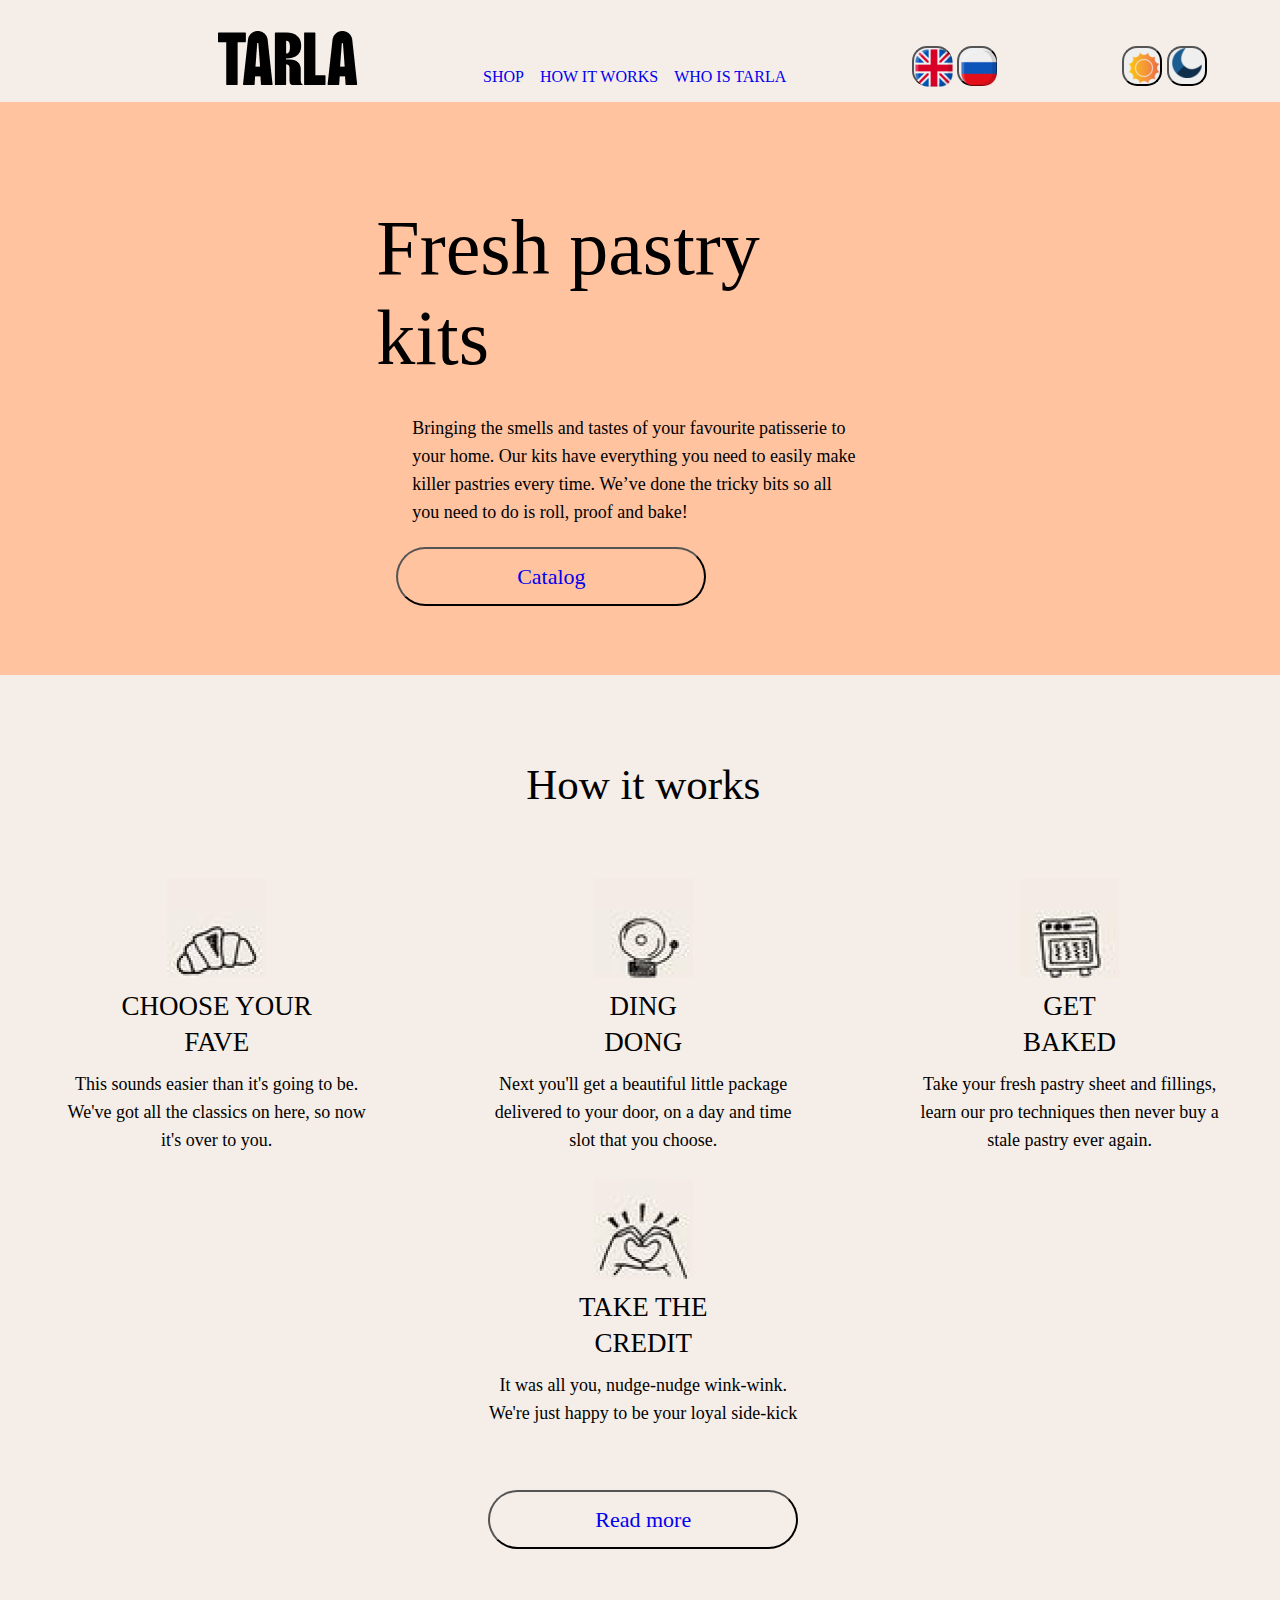
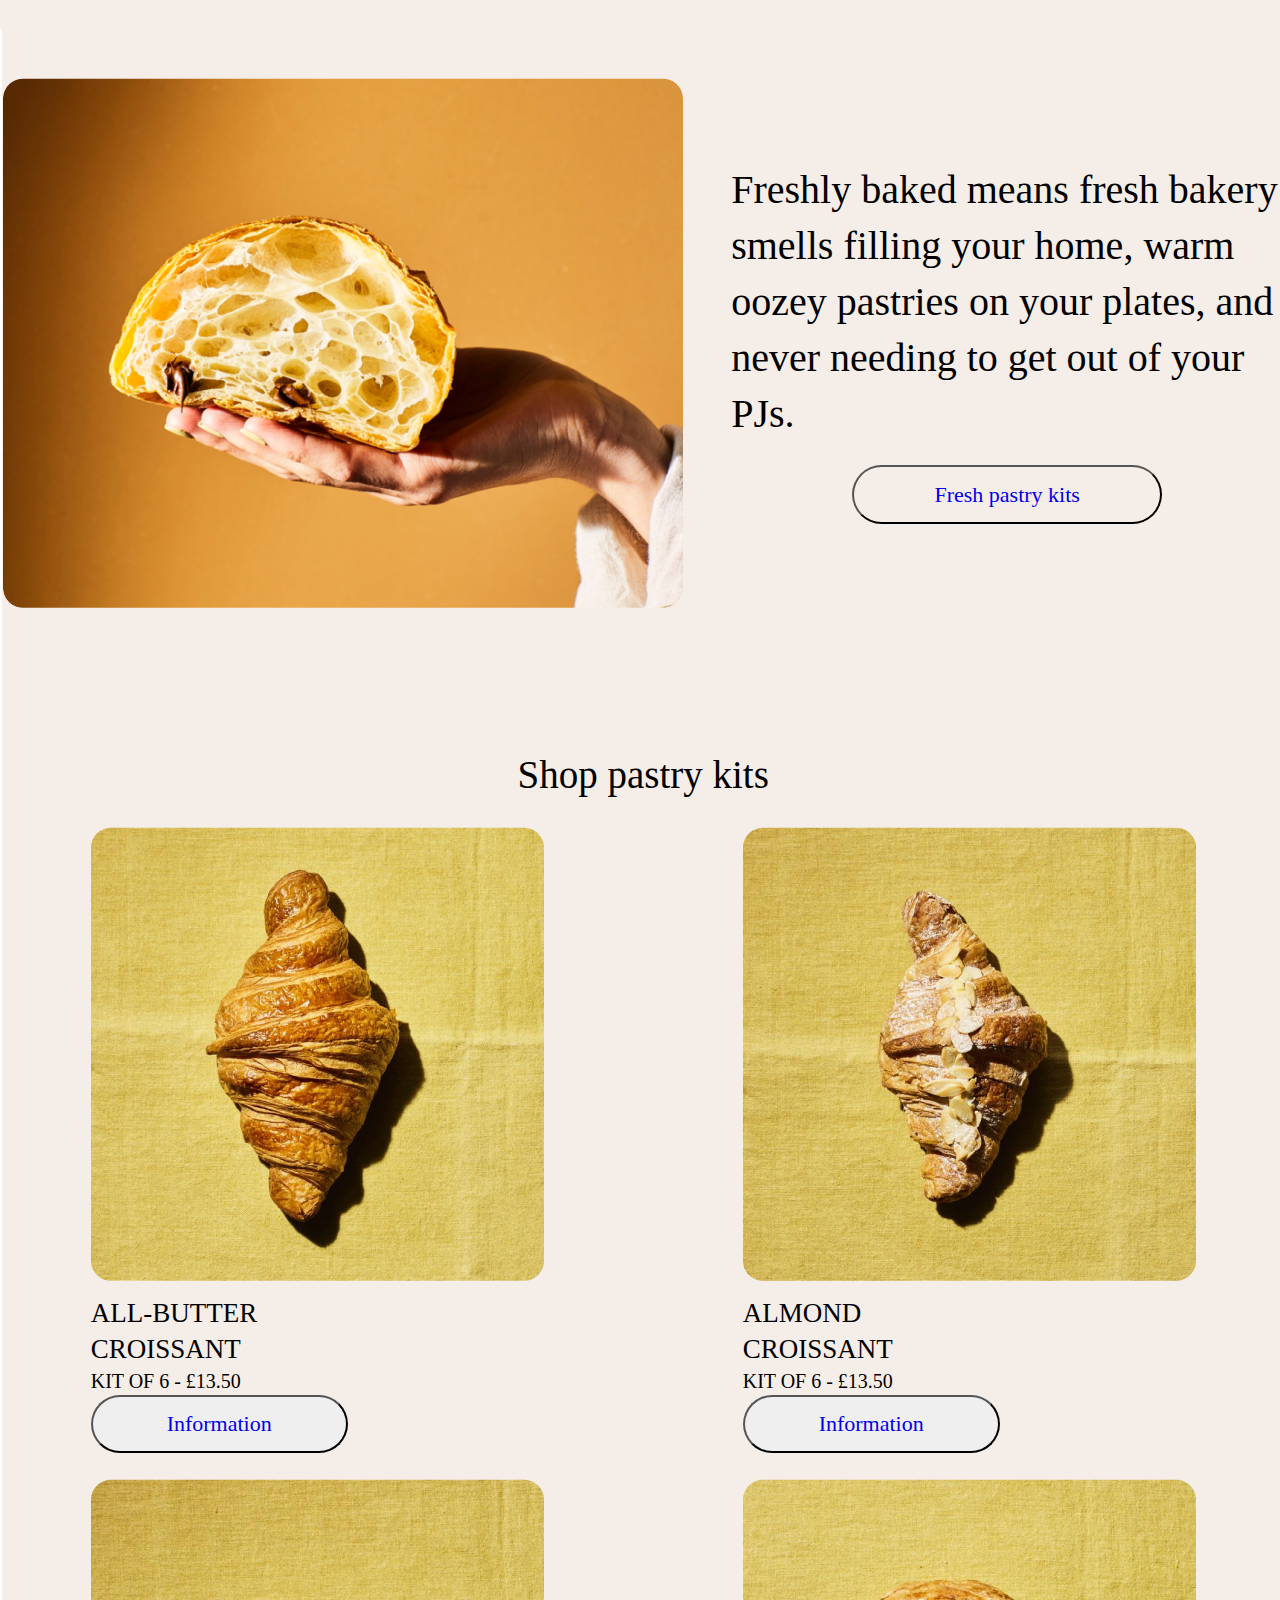
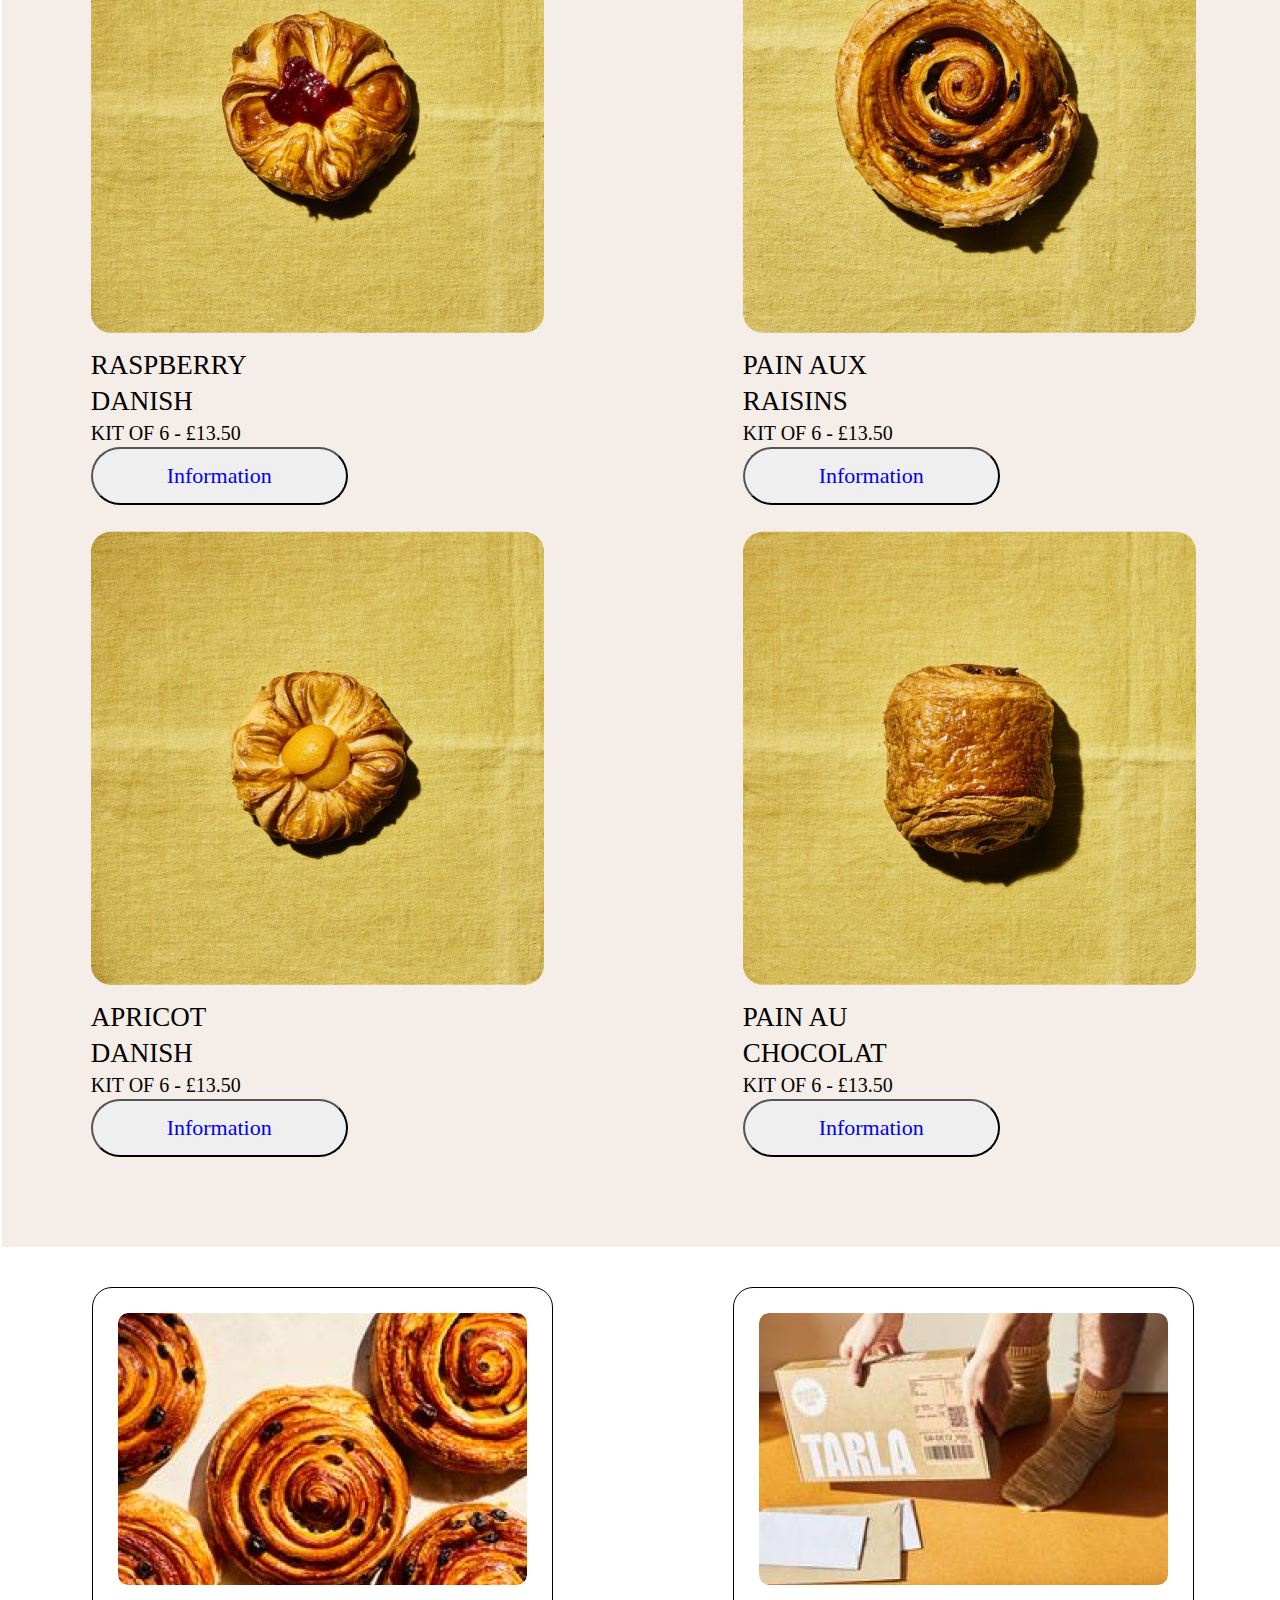
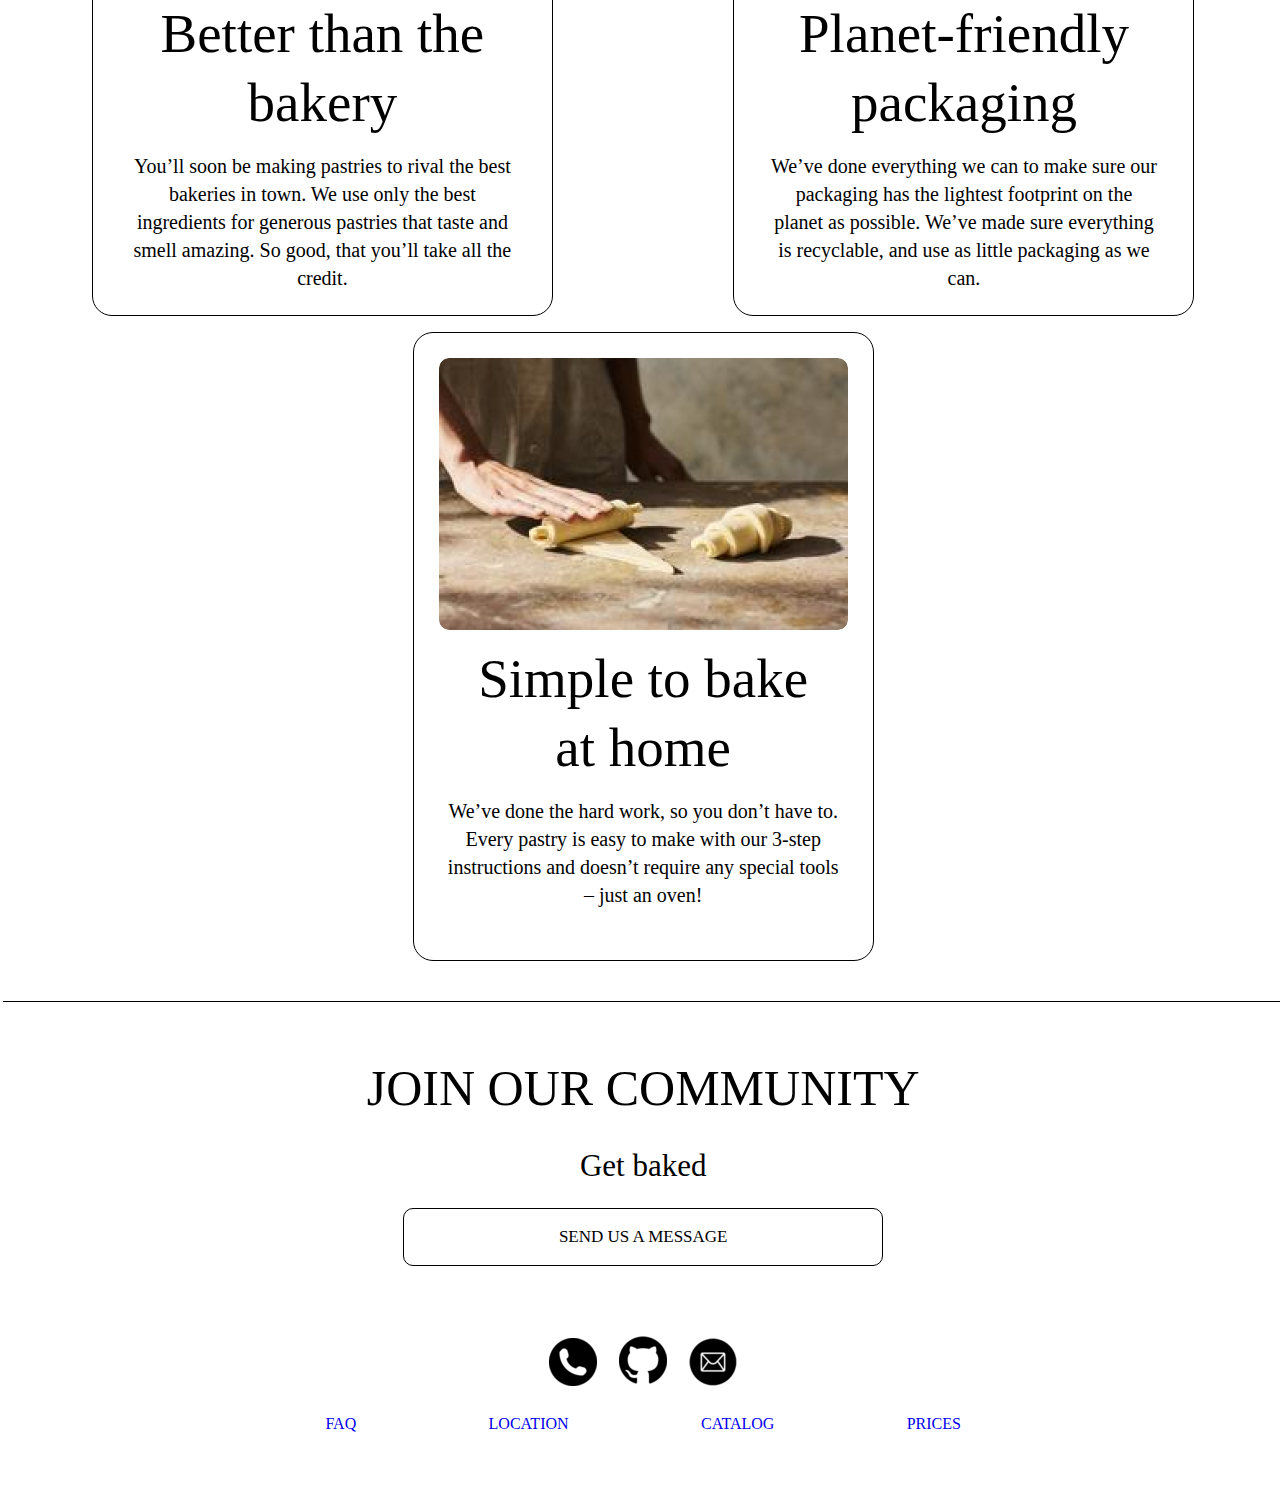
==== Tarla/index.html @ 2dc9fb92 "fix: fixed link for buttom and style for them" ====
<!DOCTYPE html>
<html lang="en">
  <head>
    <meta charset="UTF-8" />
    <meta name="viewport" content="width=device-width, initial-scale=1.0" />
    <title>Tarla</title>
    <link
      rel="stylesheet"
      href="https://cdn.jsdelivr.net/npm/swiper@8/swiper-bundle.min.css"
    />
    <script src="https://cdn.jsdelivr.net/npm/swiper@8/swiper-bundle.min.js"></script>
    <link rel="stylesheet" href="style.css" />
    <link rel="stylesheet" href="mediaStyle.css" />
    <link rel="stylesheet" href="swaper.css" />
    <link rel="stylesheet" href="..\changeColor.css" />
  </head>
  <header class="header theme-element">
    <div class="hamburger-menu theme-element">
      <input id="menu__toggle" type="checkbox" />
      <label class="menu__btn" for="menu__toggle">
        <span></span>
      </label>
      <ul class="menu__box theme-element">
        <li>
          <a data-i18="headerShop" class="menu__item theme-element" href="#shop">Shop</a>
        </li>
        <li>
          <a data-i18="headerHowItWork" class="menu__item theme-element" href="#howItWorks"
            >How it works?</a
          >
        </li>
        <li>
          <a data-i18="headerWhoIsTarla" class="menu__item theme-element" href="#whoIsTarla"
            >Who is Tarla?</a
          >
        </li>
      </ul>
    </div>
    <img class="logo" src="..\Images\Frame.png" alt="logo" />
    <ul class="navigation">
      <li class="li">
        <a data-i18="headerShop" class="link theme-element" href="#shop"> Shop</a>
      </li>
      <li class="li">
        <a data-i18="headerHowItWork" class="link theme-element" href="#howItWorks"
          >How it works?</a
        >
      </li>
      <li class="li">
        <a data-i18="headerWhoIsTarla" class="link theme-element" href="#whoIsTarla"
          >Who is Tarla?</a
        >
      </li>
    </ul>
    <div class="switchers">
      <button data-i18="en" class="switcher changeButton theme-blueButton">
        <img src="..\Images\UK.png" alt="light" />
      </button>
      <button data-i18="ru" class="switcher changeButton theme-blueButton">
        <img src="..\Images\russia.png" alt="light" />
      </button>
    </div>
    <div class="switchers">
      <button class="changeButton theme-blueButton" id="light-theme-btn">
        <img src="..\Images\sun.png" alt="light" />
      </button>
      <button class="changeButton theme-blueButton" id="dark-theme-btn">
        <img src="..\Images\night.png" alt="light" />
      </button>
    </div>
  </header>

  <body class="body theme-element">
    <section class="section1 theme-block">
      <div class="div1">
        <p data-i18="FreshPastryKits" class="H1 theme-block">Fresh pastry kits</p>
        <p data-i18="Smells" class="P1 theme-block">
          Bringing the smells and tastes of your favourite patisserie to your
          home. Our kits have everything you need to easily make killer pastries
          every time. We’ve done the tricky bits so all you need to do is roll,
          proof and bake!
        </p>
        <button  class="button1 theme-button">
          <a class="theme-specialElement" data-i18="Catalog" href="..\Tarla\catalog.html">Catalog</a>
        </button>
      </div>
      <div class="swiper mySwiper img1">
        <div class="swiper-wrapper">
          <div class="swiper-slide">
            <img src="..\ImagesSwapper\swapper1.png" />
          </div>
          <div class="swiper-slide">
            <img src="..\ImagesSwapper\swapper2.png" />
          </div>
          <div class="swiper-slide">
            <img src="..\ImagesSwapper\swapper5.jpg" />
          </div>
          <div class="swiper-slide">
            <img src="..\ImagesSwapper\swapper3.jpg" />
          </div>
          <div class="swiper-slide">
            <img src="..\ImagesSwapper\swapper4.jpg" />
          </div>
        </div>
        <div class="swiper-pagination"></div>

        <div class="swiper-button-prev"></div>
        <div class="swiper-button-next"></div>
      </div>
    </section>
    <section id="howItWorks" class="section2 theme-element">
      <p data-i18="headerHowItWork" class="p2">How it works</p>
      <div class="div2">
        <div class="img2">
          <img src="..\Images\1.png" alt="" />
          <p data-i18="ChoseYourFav" class="H2_2">Choose your fave</p>
          <p data-i18="ChoseYourFaveDef" class="p2_2">
            This sounds easier than it's going to be. We've got all the classics
            on here, so now it's over to you.
          </p>
        </div>
        <div class="img2">
          <img src="..\Images\2.png" alt="" />
          <p data-i18="DingDong" class="H2">Ding dong</p>
          <p data-i18="DingDongDif" class="p2_2">
            Next you'll get a beautiful little package delivered to your door,
            on a day and time slot that you choose.
          </p>
        </div>
        <div class="img2">
          <img src="..\Images\3.png" alt="" />
          <p data-i18="GetBaked" class="H2">Get baked</p>
          <p data-i18="GetBakedDif" class="p2_2">
            Take your fresh pastry sheet and fillings, learn our pro techniques
            then never buy a stale pastry ever again.
          </p>
        </div>
        <div class="img2">
          <img src="..\Images\4.png" alt="" />
          <p data-i18="takeTheCredit" class="H2_2">Take the credit</p>
          <p data-i18="takeTheCreditDif" class="p2_2">
            It was all you, nudge-nudge wink-wink. We're just happy to be your
            loyal side-kick.
          </p>
        </div>
      </div>
      <button  class="button2 theme-button">
        <a class="theme-element" data-i18="ReadMore" href="..\Tarla\catalog.html">Read more</a>
      </button>
    </section>
    <section class="section3 theme-element">
      <img class="img3" src="..\Images\img3.png" alt="" />
      <div class="div3">
        <p data-i18="FreshlyBaked" class="p3">
          Freshly baked means fresh bakery smells filling your home, warm oozey
          pastries on your plates, and never needing to get out of your PJs.
        </p>
        <img class="img3UnVisible" src="..\Images\img3.png" alt="" />
        <button  class="button2 theme-blueButton">
          <a data-i18="FreshPastryKits" href="..\Tarla\catalog.html">Shop pastry kits</a>
        </button>
      </div>
    </section>
    <section id="shop" class="section4 theme-element">
      <p data-i18="FreshPastry" class="H4">Shop pastry kits</p>
      <div class="div4">
        <div>
          <img class="img4" src="..\Images\3-1.png" alt="" />
          <p data-i18="AllButter" class="p4_2">All-Butter Croissant</p>
          <p data-i18="KitOf6" class="p4_3">Kit of 6 - £13.50</p>
          <button  class="button4 theme-blueButton">
            <a data-i18="Information" href="..\Tarla\catalog.html">Information</a>
          </button>
        </div>
        <div>
          <img class="img4" src="..\Images\3-2.png" alt="" />
          <p data-i18="Almond" class="p4_2">Almond Croissant</p>
          <p data-i18="KitOf6" class="p4_3">Kit of 6 - £13.50</p>
          <button  class="button4 theme-blueButton">
            <a data-i18="Information" href="..\Tarla\catalog.html">Information</a>
          </button>
        </div>
        <div>
          <img class="img4" src="..\Images\3-3.png" alt="" />
          <p data-i18="Raspberry" class="p4_2">Raspberry Danish</p>
          <p data-i18="KitOf6" class="p4_3">Kit of 6 - £13.50</p>
          <button  class="button4 theme-blueButton">
            <a data-i18="Information"href="..\Tarla\catalog.html">Information</a>
          </button>
        </div>
        <div class="visible">
          <img class="img4" src="..\Images\3-4.png" alt="" />
          <p data-i18="PainAuxPaisins" class="p4_2">Pain Aux Raisins</p>
          <p data-i18="KitOf6" class="p4_3">Kit of 6 - £13.50</p>
          <button  class="button4 theme-blueButton">
            <a data-i18="Information"href="..\Tarla\catalog.html">Information</a>
          </button>
        </div>
        <div class="visible">
          <img class="img4" src="..\Images\3-5.png" alt="" />
          <p data-i18="Apricot" class="p4_2">Apricot Danish</p>
          <p data-i18="KitOf6" class="p4_3">Kit of 6 - £13.50</p>
          <button  class="button4 theme-blueButton">
            <a data-i18="Information"href="..\Tarla\catalog.html">Information</a>
          </button>
        </div>
        <div class="visible">
          <img class="img4" src="..\Images\3-6.png" alt="" />
          <p data-i18="PainAuChocolate" class="p4_2">Pain Au Chocolat</p>
          <p data-i18="KitOf6" class="p4_3">Kit of 6 - £13.50</p>
          <button  class="button4 theme-blueButton">
            <a data-i18="Information" href="..\Tarla\catalog.html">Information</a>
          </button>
        </div>
      </div>
    </section>
    <section class="section5 theme-element">
      <img src="..\Images\section5.png" alt="" />
    </section>
    <section id="whoIsTarla" class="section6 theme-element">
      <div class="div6">
        <img class="img6" src="..\Images\6-1.png" alt="" />
        <p data-i18="BetterThanbakery" class="p6_1">Better than the bakery</p>
        <p data-i18="BetterThanbakeryDif" class="p6_2">
          You’ll soon be making pastries to rival the best bakeries in town. We
          use only the best ingredients for generous pastries that taste and
          smell amazing. So good, that you’ll take all the credit.
        </p>
      </div>
      <div class="div6">
        <img class="img6" src="..\Images\6-2.png" alt="" />
        <p data-i18="PlanetFriendly" class="p6_1">Planet-friendly packaging</p>
        <p data-i18="PlanetFriendlyDif" class="p6_2">
          We’ve done everything we can to make sure our packaging has the
          lightest footprint on the planet as possible. We’ve made sure
          everything is recyclable, and use as little packaging as we can.
        </p>
      </div>
      <div class="div6">
        <img class="img6" src="..\Images\6-3.png" alt="" />
        <p data-i18="SimpleBake" class="p6_1">Simple to bake at home</p>
        <p data-i18="SimpleBakeDif" class="p6_3">
          We’ve done the hard work, so you don’t have to. Every pastry is easy
          to make with our 3-step instructions and doesn’t require any special
          tools – just an oven!
        </p>
      </div>
    </section>

    <div class="line"></div>
    <section class="section8 theme-element">
      <p data-i18="JoinOurCommunity" class="H8">Join our community</p>
      <p data-i18="GetBaked" class="p8">and let's get baked</p>
      <button data-i18="SendUsMessage" class="button8 theme-button">
        <a href="">Send us a message</a>
      </button>
    </section>
    <script src="changeColor.js"></script>
  </body>
  <footer class="footer theme-element">
    <div class="icon">
      <img src="..\Images\phone.png" alt="Telephone" />
      <a href="https://github.com/MaltSun/TarlaProgect"
        ><img src="..\Images\github.png" alt="Github"
      /></a>
      <img src="..\Images\e-mail.png" alt="E-mail" />
    </div>
    <div class="divfooter">
      <a data-i18="FAQ" class="link theme-element" href="..\Tarla\aboutUs.html">FAQ</a>
      <a data-i18="Location" class="link theme-element" href="..\Tarla\aboutUs.html"
        >Location</a
      >
      <a data-i18="Catalog" class="link theme-element" href="..\Tarla\catalog.html"
        >Catalog</a
      >
      <a data-i18="Price" class="link theme-element" href="..\Tarla\catalog.html">Prices</a>
    </div>
    <script src="..\Tarla\swaper.js"></script>
    <script src="..\changeLanguage.js"></script>
    <script src="..\changeColor.js"></script>
  </footer>
</html>
---- Tarla/style.css ----
* {
  margin: 0 auto;
  padding: 0;
}
.link {
  text-decoration: none;
  list-style: none;
  cursor: none;
  font-family: "DM Sans";
  font-size: 16px;
  font-style: normal;
  font-weight: 400;
  line-height: 12.802px; /* 80.01% */
  text-transform: uppercase;
}
.li {
  list-style-type: none;
}
.body {
  max-width: 1440px;
  display: flex;
  align-items: flex-start;
  flex-direction: column;
  flex-wrap: wrap;
  justify-content: center;
}
button a{
  text-decoration: none;
  text-align: none;
  text-overflow: none;
}
.header {
  width: 96.7%;
  height: 70px;
  background: #f5ede7;
  display: flex;
  align-items: flex-end;
  padding: 16px 24px;
  flex-direction: row;
  justify-content: flex-start;
  gap: 16px;
  position: relative;
}

.navigation {
  width: auto;
  height: 14px;
  display: flex;
  align-items: flex-end;
  flex-direction: row;
  justify-content: flex-start;
  gap: 16px;
  visibility: visible;
}


.hamburger-menu {
  visibility: hidden;
}

/* скрываем чекбокс */
#menu__toggle {
  opacity: 0;
}
/* стилизуем кнопку */
.menu__btn {
  display: flex; /* используем flex для центрирования содержимого */
  align-items: center; /* центрируем содержимое кнопки */
  position: fixed;
  top: 20px;
  left: 20px;
  width: 26px;
  height: 26px;
  cursor: pointer;
  z-index: 1;
}
/* добавляем "гамбургер" */
.menu__btn > span,
.menu__btn > span::before,
.menu__btn > span::after {
  display: block;
  position: absolute;
  width: 100%;
  height: 2px;
  background-color: #000000;
}
.menu__btn > span::before {
  content: "";
  top: -8px;
}
.menu__btn > span::after {
  content: "";
  top: 8px;
}
/* контейнер меню */
.menu__box {
  display: block;
  position: fixed;
  visibility: hidden;
  top: 0;
  right: -100%;
  /*left: -100%;*/
  width: 250px;
  height: 12%;
  margin: 0;
  padding: 80px 0;
  list-style: none;
  text-align: center;
  background-color: #fcf2e9;
  box-shadow: 1px 0px 6px rgba(0, 0, 0, 0.2);
}
/* элементы меню */
.menu__item {
  display: block;
  padding: 12px 24px;
  color: #333;
  font-family: "Roboto", sans-serif;
  font-size: 20px;
  font-weight: 600;
  text-decoration: none;
}
.menu__item:hover {
  background-color: #cfd8dc;
}

#menu__toggle:checked ~ .menu__btn > span {
  transform: rotate(45deg);
}
#menu__toggle:checked ~ .menu__btn > span::before {
  top: 0;
  transform: rotate(0);
}
#menu__toggle:checked ~ .menu__btn > span::after {
  top: 0;
  transform: rotate(90deg);
}
#menu__toggle:checked ~ .menu__box {
  visibility: visible;
  left: 0;
}
.section1 {
  width: 96.4%;
  height: auto;
  background: #ffc3a0;
  display: flex;
  align-items: center;
  padding: 24px 26px;
  flex-direction: row;
  justify-content: center;
  gap: 48px;
}

.div1 {
  max-width: 568px;
  height: auto;
  display: flex;
  align-items: flex-start;
  padding: 77px 18px 45px 0px;
  flex-direction: column;
  justify-content: flex-end;
  gap: 21px;
}

.P1 {
  max-width: 444px;
  height: auto;
  margin-top: 10px;
  font-family: "Roboto";
  font-size: 18px;
  font-style: normal;
  font-weight: 400;
  line-height: 28.008px; /* 155.6% */
}


.H1 {
  width: 85%;
  font-family: Roboto;
  font-size: 78px;
  font-style: normal;
  margin-left: 0px;
  font-weight: 400;
  line-height: 90px; /* 115.385% */
}

.button1 {
  width: 310px;
  height: 59px;
  text-align: center;
  font-family: Roboto;
  font-size: 22px;
  font-style: normal;
  font-weight: 400;
  line-height: 34.002px; /* 154.553% */
  border-radius: 35px;
  background: none;
  margin-left: 20px;
}
.section2 {
  width: 98%;
  height: auto;
  background: #f5ede7;
  padding: 80px 16px;
  gap: 63px;
  display: flex;
  align-items: center;
  flex-direction: column;
  justify-content: center;
}
.p2 {
  width: 250px;
  text-align: center;
  font-family: Roboto;
  font-size: 43px;
  font-style: normal;
  font-weight: 400;
  line-height: 60.01px; /* 139.559% */
}
.div2 {
  width: 100%;
  height: auto;
  display: flex;
  align-items: flex-start;
  flex-direction: row;
  justify-content: center;
  flex-wrap: wrap;
  gap: 25px;
}
.img2 {
  max-width: 334px;
  height: auto;
  gap: 10px;
  display: flex;
  align-items: center;
  flex-direction: column;
  flex-wrap: wrap;
}
.H2 {
  width: 117px;
  text-align: center;
  font-family: Roboto;
  font-size: 27px;
  font-style: normal;
  font-weight: 400;
  line-height: 35.996px; /* 133.32% */
  text-transform: uppercase;
}
.H2_2 {
  width: 200px;
  text-align: center;
  font-family: Roboto;
  font-size: 27px;
  font-style: normal;
  font-weight: 400;
  line-height: 35.996px; /* 133.32% */
  text-transform: uppercase;
}
.p2_2 {
  width: 320px;
  text-align: center;
  font-family: "DM Sans";
  font-size: 18px;
  font-style: normal;
  font-weight: 400;
  line-height: 28.008px; /* 155.6% */
}
.button2 {
  width: 310px;
  height: 59px;
  text-align: center;
  font-family: Roboto;
  font-size: 22px;
  font-style: normal;
  font-weight: 400;
  line-height: 34.002px; /* 154.553% */
  border-radius: 35px;
 
  background: none;
}
.section3 {
  width: 100%;
  height: auto;
  background: #f5ede7;
  padding: 49px 1px;
  gap: 48px;
  display: flex;
  align-items: center;
  flex-direction: row;
  justify-content: center;
}
.img3 {
  display: vlex;
  width: 680px;
  height: auto;
  flex-shrink: 0;
  border-radius: 20px;
}
.img3UnVisible {
  display: none;
  width: 680px;
  height: auto;
  flex-shrink: 0;
  border-radius: 20px;
}
.div3 {
  display: flex;
  align-items: flex-start;
  flex-direction: column;
  justify-content: center;
  max-width: 649px;
  height: auto;
  gap: 23px;
}
.p3 {
  font-family: Roboto;
  font-size: 40px;
  font-style: normal;
  font-weight: 400;
  line-height: 56.023px; /* 140.057% */
}
.section4 {
  width: 100%;
  height: auto;
  background: #f5ede7;
  padding: 90px 1px;
  gap: 24px;
  display: flex;
  align-items: center;
  flex-direction: column;
  justify-content: center;
}
.div4 {
  width: 100%;
  height: auto;
  padding: 0px;
  gap: 26px 24px;
  display: flex;
  align-items: center;
  flex-direction: row;
  justify-content: center;
  flex-wrap: wrap;
}
.p4_2 {
  width: 200px;
  margin-top: 10px;
  font-family: Roboto;
  font-size: 27px;
  font-style: normal;
  font-weight: 400;
  line-height: 35.996px; /* 133.32% */
  text-transform: uppercase;
  margin-left: 0px;
}
.p4_3 {
  font-family: "DM Sans";
  font-size: 20px;
  font-style: normal;
  font-weight: 400;
  line-height: 27.997px; /* 139.986% */
  text-transform: uppercase;
}
.button4 {
  width: 257px;
  height: 58px;
  flex-shrink: 0;
  border-radius: 35px;
  text-align: center;
  font-family: Roboto;
  font-size: 22px;
  font-style: normal;
  font-weight: 400;
  line-height: 34.002px; /* 154.553% */
}
.button4unvisible {
  display: none;
  width: 310px;
  height: 59px;
  text-align: center;
  font-family: Roboto;
  font-size: 22px;
  font-style: normal;
  font-weight: 400;
  line-height: 34.002px; /* 154.553% */
  border-radius: 35px;
  border: 1px solid #000;
  background: none;
  margin-top: 40px;
}
.H4 {
  text-align: center;
  font-family: Roboto;
  font-size: 39px;
  font-style: normal;
  font-weight: 400;
  line-height: 56.023px; /* 143.649% */
}
.section5 {
  width: 1440px;
  height: auto;
  padding-top: 47px;
}
.section6 {
  width: 99%;
  height: auto;
  padding: 40px 7px;
  display: flex;
  flex-wrap: wrap;
  align-items: center;
  justify-content: center;
  flex-direction: row;
  gap: 16px;
}
.div6 {
  width: auto;
  height: 577px;
  padding: 25px;
  border-radius: 20px;
  border: 1px solid #000;
  display: flex;
  align-items: center;
  justify-content: flex-start;
  gap: 15px;
  flex-direction: column;
}
.img6 {
  width: 409px;
  height: 272px;
  border-radius: 10px;
}
.p6_1 {
  width: 360px;
  text-align: center;
  font-family: Roboto;
  font-size: 55px;
  font-style: normal;
  font-weight: 400;
  line-height: 68.553px; /* 124.641% */
}
.p6_2 {
  max-width: 390px;
  text-align: center;
  font-family: "DM Sans";
  font-size: 20px;
  font-style: normal;
  font-weight: 400;
  line-height: 28px;
}
.p6_3 {
  max-width: 400px;
  text-align: center;
  font-family: "DM Sans";
  font-size: 20px;
  font-style: normal;
  font-weight: 400;
  line-height: 28px;
}
.section7 {
  height: 500px;
  padding-top: 13px;
  width: 100%;
  display: flex;
  justify-content: center;
  align-items: center;
  flex-wrap: nowrap;
  flex-direction: column;
  gap: 32px;
}
.div7 {
  height: 336px;
  width: auto;
  display: flex;
  justify-content: center;
  align-items: center;
  flex-wrap: nowrap;
  flex-direction: row;
  gap: 24px;
}
.button7_1,
.button7_2 {
  width: 95px;
  height: 58px;
  text-align: center;
  font-family: Roboto;
  font-size: 22px;
  font-style: normal;
  font-weight: 400;
  line-height: 34.002px;
  border-radius: 35px;
  background: none;
}
.B {
  width: auto;
  display: flex;
  justify-content: center;
  align-items: center;
  flex-wrap: nowrap;
  flex-direction: row;
  gap: 70px;
}
.line {
  width:100%;
  height: 1px;
  flex-shrink: 0;
  background: #000;
}
.section8 {
  width: 100%;
  padding-top: 50px;
  height: auto;
  gap: 20px;
  display: flex;
  justify-content: center;
  align-items: center;
  flex-wrap: wrap;
  flex-direction: column;
}

.H8 {
  text-align: center;
  font-family: Roboto;
  font-size: 50px;
  font-style: normal;
  font-weight: 400;
  line-height: 72px; /* 144% */
  text-transform: uppercase;
}
.p8 {
  text-align: center;
  font-family: Roboto;
  font-size: 31px;
  font-style: normal;
  font-weight: 400;
  line-height: 43.992px; /* 141.91% */
}
.button8 {
  width: 480px;
  height: 58px;
  display: flex;
  align-items: center;
  justify-content: center;
  flex-shrink: 0;
  border-radius: 10px;
  border: 1px solid #000;
  background: rgba(255, 255, 255, 0.25);
  text-align: center;
  font-family: Roboto;
  font-size: 17px;
  font-style: normal;
  font-weight: 400;
  line-height: 72px; /* 423.529% */
  text-transform: uppercase;
}
.footer{
  width: 100%;
  height: auto;
  padding:70px 0px 60px 0px;
  display: flex;
  flex-direction: column;
  justify-content: center;
  gap: 30px;
    }
    .icon{
      display: flex;
      flex-direction: row;
      flex-wrap: wrap;
      width: 200px;
      justify-content: center;
      align-items:center;
     gap: 10px;
    }
    .divfooter {
      width: 60%;
      height: auto;
      display: flex;
      justify-content: space-around;
      align-items: center;
      flex-direction: row;
      flex-wrap: wrap;
    
    }
---- Tarla/mediaStyle.css ----
@media screen and (max-width: 900px) {
  .hamburger-menu {
    visibility: visible;
  }
  .navigation {
    display: none;
  }
}
@media screen and (max-width: 960px) {
  .section3 {
    justify-content: center;
    align-items: center;
  }
}
@media screen and (max-width: 1412px) {
  .img1 {
    display: none;
  }
}
@media screen and (max-width: 1435px) {
  .section5 {
    display: none;
  }
}
@media screen and (max-width: 930px) {
  .button4unvisible {
    display: block;
  }
  .section4 {
    width: 98%;
    flex-direction: column;
  }
  .visible {
    display: none;
  }

}
@media screen and (max-width: 1107px) {
  .section3 {
    flex-direction: column;
  }
  .img3 {
    display: none;
  }
  .img3UnVisible {
    display: block;
  }
}
@media screen and (max-width: 740px) {
  .img3 {
    display: none;
  }
  .div3 {
    width: 80%;
  }
  .img3UnVisible {
    display: none;
  }
  .H2_2 {
    width: 80%;
  }
  .p2_2 {
    width: 80%;
  }
  .button2 {
    width: 70%;
  }
  .section2 {
    width: 93%;
  }
  .p6_1 {
    width: 80%;
  }
}
@media screen and (max-width: 600px) {
  .navigation {
    display: none;
  }
  .section1 {
    width: 85%;
  }
  .button1 {
    width: 70%;
  }
  .header {
    width: 85%;
  }
  .button8 {
    width: 80%;
  }
}
@media screen and (max-width: 500px) {
  .logo {
    display: none;
  }
  .img4 {
    display: none;
  }
  .div6 {
    height: auto;
    padding: 5px;
  }
  .section6 {
    width: 95%;
  }
  .img6 {
    display: none;
  }
}
---- Tarla/swaper.css ----
.img1 {
  width: 898px;
  height: 564px;
  flex-shrink: 0;
  border-radius: 20px;
 /*position: relative;*/
}
.swiper-slide {
  text-align: center;
  font-size: 18px;
  background-color: rgb(203, 187, 144);
  display: flex;
  justify-content: center;
  align-items: center;
}
.swiper-slide img {
  width: 100%;
  object-fit: cover;
}
.swiper-button-prev, .swiper-rtl .swiper-button-next{
  left: 40px !important; 
  right: auto;
}
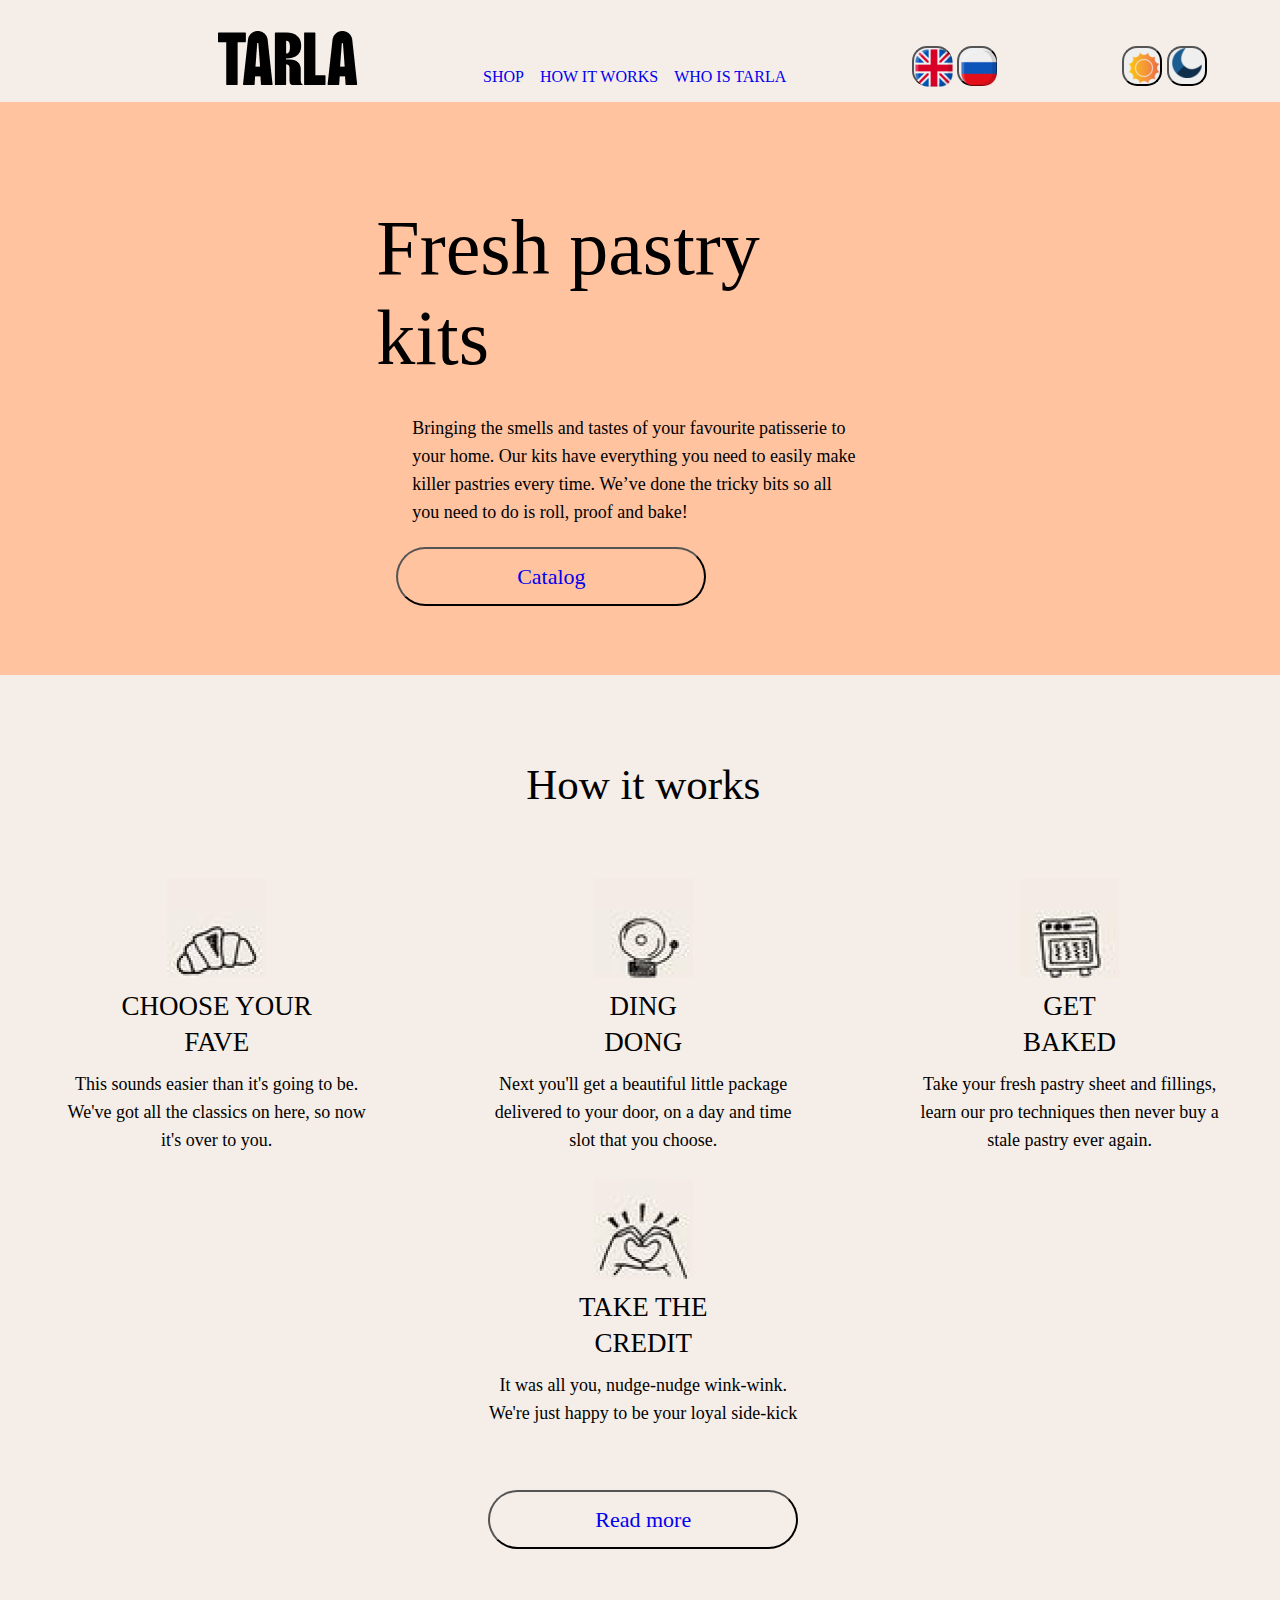
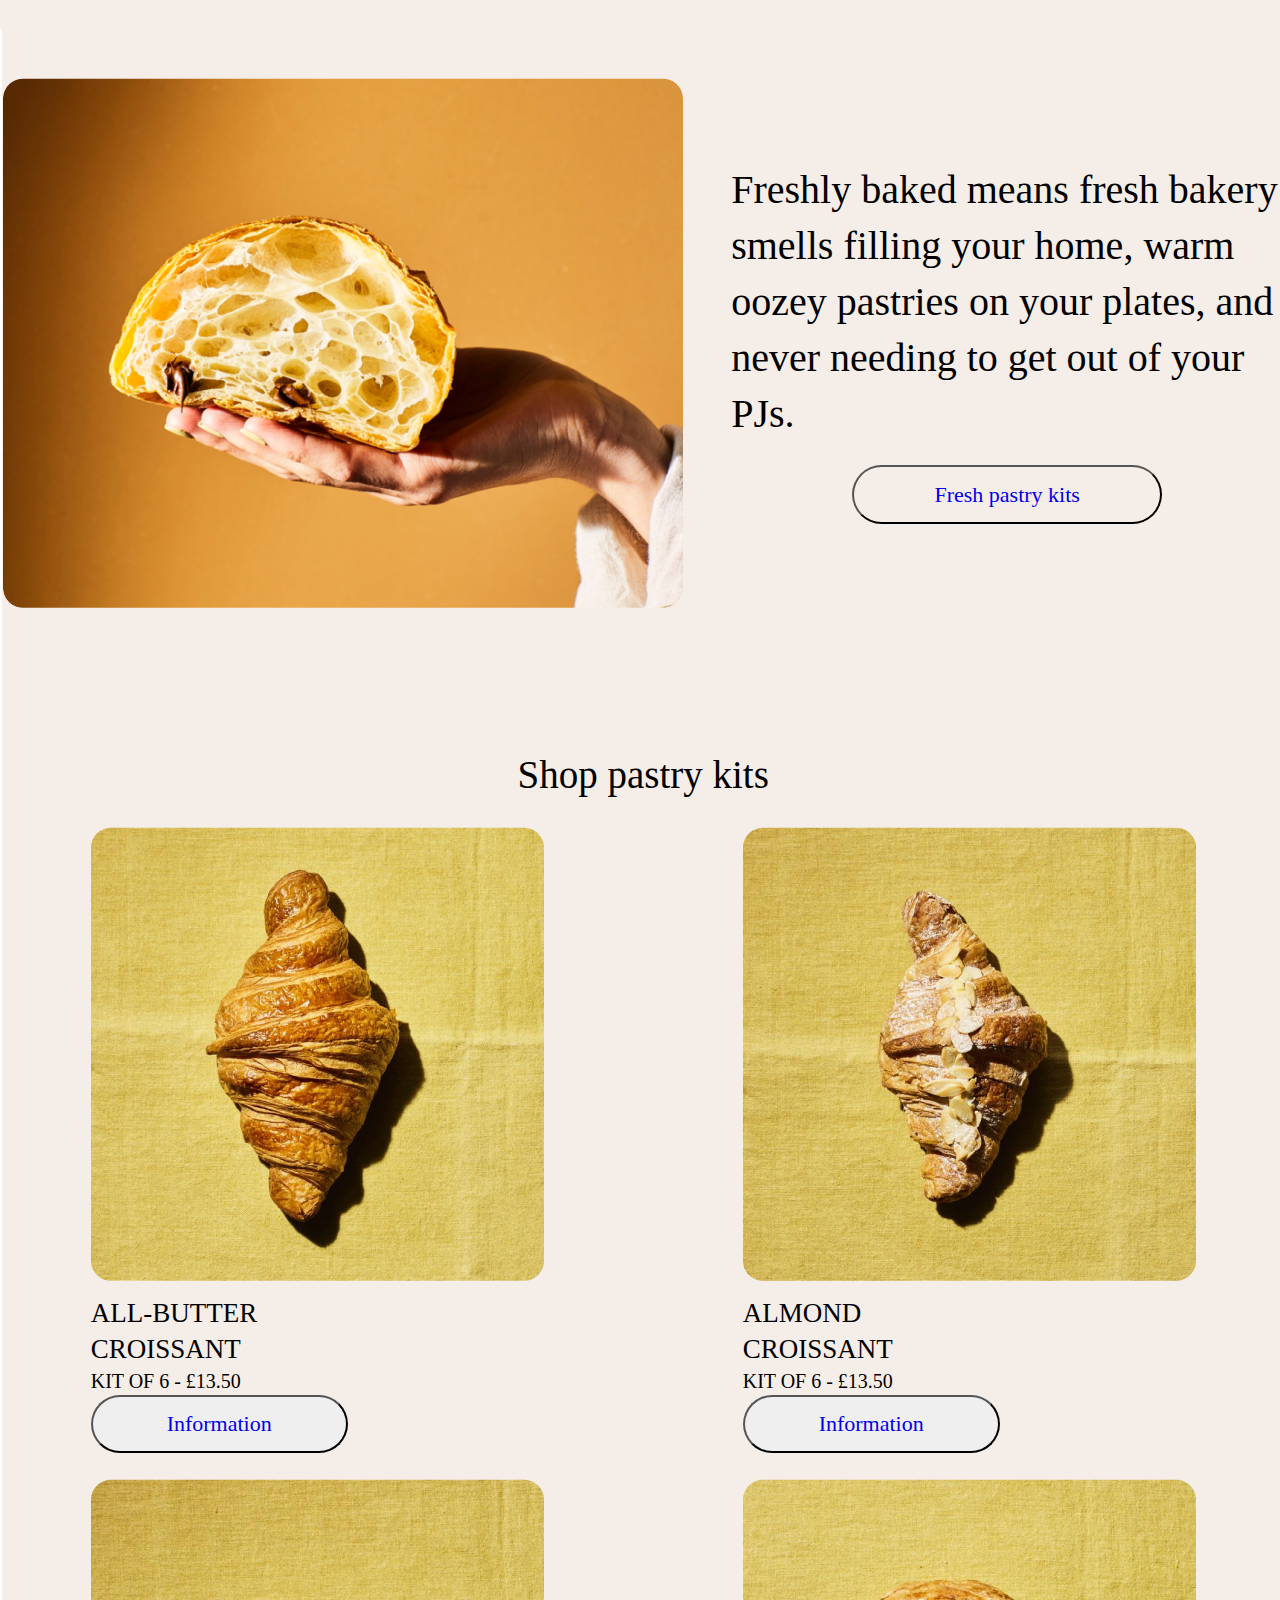
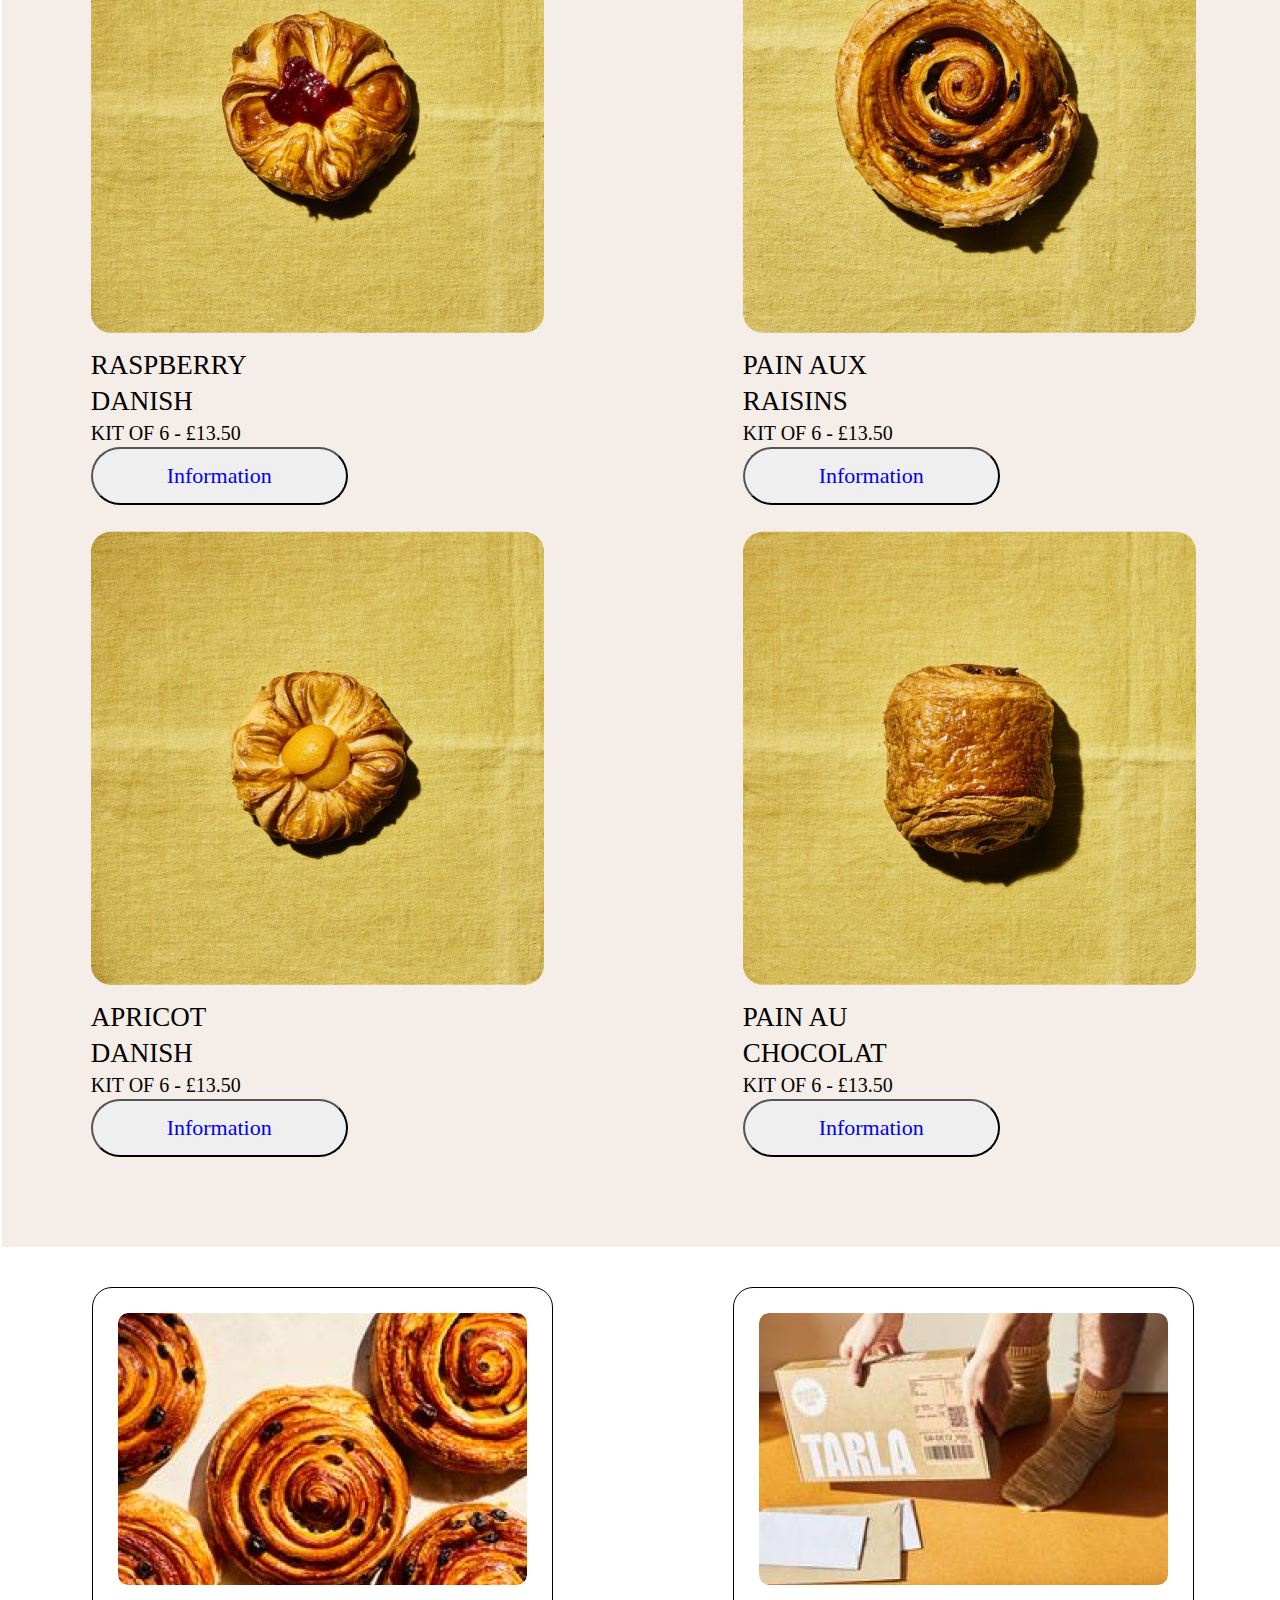
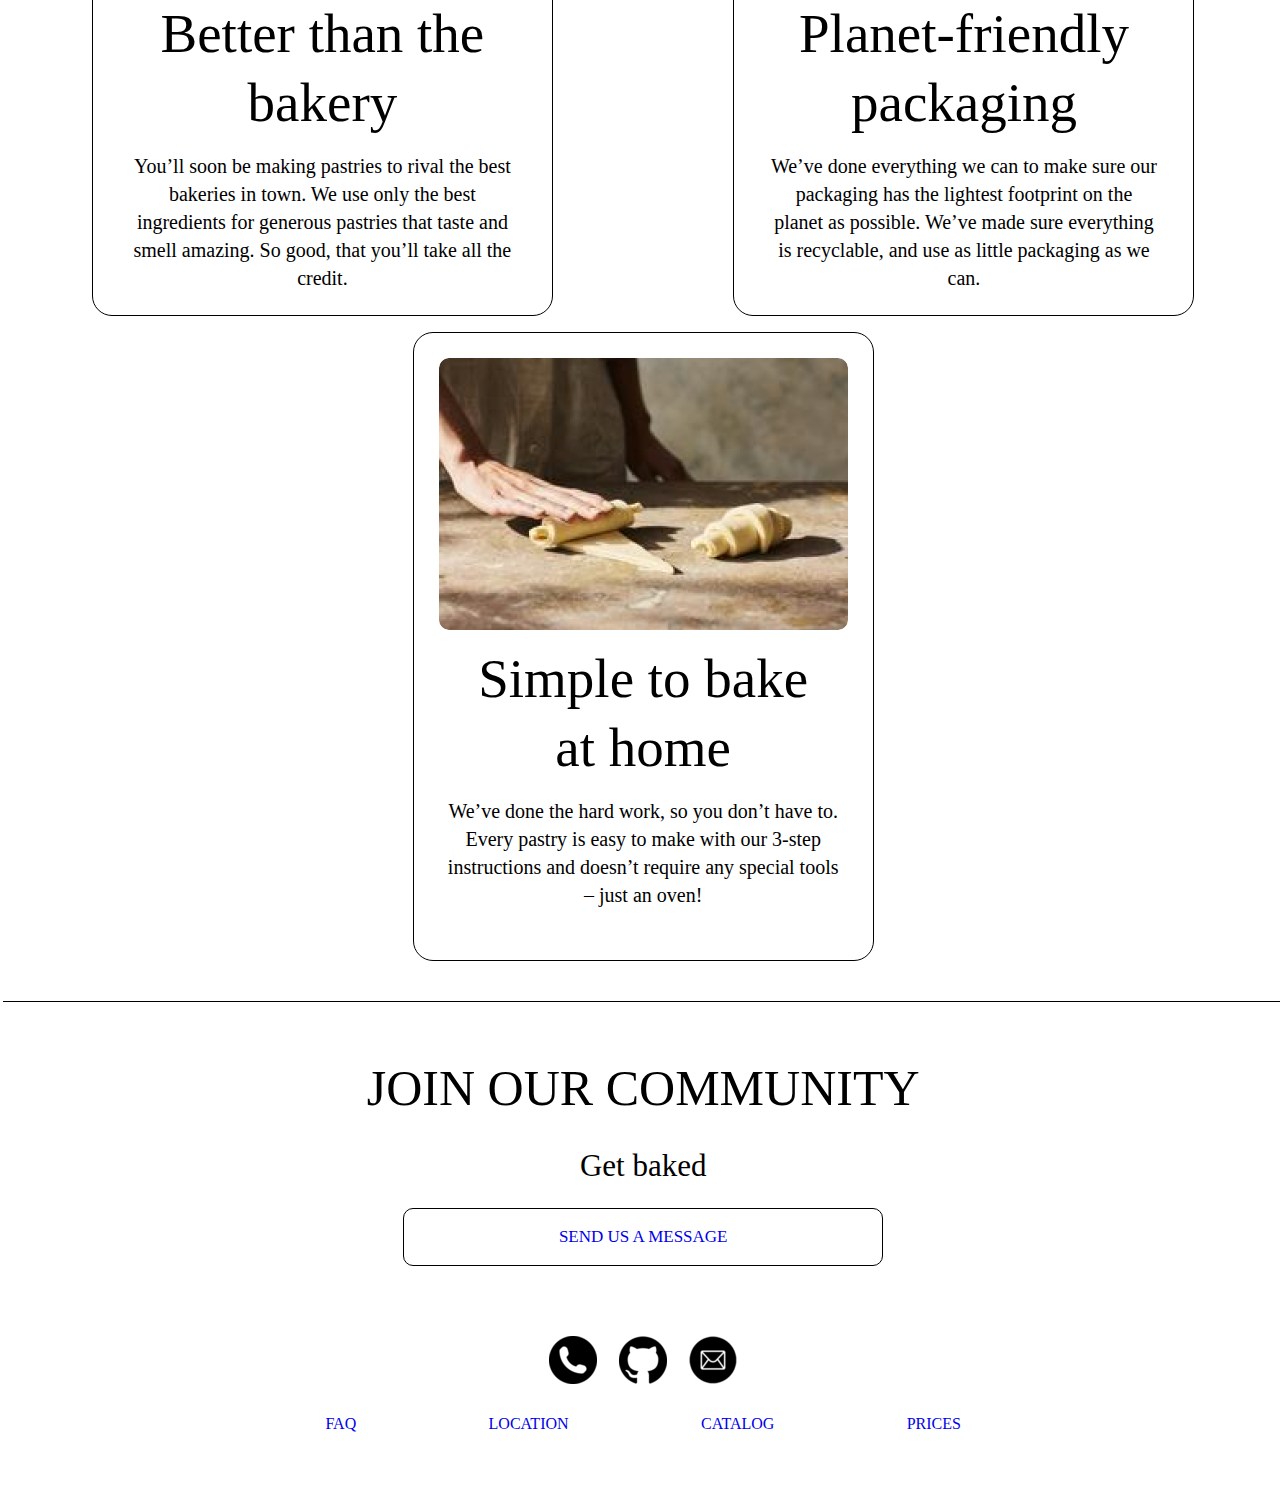
==== commit 17812824: "feat: added link for github, e-mail and phone" ====
--- a/Tarla/index.html
+++ b/Tarla/index.html
@@ -22,15 +22,23 @@
       </label>
       <ul class="menu__box theme-element">
         <li>
-          <a data-i18="headerShop" class="menu__item theme-element" href="#shop">Shop</a>
+          <a data-i18="headerShop" class="menu__item theme-element" href="#shop"
+            >Shop</a
+          >
         </li>
         <li>
-          <a data-i18="headerHowItWork" class="menu__item theme-element" href="#howItWorks"
+          <a
+            data-i18="headerHowItWork"
+            class="menu__item theme-element"
+            href="#howItWorks"
             >How it works?</a
           >
         </li>
         <li>
-          <a data-i18="headerWhoIsTarla" class="menu__item theme-element" href="#whoIsTarla"
+          <a
+            data-i18="headerWhoIsTarla"
+            class="menu__item theme-element"
+            href="#whoIsTarla"
             >Who is Tarla?</a
           >
         </li>
@@ -39,15 +47,23 @@
     <img class="logo" src="..\Images\Frame.png" alt="logo" />
     <ul class="navigation">
       <li class="li">
-        <a data-i18="headerShop" class="link theme-element" href="#shop"> Shop</a>
+        <a data-i18="headerShop" class="link theme-element" href="#shop">
+          Shop</a
+        >
       </li>
       <li class="li">
-        <a data-i18="headerHowItWork" class="link theme-element" href="#howItWorks"
+        <a
+          data-i18="headerHowItWork"
+          class="link theme-element"
+          href="#howItWorks"
           >How it works?</a
         >
       </li>
       <li class="li">
-        <a data-i18="headerWhoIsTarla" class="link theme-element" href="#whoIsTarla"
+        <a
+          data-i18="headerWhoIsTarla"
+          class="link theme-element"
+          href="#whoIsTarla"
           >Who is Tarla?</a
         >
       </li>
@@ -73,15 +89,22 @@
   <body class="body theme-element">
     <section class="section1 theme-block">
       <div class="div1">
-        <p data-i18="FreshPastryKits" class="H1 theme-block">Fresh pastry kits</p>
+        <p data-i18="FreshPastryKits" class="H1 theme-block">
+          Fresh pastry kits
+        </p>
         <p data-i18="Smells" class="P1 theme-block">
           Bringing the smells and tastes of your favourite patisserie to your
           home. Our kits have everything you need to easily make killer pastries
           every time. We’ve done the tricky bits so all you need to do is roll,
           proof and bake!
         </p>
-        <button  class="button1 theme-button">
-          <a class="theme-specialElement" data-i18="Catalog" href="..\Tarla\catalog.html">Catalog</a>
+        <button class="button1 theme-button">
+          <a
+            class="theme-specialElement"
+            data-i18="Catalog"
+            href="..\Tarla\catalog.html"
+            >Catalog</a
+          >
         </button>
       </div>
       <div class="swiper mySwiper img1">
@@ -144,8 +167,13 @@
           </p>
         </div>
       </div>
-      <button  class="button2 theme-button">
-        <a class="theme-element" data-i18="ReadMore" href="..\Tarla\catalog.html">Read more</a>
+      <button class="button2 theme-button">
+        <a
+          class="theme-element"
+          data-i18="ReadMore"
+          href="..\Tarla\catalog.html"
+          >Read more</a
+        >
       </button>
     </section>
     <section class="section3 theme-element">
@@ -156,8 +184,10 @@
           pastries on your plates, and never needing to get out of your PJs.
         </p>
         <img class="img3UnVisible" src="..\Images\img3.png" alt="" />
-        <button  class="button2 theme-blueButton">
-          <a data-i18="FreshPastryKits" href="..\Tarla\catalog.html">Shop pastry kits</a>
+        <button class="button2 theme-blueButton">
+          <a data-i18="FreshPastryKits" href="..\Tarla\catalog.html"
+            >Shop pastry kits</a
+          >
         </button>
       </div>
     </section>
@@ -168,48 +198,60 @@
           <img class="img4" src="..\Images\3-1.png" alt="" />
           <p data-i18="AllButter" class="p4_2">All-Butter Croissant</p>
           <p data-i18="KitOf6" class="p4_3">Kit of 6 - £13.50</p>
-          <button  class="button4 theme-blueButton">
-            <a data-i18="Information" href="..\Tarla\catalog.html">Information</a>
+          <button class="button4 theme-blueButton">
+            <a data-i18="Information" href="..\Tarla\catalog.html"
+              >Information</a
+            >
           </button>
         </div>
         <div>
           <img class="img4" src="..\Images\3-2.png" alt="" />
           <p data-i18="Almond" class="p4_2">Almond Croissant</p>
           <p data-i18="KitOf6" class="p4_3">Kit of 6 - £13.50</p>
-          <button  class="button4 theme-blueButton">
-            <a data-i18="Information" href="..\Tarla\catalog.html">Information</a>
+          <button class="button4 theme-blueButton">
+            <a data-i18="Information" href="..\Tarla\catalog.html"
+              >Information</a
+            >
           </button>
         </div>
         <div>
           <img class="img4" src="..\Images\3-3.png" alt="" />
           <p data-i18="Raspberry" class="p4_2">Raspberry Danish</p>
           <p data-i18="KitOf6" class="p4_3">Kit of 6 - £13.50</p>
-          <button  class="button4 theme-blueButton">
-            <a data-i18="Information"href="..\Tarla\catalog.html">Information</a>
+          <button class="button4 theme-blueButton">
+            <a data-i18="Information" href="..\Tarla\catalog.html"
+              >Information</a
+            >
           </button>
         </div>
         <div class="visible">
           <img class="img4" src="..\Images\3-4.png" alt="" />
           <p data-i18="PainAuxPaisins" class="p4_2">Pain Aux Raisins</p>
           <p data-i18="KitOf6" class="p4_3">Kit of 6 - £13.50</p>
-          <button  class="button4 theme-blueButton">
-            <a data-i18="Information"href="..\Tarla\catalog.html">Information</a>
+          <button class="button4 theme-blueButton">
+            <a data-i18="Information" href="..\Tarla\catalog.html"
+              >Information</a
+            >
           </button>
         </div>
         <div class="visible">
           <img class="img4" src="..\Images\3-5.png" alt="" />
           <p data-i18="Apricot" class="p4_2">Apricot Danish</p>
           <p data-i18="KitOf6" class="p4_3">Kit of 6 - £13.50</p>
-          <button  class="button4 theme-blueButton">
-            <a data-i18="Information"href="..\Tarla\catalog.html">Information</a>
+          <button class="button4 theme-blueButton">
+            <a data-i18="Information" href="..\Tarla\catalog.html"
+              >Information</a
+            >
           </button>
         </div>
         <div class="visible">
           <img class="img4" src="..\Images\3-6.png" alt="" />
           <p data-i18="PainAuChocolate" class="p4_2">Pain Au Chocolat</p>
           <p data-i18="KitOf6" class="p4_3">Kit of 6 - £13.50</p>
-          <button  class="button4 theme-blueButton">
-            <a data-i18="Information" href="..\Tarla\catalog.html">Information</a>
+          <button class="button4 theme-blueButton">
+            <a data-i18="Information" href="..\Tarla\catalog.html"
+              >Information</a
+            >
           </button>
         </div>
       </div>
@@ -251,29 +293,48 @@
     <section class="section8 theme-element">
       <p data-i18="JoinOurCommunity" class="H8">Join our community</p>
       <p data-i18="GetBaked" class="p8">and let's get baked</p>
-      <button data-i18="SendUsMessage" class="button8 theme-button">
-        <a href="">Send us a message</a>
+      <button class="button8 theme-button">
+        <a data-i18="SendUsMessage" href="mailto:polina.solodkova507@gmail.com"
+          >Send us a message</a
+        >
       </button>
     </section>
     <script src="changeColor.js"></script>
   </body>
   <footer class="footer theme-element">
     <div class="icon">
-      <img src="..\Images\phone.png" alt="Telephone" />
+      <a href="tel:+1234567890">
+        <img src="..\Images\phone.png" alt="Telephone" />
+      </a>
       <a href="https://github.com/MaltSun/TarlaProgect"
         ><img src="..\Images\github.png" alt="Github"
       /></a>
-      <img src="..\Images\e-mail.png" alt="E-mail" />
+      <a href="mailto:polina.solodkova507@gmail.com">
+        <img src="..\Images\e-mail.png" alt="E-mail" />
+      </a>
     </div>
     <div class="divfooter">
-      <a data-i18="FAQ" class="link theme-element" href="..\Tarla\aboutUs.html">FAQ</a>
-      <a data-i18="Location" class="link theme-element" href="..\Tarla\aboutUs.html"
+      <a data-i18="FAQ" class="link theme-element" href="..\Tarla\aboutUs.html"
+        >FAQ</a
+      >
+      <a
+        data-i18="Location"
+        class="link theme-element"
+        href="..\Tarla\aboutUs.html"
         >Location</a
       >
-      <a data-i18="Catalog" class="link theme-element" href="..\Tarla\catalog.html"
+      <a
+        data-i18="Catalog"
+        class="link theme-element"
+        href="..\Tarla\catalog.html"
         >Catalog</a
       >
-      <a data-i18="Price" class="link theme-element" href="..\Tarla\catalog.html">Prices</a>
+      <a
+        data-i18="Price"
+        class="link theme-element"
+        href="..\Tarla\catalog.html"
+        >Prices</a
+      >
     </div>
     <script src="..\Tarla\swaper.js"></script>
     <script src="..\changeLanguage.js"></script>
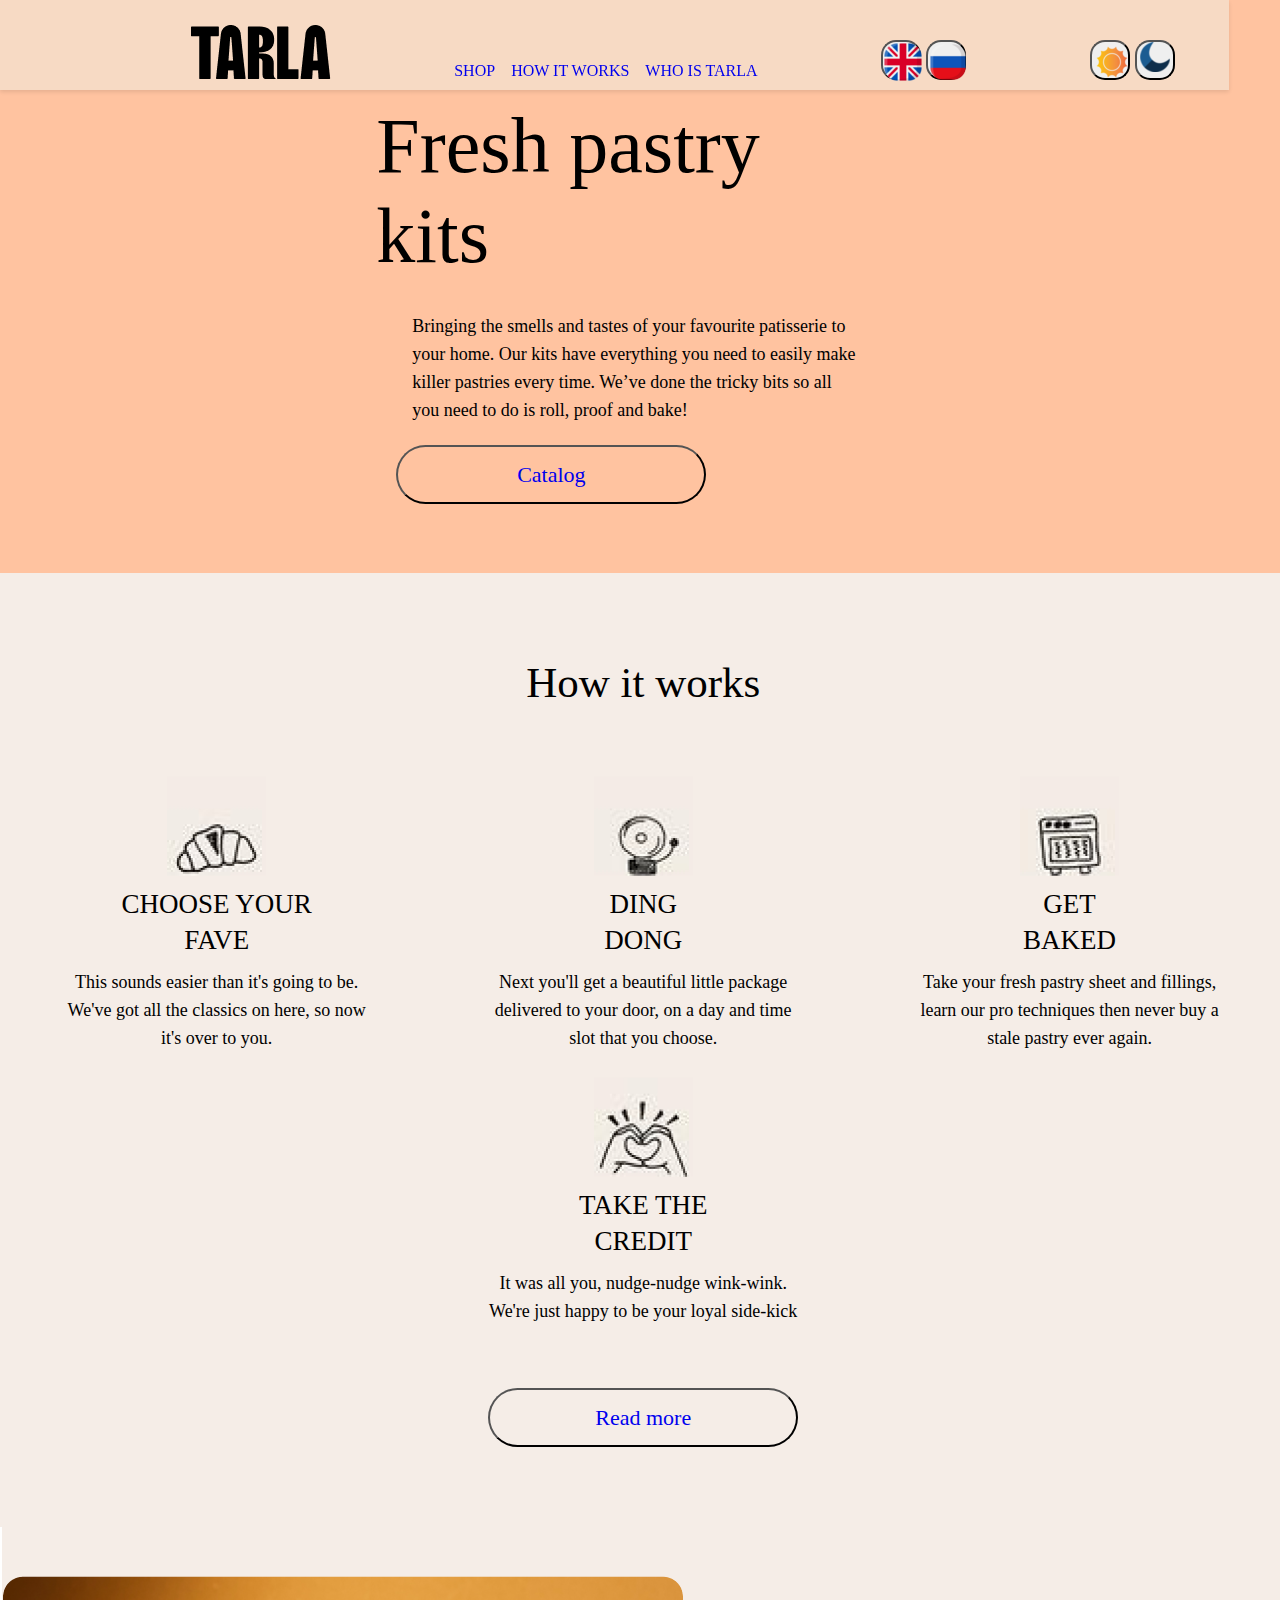
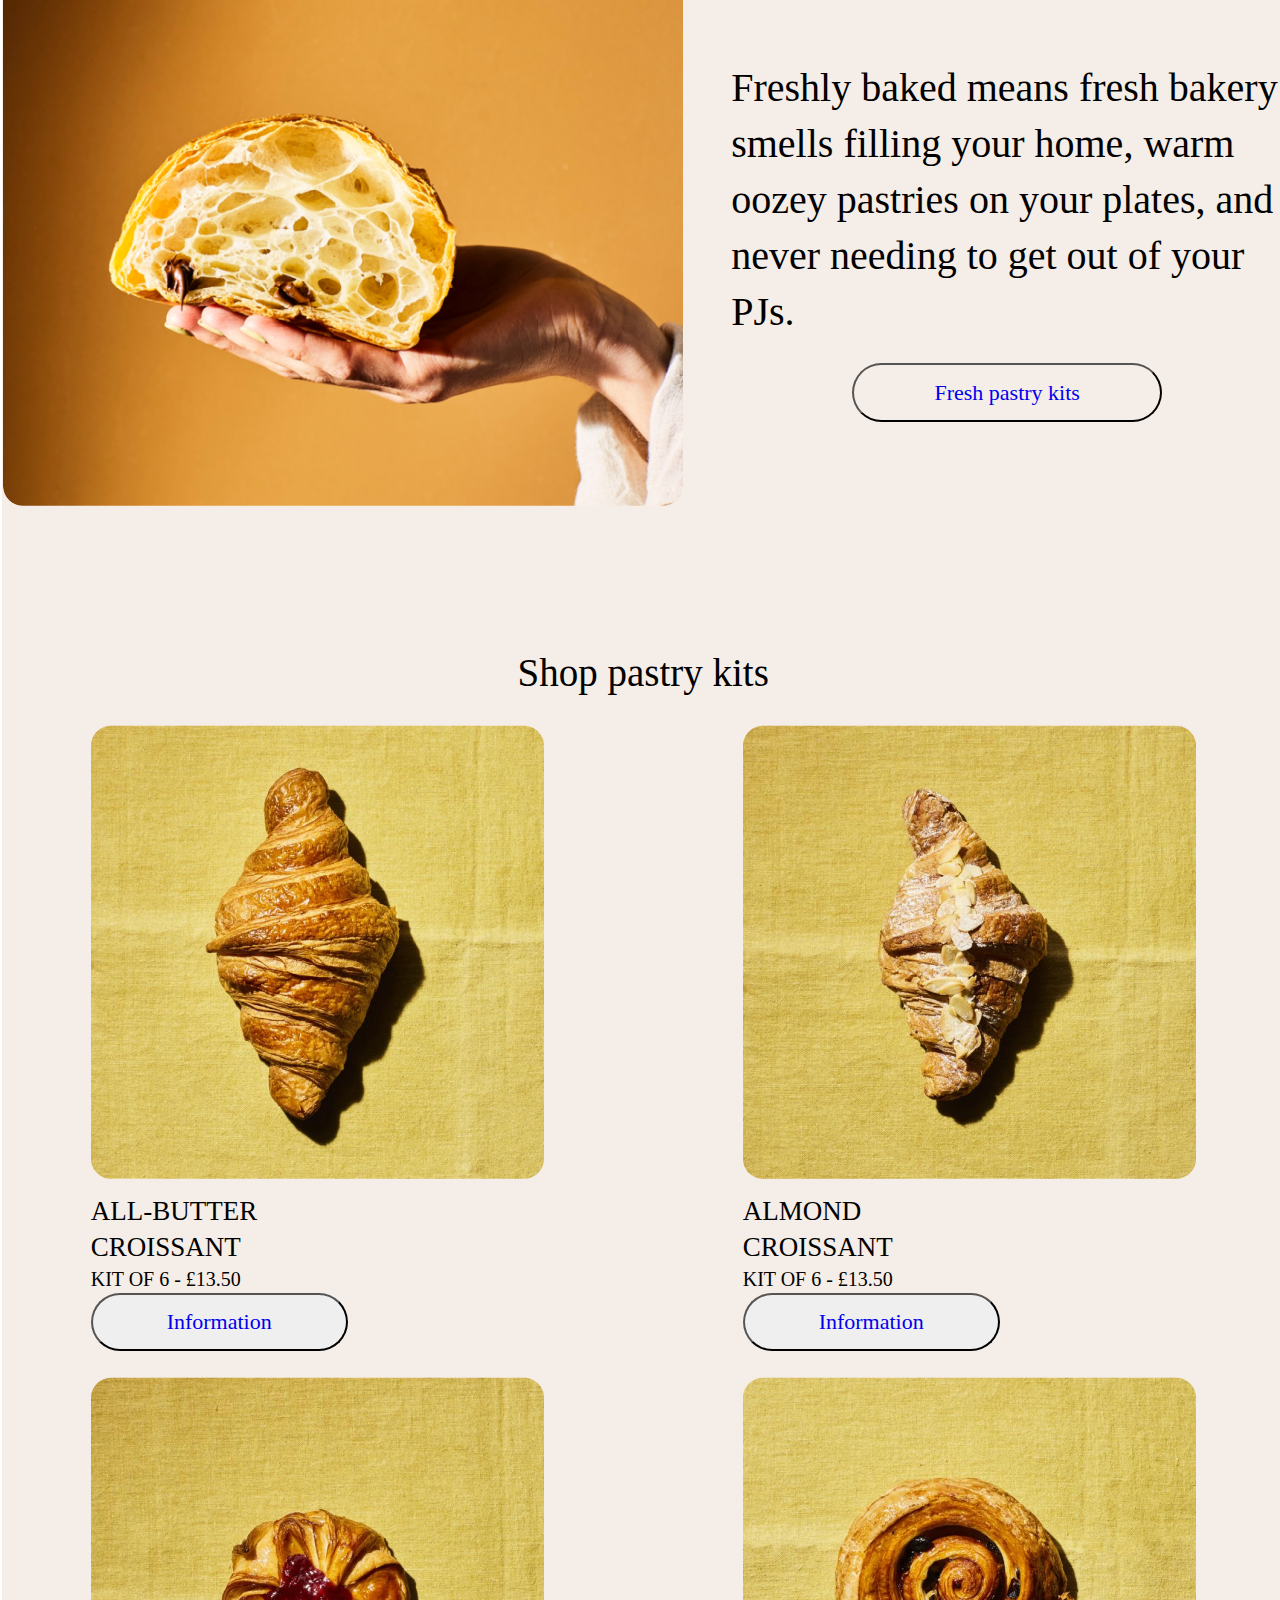
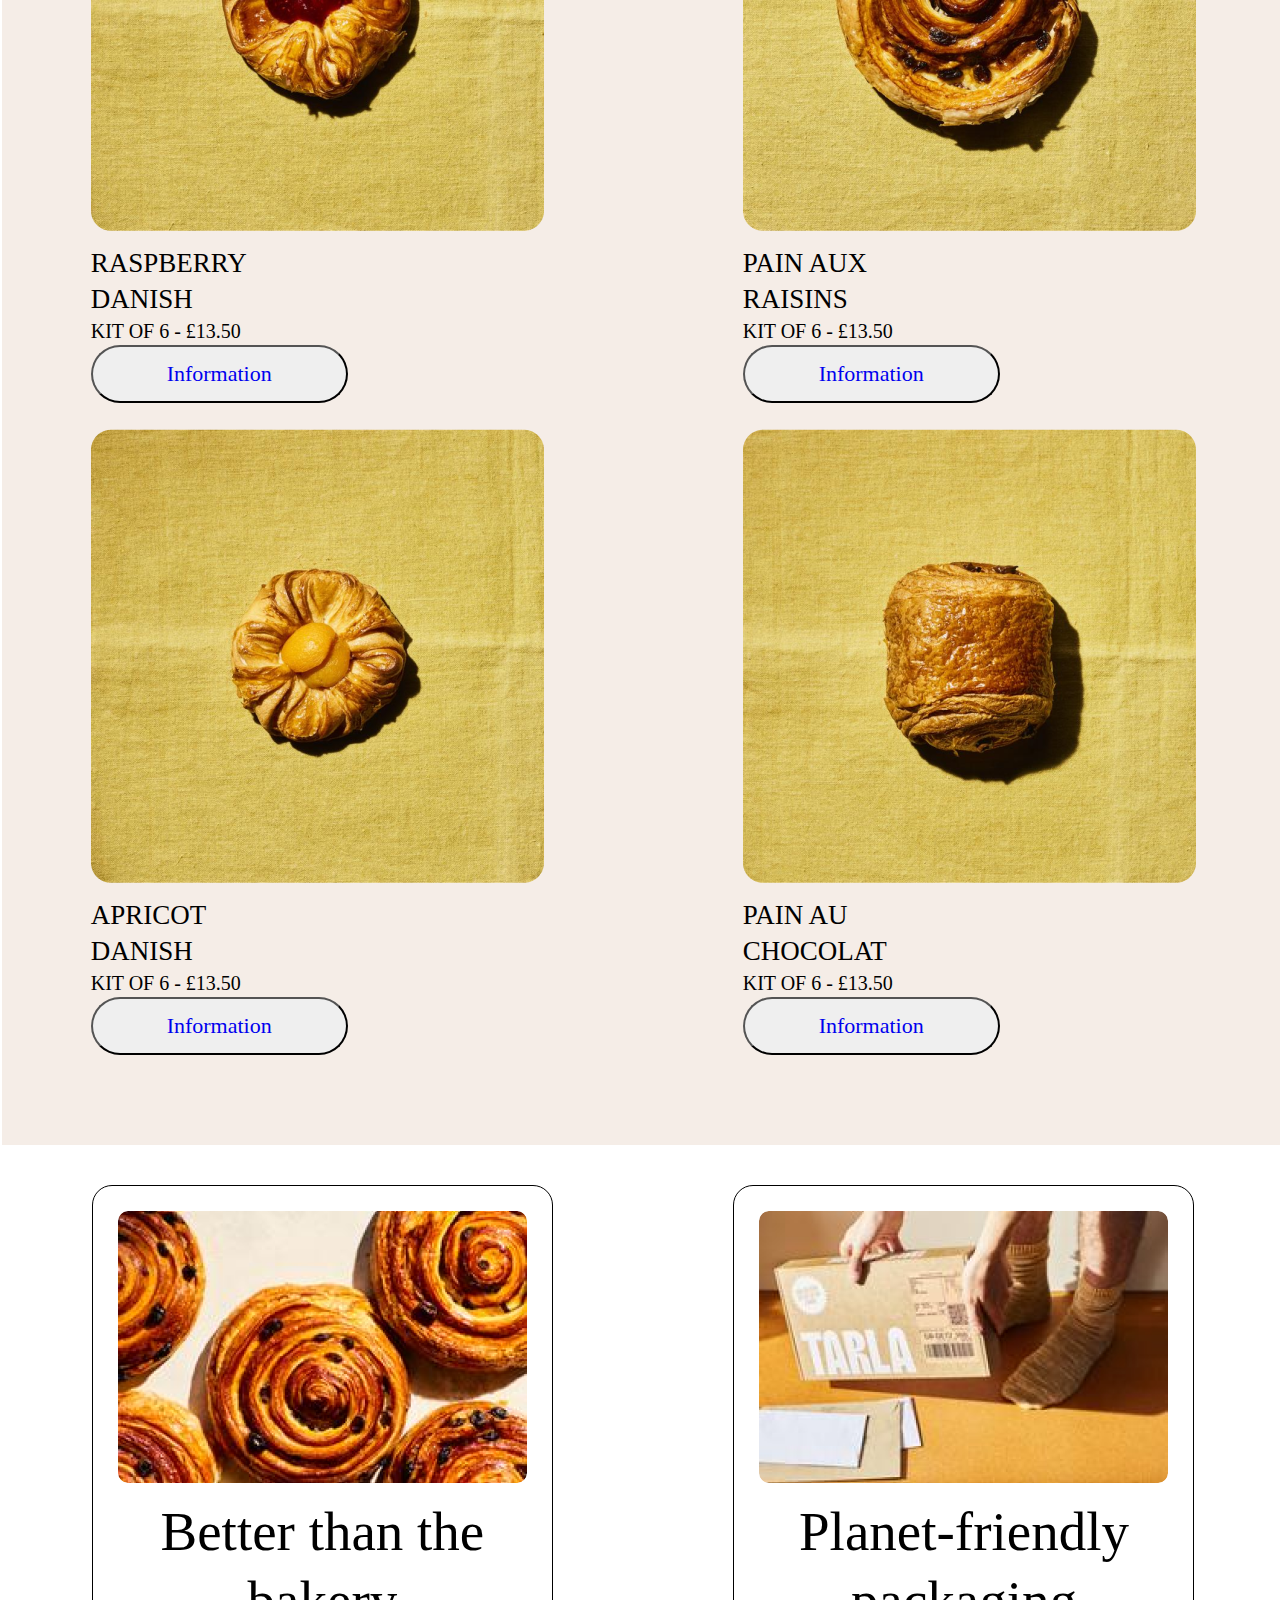
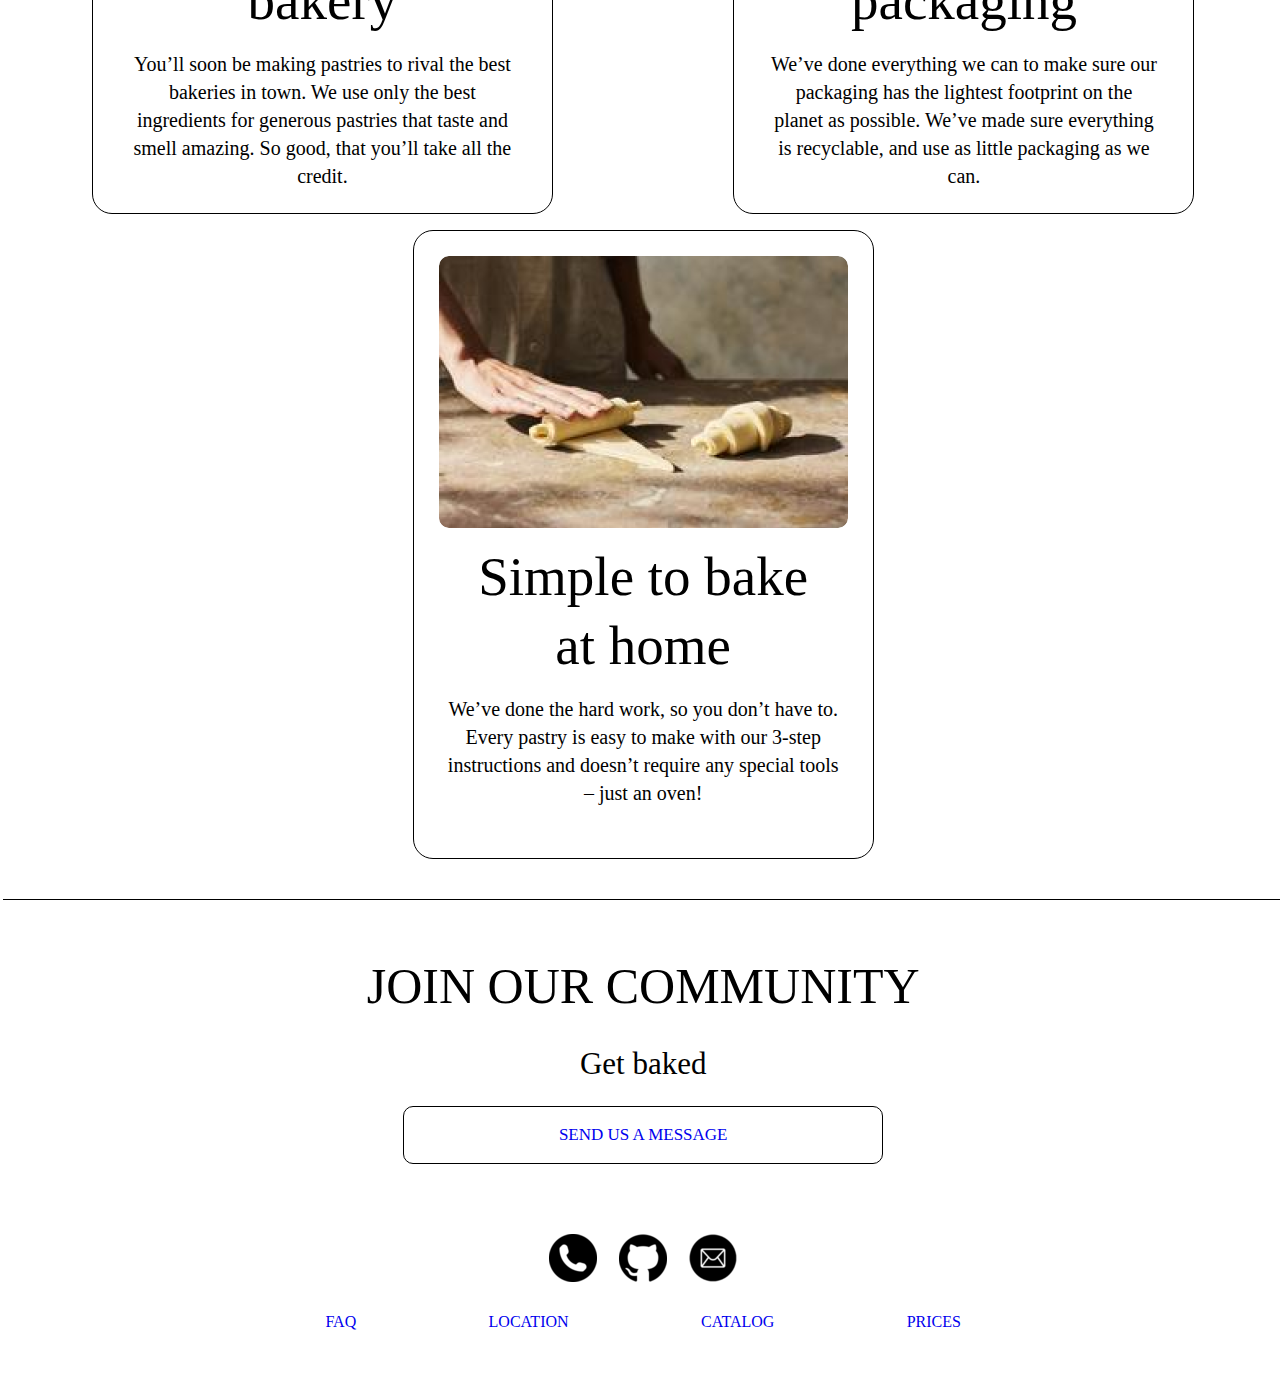
==== commit cf423538: "feat: added link for effects style" ====
--- a/Tarla/index.html
+++ b/Tarla/index.html
@@ -13,6 +13,7 @@
     <link rel="stylesheet" href="mediaStyle.css" />
     <link rel="stylesheet" href="swaper.css" />
     <link rel="stylesheet" href="..\changeColor.css" />
+    <link rel="stylesheet" href="..\effects.css" />
   </head>
   <header class="header theme-element">
     <div class="hamburger-menu theme-element">
@@ -194,7 +195,7 @@
     <section id="shop" class="section4 theme-element">
       <p data-i18="FreshPastry" class="H4">Shop pastry kits</p>
       <div class="div4">
-        <div>
+        <div >
           <img class="img4" src="..\Images\3-1.png" alt="" />
           <p data-i18="AllButter" class="p4_2">All-Butter Croissant</p>
           <p data-i18="KitOf6" class="p4_3">Kit of 6 - £13.50</p>
@@ -204,7 +205,7 @@
             >
           </button>
         </div>
-        <div>
+        <div >
           <img class="img4" src="..\Images\3-2.png" alt="" />
           <p data-i18="Almond" class="p4_2">Almond Croissant</p>
           <p data-i18="KitOf6" class="p4_3">Kit of 6 - £13.50</p>
@@ -214,7 +215,7 @@
             >
           </button>
         </div>
-        <div>
+        <div >
           <img class="img4" src="..\Images\3-3.png" alt="" />
           <p data-i18="Raspberry" class="p4_2">Raspberry Danish</p>
           <p data-i18="KitOf6" class="p4_3">Kit of 6 - £13.50</p>
--- a/Tarla/mediaStyle.css
+++ b/Tarla/mediaStyle.css
@@ -66,7 +66,7 @@
     width: 70%;
   }
   .section2 {
-    width: 93%;
+    width: 90%;
   }
   .p6_1 {
     width: 80%;
@@ -77,7 +77,7 @@
     display: none;
   }
   .section1 {
-    width: 85%;
+    width: 83%;
   }
   .button1 {
     width: 70%;
--- a/Tarla/swaper.css
+++ b/Tarla/swaper.css
@@ -1,7 +1,7 @@
 
 .img1 {
-  width: 898px;
-  height: 564px;
+  width: 800px;
+  height: 500px;
   flex-shrink: 0;
   border-radius: 20px;
  /*position: relative;*/
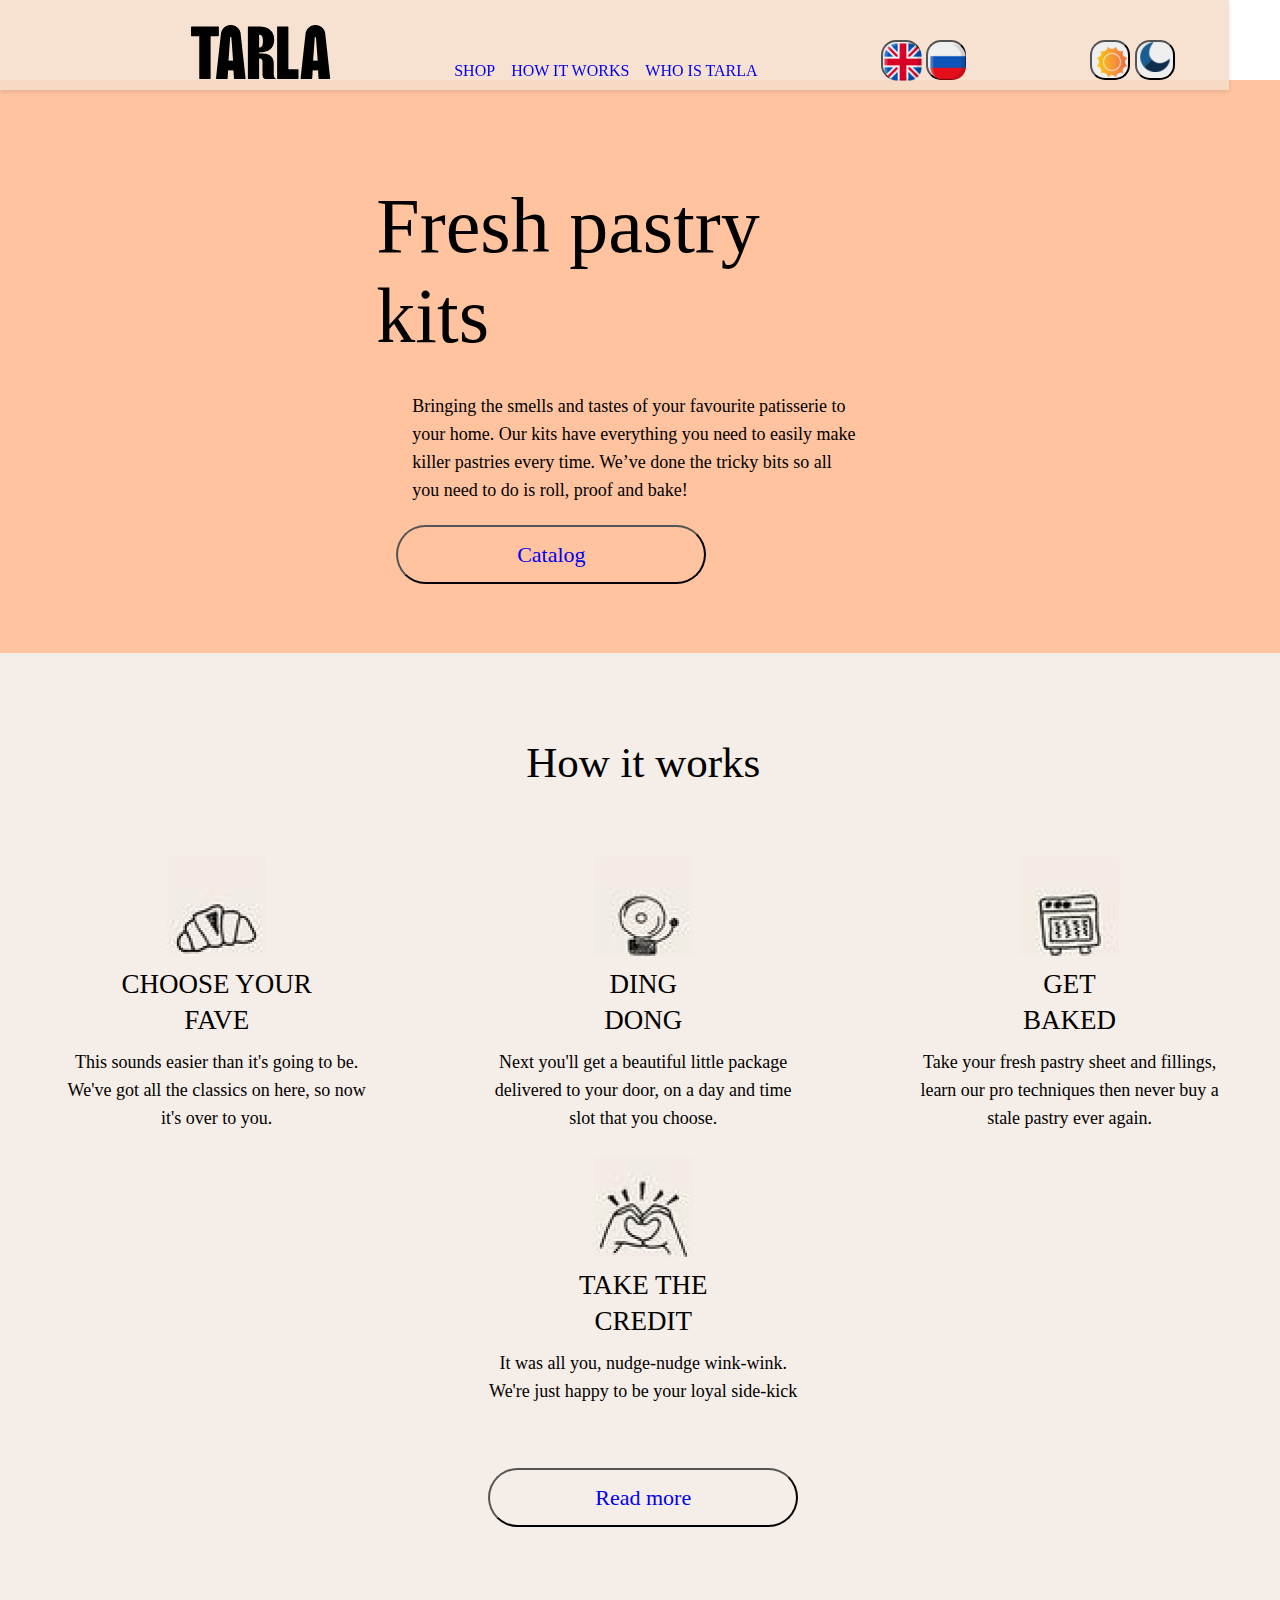
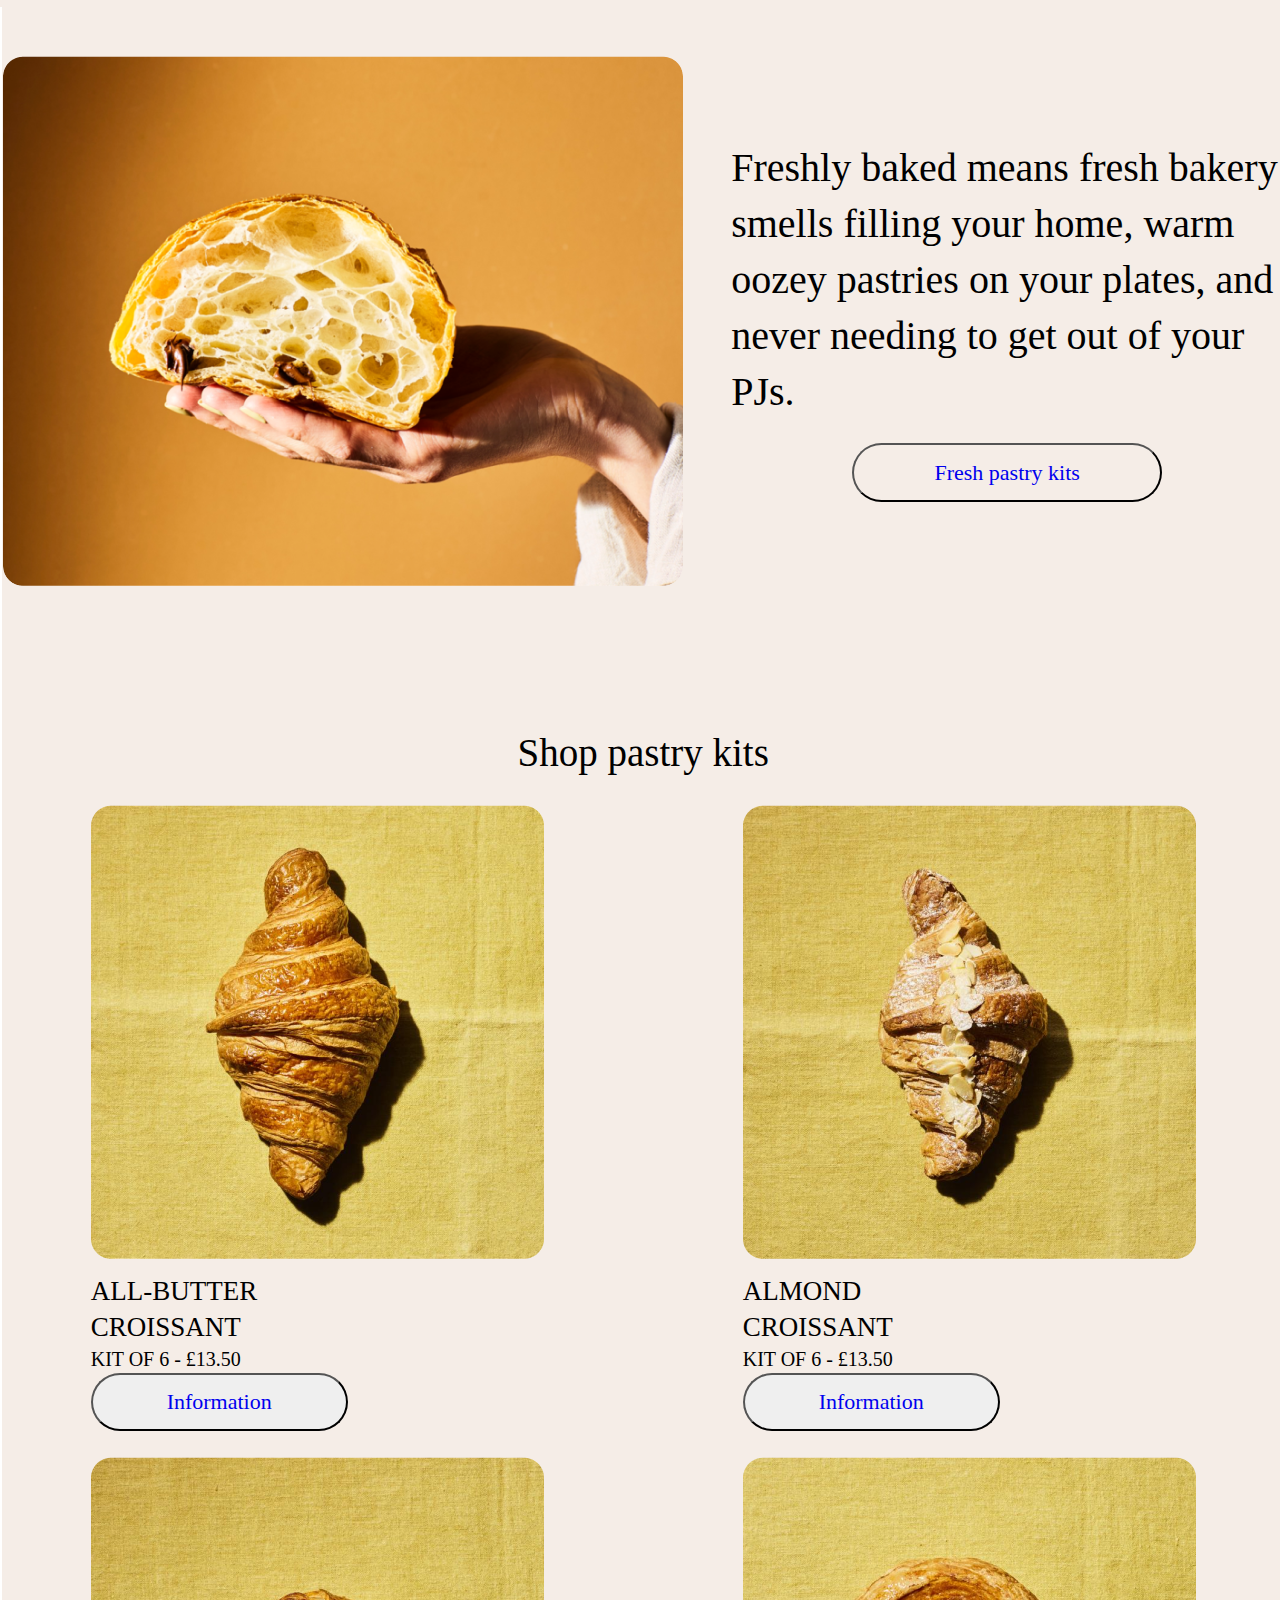
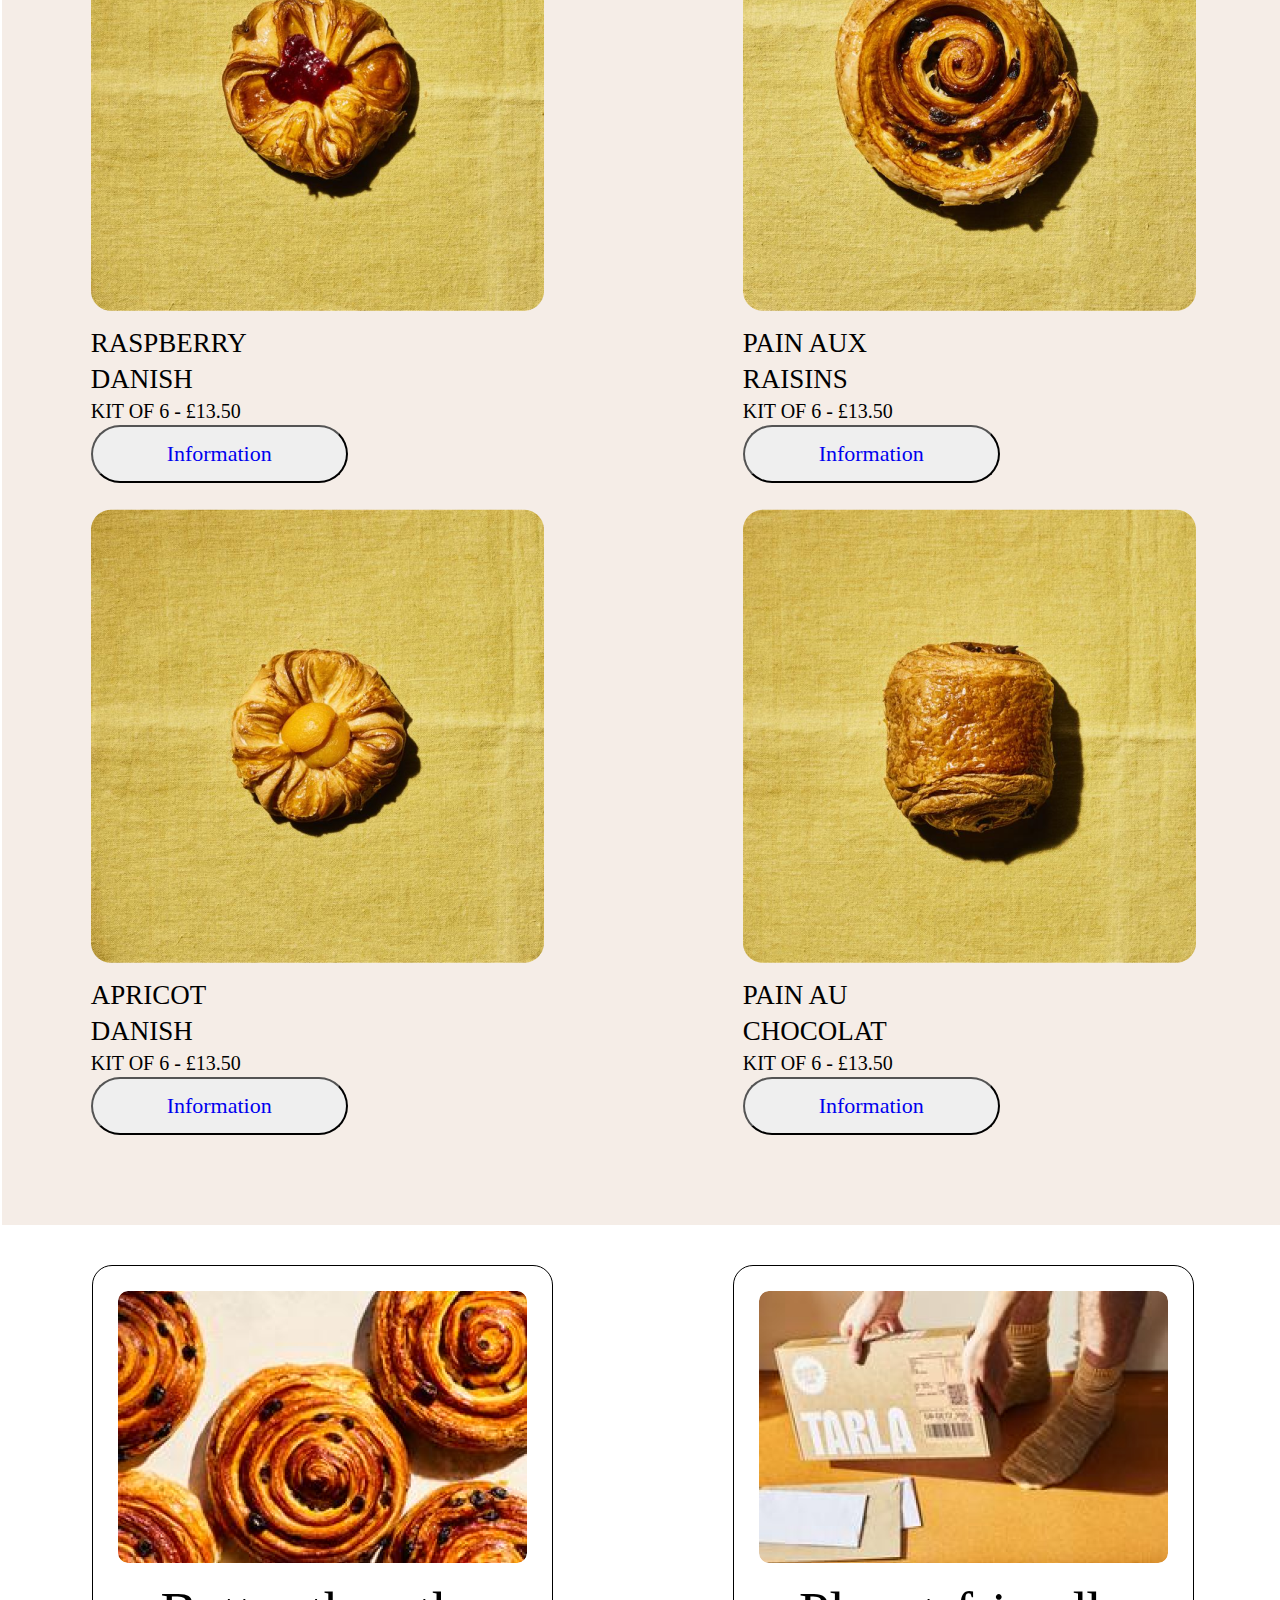
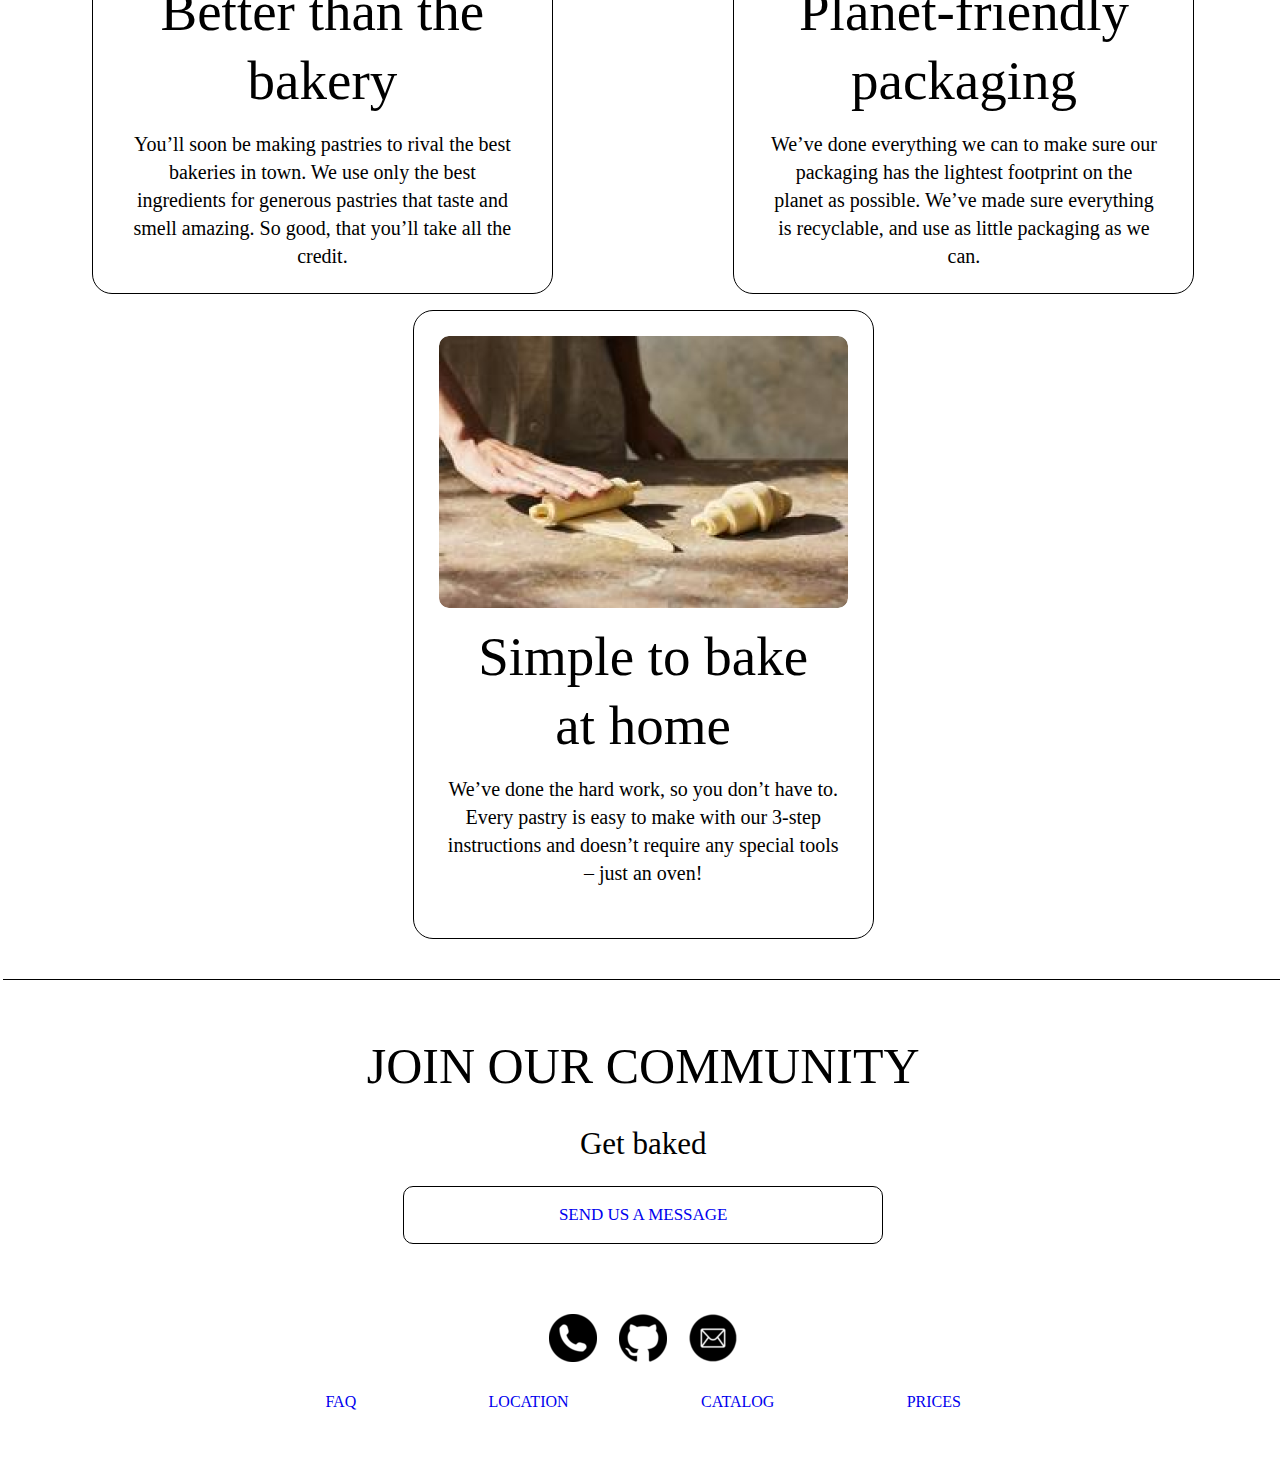
==== commit 719d8930: "feat: added favicon" ====
--- a/Tarla/index.html
+++ b/Tarla/index.html
@@ -4,6 +4,7 @@
     <meta charset="UTF-8" />
     <meta name="viewport" content="width=device-width, initial-scale=1.0" />
     <title>Tarla</title>
+    <link rel="icon" href="..\Images\croissant.png" type="image/png">
     <link
       rel="stylesheet"
       href="https://cdn.jsdelivr.net/npm/swiper@8/swiper-bundle.min.css"
--- a/Tarla/style.css
+++ b/Tarla/style.css
@@ -18,6 +18,7 @@
 }
 .body {
   max-width: 1440px;
+  margin-top: 80px;
   display: flex;
   align-items: flex-start;
   flex-direction: column;
@@ -29,18 +30,7 @@
   text-align: none;
   text-overflow: none;
 }
-.header {
-  width: 96.7%;
-  height: 70px;
-  background: #f5ede7;
-  display: flex;
-  align-items: flex-end;
-  padding: 16px 24px;
-  flex-direction: row;
-  justify-content: flex-start;
-  gap: 16px;
-  position: relative;
-}
+
 
 .navigation {
   width: auto;
--- a/Tarla/swaper.css
+++ b/Tarla/swaper.css
@@ -1,10 +1,9 @@
-
 .img1 {
   width: 800px;
   height: 500px;
   flex-shrink: 0;
   border-radius: 20px;
- /*position: relative;*/
+  /*position: relative;*/
 }
 .swiper-slide {
   text-align: center;
@@ -18,7 +17,8 @@
   width: 100%;
   object-fit: cover;
 }
-.swiper-button-prev, .swiper-rtl .swiper-button-next{
-  left: 40px !important; 
+.swiper-button-prev,
+.swiper-rtl .swiper-button-next {
+  left: 40px !important;
   right: auto;
 }
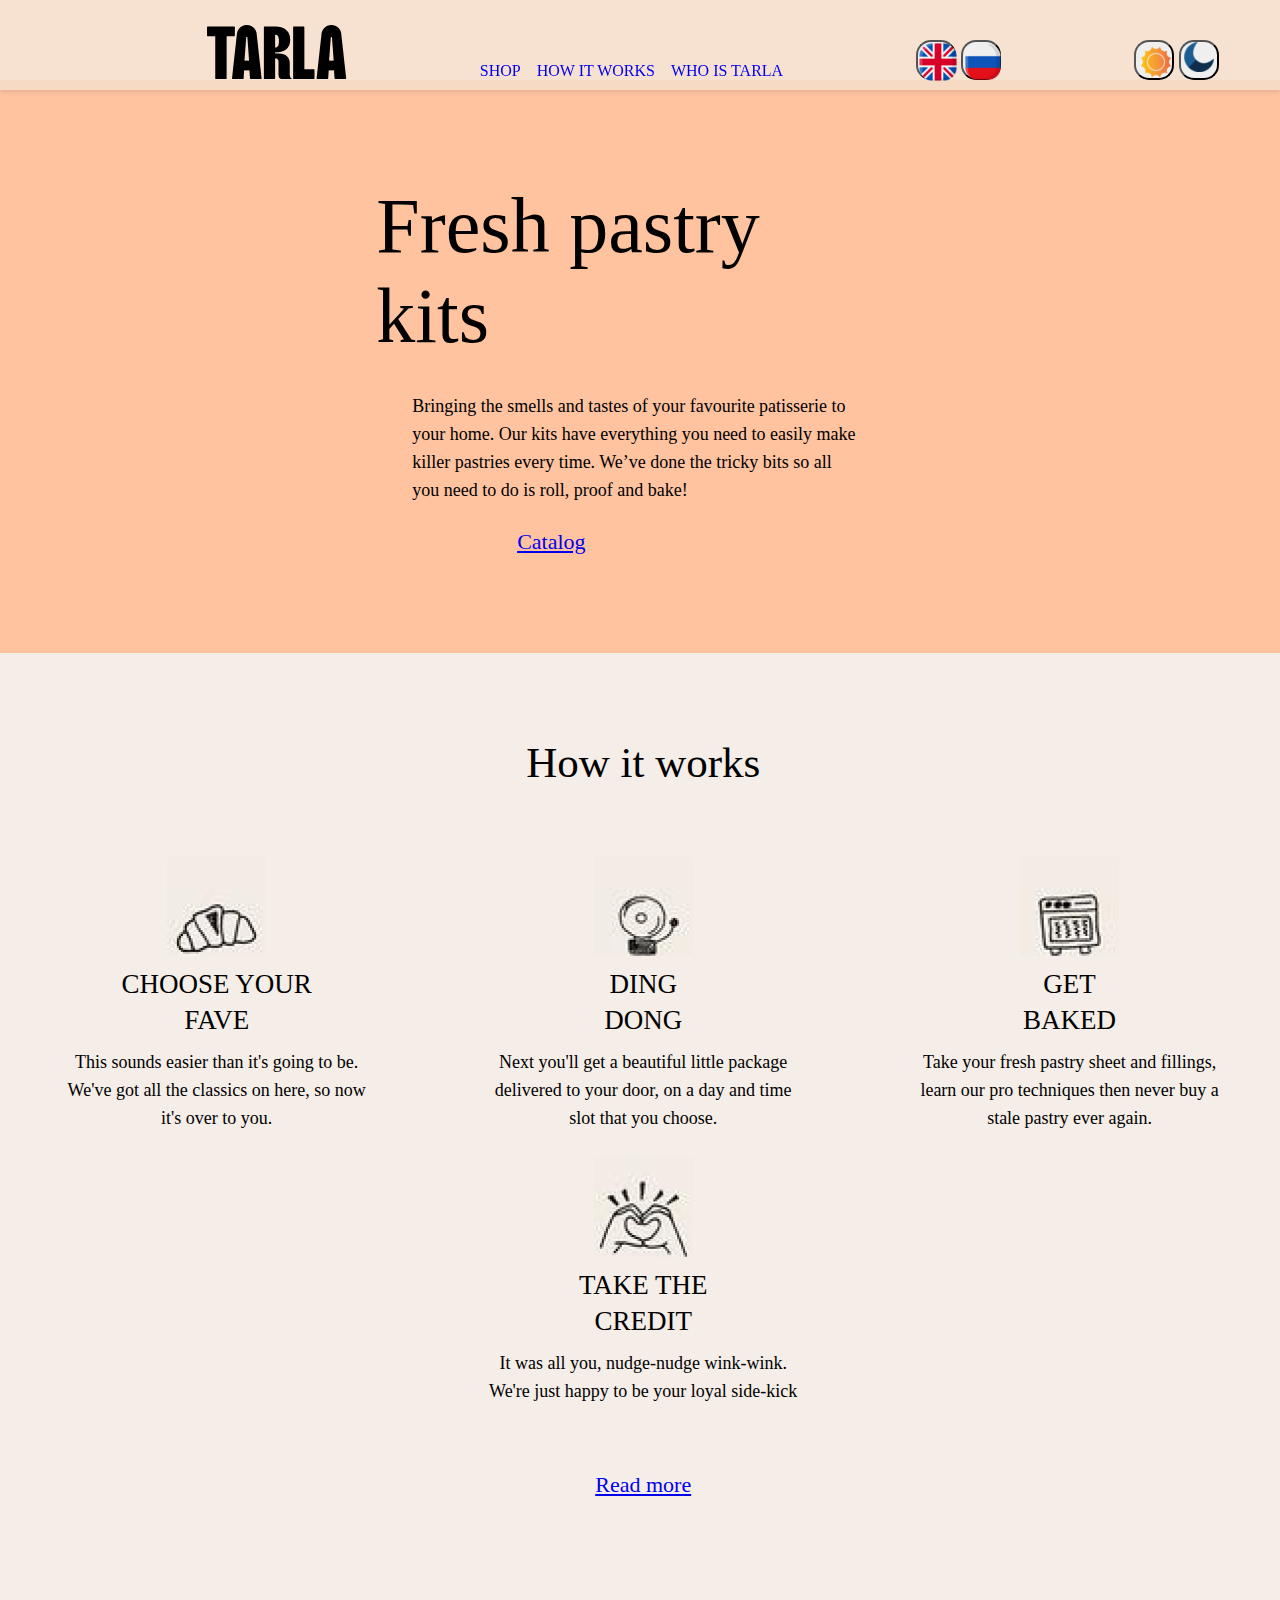
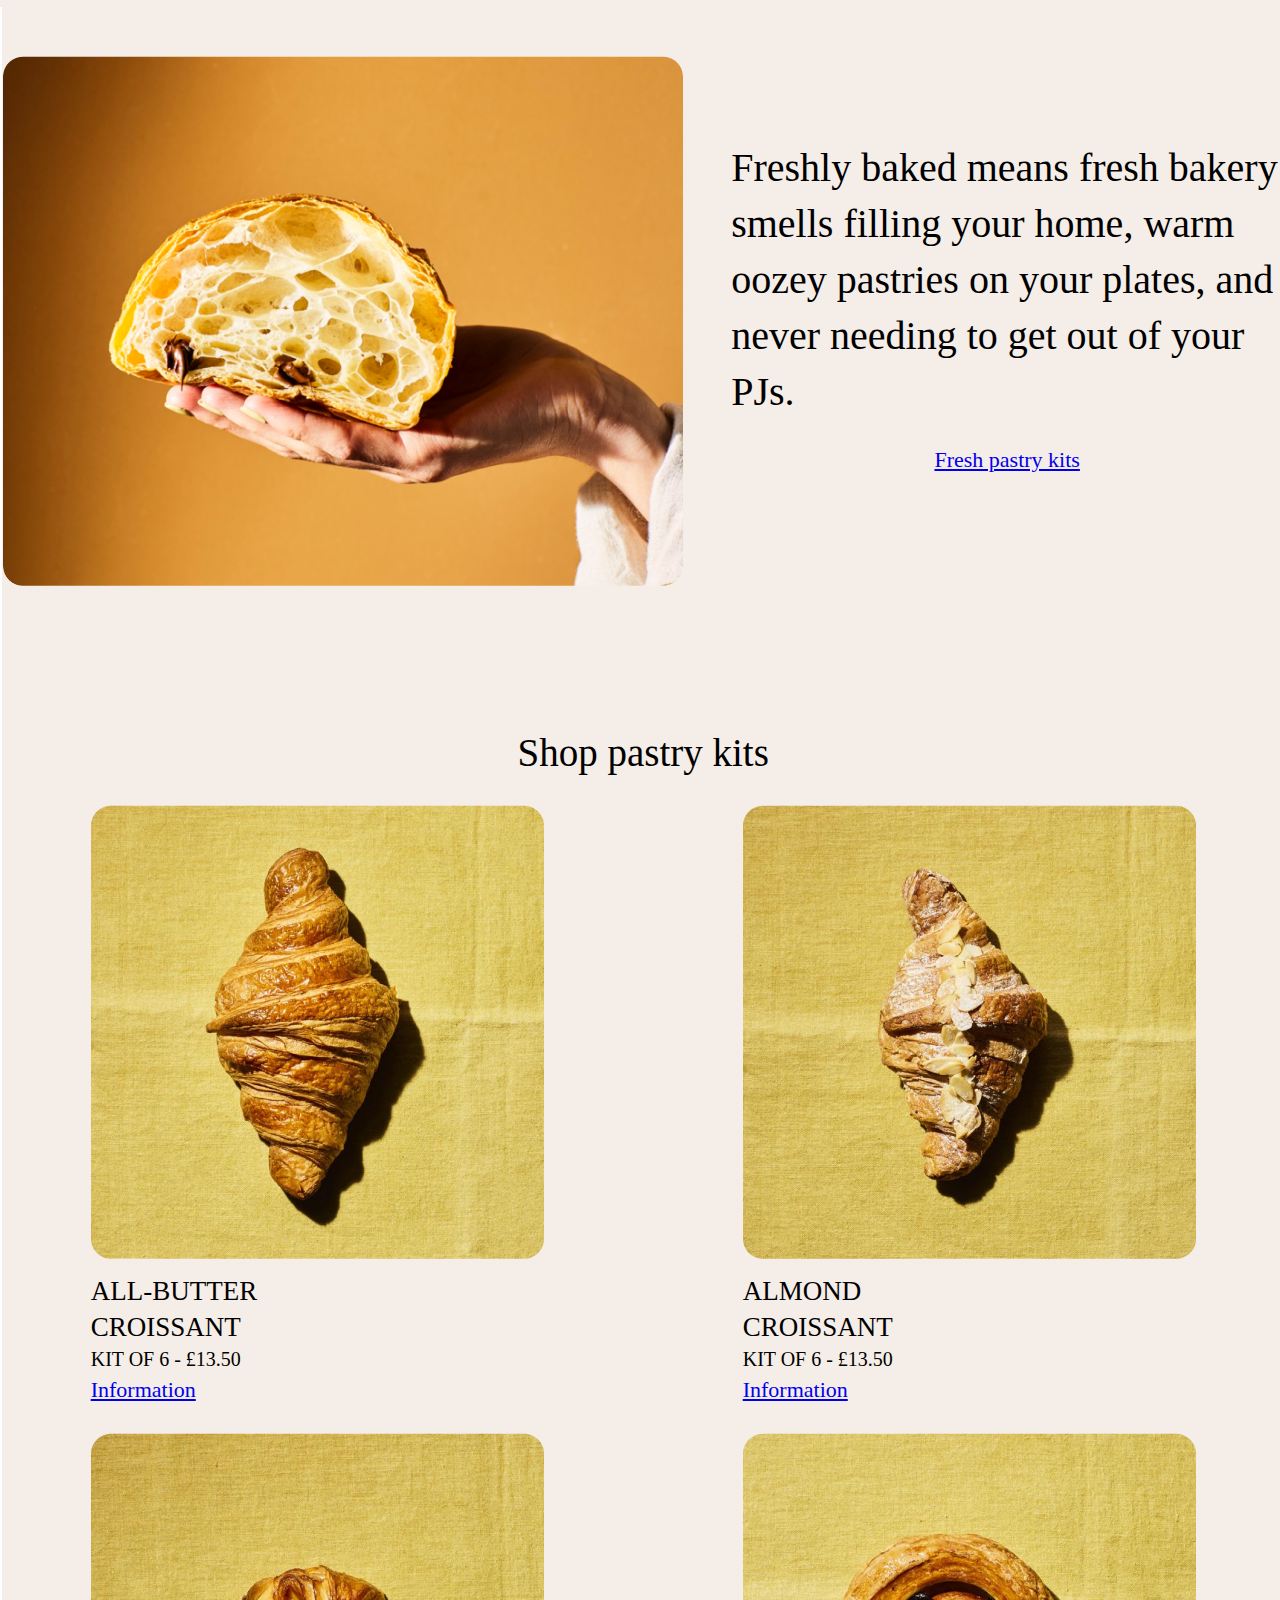
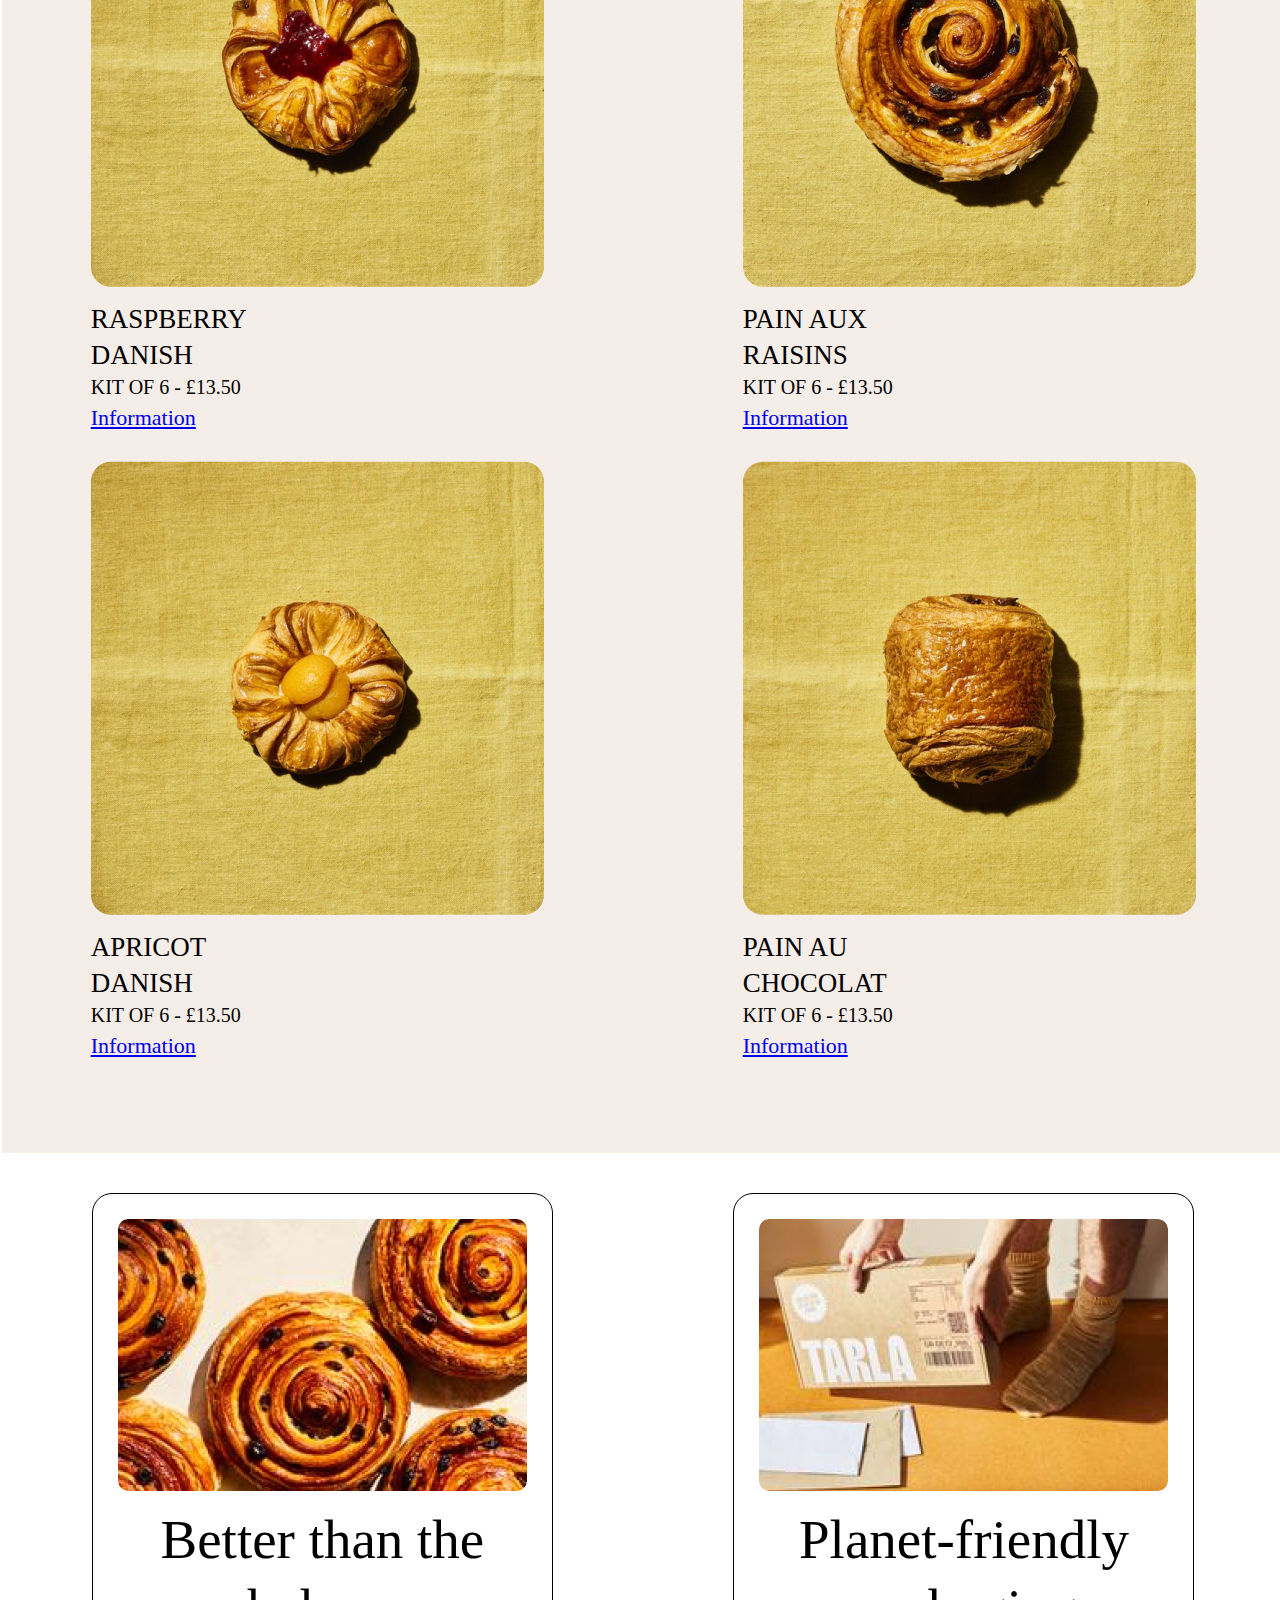
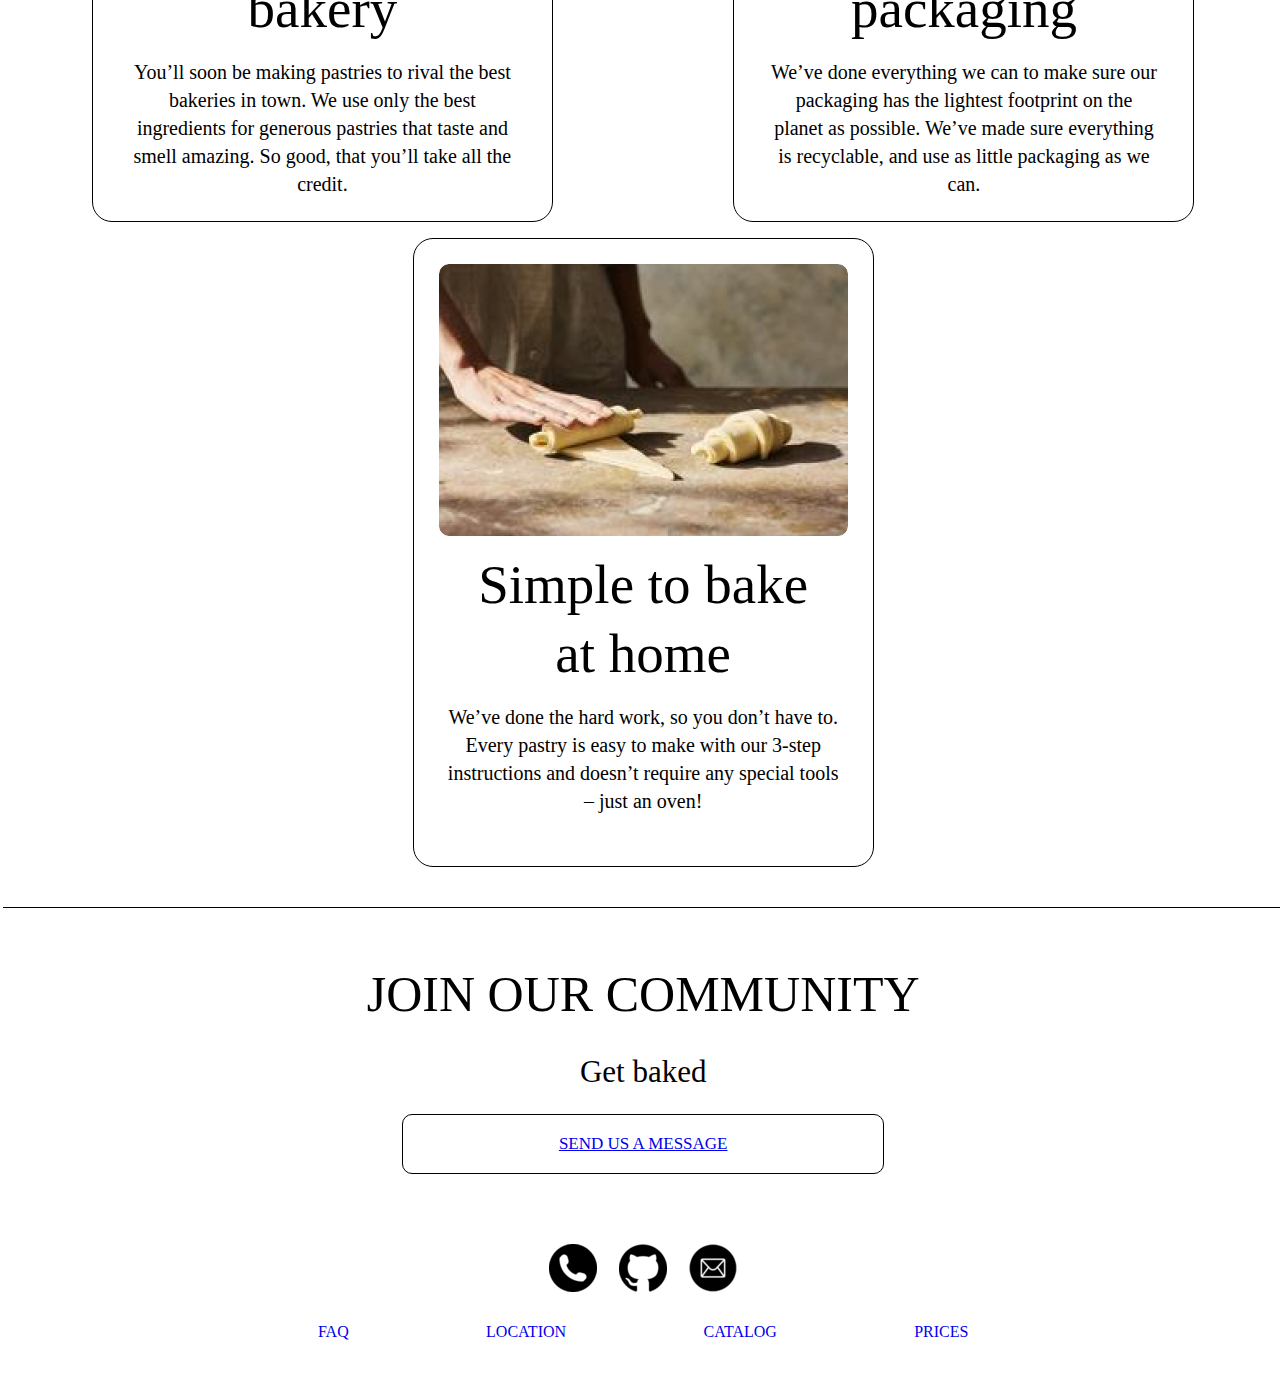
==== commit 0de77f75: "fix: made valid layout for index.html" ====
--- a/Tarla/index.html
+++ b/Tarla/index.html
@@ -1,130 +1,125 @@
 <!DOCTYPE html>
 <html lang="en">
   <head>
-    <meta charset="UTF-8" />
-    <meta name="viewport" content="width=device-width, initial-scale=1.0" />
+    <meta charset="UTF-8">
+    <meta name="viewport" content="width=device-width, initial-scale=1.0">
     <title>Tarla</title>
-    <link rel="icon" href="..\Images\croissant.png" type="image/png">
+    <link rel="icon" href="../Images/croissant.png" type="image/png">
     <link
       rel="stylesheet"
       href="https://cdn.jsdelivr.net/npm/swiper@8/swiper-bundle.min.css"
-    />
+  >
     <script src="https://cdn.jsdelivr.net/npm/swiper@8/swiper-bundle.min.js"></script>
-    <link rel="stylesheet" href="style.css" />
-    <link rel="stylesheet" href="mediaStyle.css" />
-    <link rel="stylesheet" href="swaper.css" />
-    <link rel="stylesheet" href="..\changeColor.css" />
-    <link rel="stylesheet" href="..\effects.css" />
+    <link rel="stylesheet" href="style.css">
+    <link rel="stylesheet" href="mediaStyle.css">
+    <link rel="stylesheet" href="swaper.css">
+    <link rel="stylesheet" href="../changeColor.css">
+    <link rel="stylesheet" href="../effects.css">
   </head>
-  <header class="header theme-element">
-    <div class="hamburger-menu theme-element">
-      <input id="menu__toggle" type="checkbox" />
-      <label class="menu__btn" for="menu__toggle">
-        <span></span>
-      </label>
-      <ul class="menu__box theme-element">
-        <li>
-          <a data-i18="headerShop" class="menu__item theme-element" href="#shop"
-            >Shop</a
+   <body class="body theme-element">
+    <header class="header theme-element">
+      <div class="hamburger-menu theme-element">
+        <input id="menu__toggle" type="checkbox">
+        <label class="menu__btn" for="menu__toggle">
+          <span></span>
+        </label>
+        <ul class="menu__box theme-element">
+          <li>
+            <a data-i18="headerShop" class="menu__item theme-element" href="#shop"
+              >Shop</a
+            >
+          </li>
+          <li>
+            <a
+              data-i18="headerHowItWork"
+              class="menu__item theme-element"
+              href="#howItWorks"
+              >How it works?</a
+            >
+          </li>
+          <li>
+            <a
+              data-i18="headerWhoIsTarla"
+              class="menu__item theme-element"
+              href="#whoIsTarla"
+              >Who is Tarla?</a
+            >
+          </li>
+        </ul>
+      </div>
+      <img class="logo" src="../Images/Frame.png" alt="logo">
+      <ul class="navigation">
+        <li class="li">
+          <a data-i18="headerShop" class="link theme-element" href="#shop">
+            Shop</a
           >
         </li>
-        <li>
+        <li class="li">
           <a
             data-i18="headerHowItWork"
-            class="menu__item theme-element"
+            class="link theme-element"
             href="#howItWorks"
             >How it works?</a
           >
         </li>
-        <li>
+        <li class="li">
           <a
             data-i18="headerWhoIsTarla"
-            class="menu__item theme-element"
+            class="link theme-element"
             href="#whoIsTarla"
             >Who is Tarla?</a
           >
         </li>
       </ul>
-    </div>
-    <img class="logo" src="..\Images\Frame.png" alt="logo" />
-    <ul class="navigation">
-      <li class="li">
-        <a data-i18="headerShop" class="link theme-element" href="#shop">
-          Shop</a
-        >
-      </li>
-      <li class="li">
-        <a
-          data-i18="headerHowItWork"
-          class="link theme-element"
-          href="#howItWorks"
-          >How it works?</a
-        >
-      </li>
-      <li class="li">
-        <a
-          data-i18="headerWhoIsTarla"
-          class="link theme-element"
-          href="#whoIsTarla"
-          >Who is Tarla?</a
-        >
-      </li>
-    </ul>
-    <div class="switchers">
-      <button data-i18="en" class="switcher changeButton theme-blueButton">
-        <img src="..\Images\UK.png" alt="light" />
-      </button>
-      <button data-i18="ru" class="switcher changeButton theme-blueButton">
-        <img src="..\Images\russia.png" alt="light" />
-      </button>
-    </div>
-    <div class="switchers">
-      <button class="changeButton theme-blueButton" id="light-theme-btn">
-        <img src="..\Images\sun.png" alt="light" />
-      </button>
-      <button class="changeButton theme-blueButton" id="dark-theme-btn">
-        <img src="..\Images\night.png" alt="light" />
-      </button>
-    </div>
-  </header>
-
-  <body class="body theme-element">
+      <div class="switchers">
+        <button data-i18="en" class="switcher changeButton theme-blueButton">
+          <img src="../Images/UK.png" alt="light">
+        </button>
+        <button data-i18="ru" class="switcher changeButton theme-blueButton">
+          <img src="../Images/russia.png" alt="light">
+        </button>
+      </div>
+      <div class="switchers">
+        <button class="changeButton theme-blueButton" id="light-theme-btn">
+          <img src="../Images/sun.png" alt="light">
+        </button>
+        <button class="changeButton theme-blueButton" id="dark-theme-btn">
+          <img src="../Images/night.png" alt="light">
+        </button>
+      </div>
+    </header>
     <section class="section1 theme-block">
       <div class="div1">
-        <p data-i18="FreshPastryKits" class="H1 theme-block">
+        <h1 data-i18="FreshPastryKits" class="H1 theme-block">
           Fresh pastry kits
-        </p>
+        </h1>
         <p data-i18="Smells" class="P1 theme-block">
           Bringing the smells and tastes of your favourite patisserie to your
           home. Our kits have everything you need to easily make killer pastries
           every time. We’ve done the tricky bits so all you need to do is roll,
           proof and bake!
         </p>
-        <button class="button1 theme-button">
-          <a
-            class="theme-specialElement"
+          <a class="button1 theme-button"
             data-i18="Catalog"
-            href="..\Tarla\catalog.html"
-            >Catalog</a
-          >
-        </button>
+            href="../Tarla/catalog.html"
+            >Catalog</a          >
       </div>
       <div class="swiper mySwiper img1">
         <div class="swiper-wrapper">
           <div class="swiper-slide">
-            <img src="..\ImagesSwapper\swapper1.png" />
-          </div>
-          <div class="swiper-slide">
-            <img src="..\ImagesSwapper\swapper2.png" />
-          </div>
-          <div class="swiper-slide">
-            <img src="..\ImagesSwapper\swapper5.jpg" />
-          </div>
-          <div class="swiper-slide">
-            <img src="..\ImagesSwapper\swapper3.jpg" />
-          </div>
-          <div class="swiper-slide">
-            <img src="..\ImagesSwapper\swapper4.jpg" />
+            <img src="../ImagesSwapper/swapper1.png" alt="">
+          </div>
+          <div class="swiper-slide">
+            <img src="../ImagesSwapper/swapper2.png" alt="">
+          </div>
+          <div class="swiper-slide">
+            <img src="../ImagesSwapper/swapper5.jpg" alt="">
+          </div>
+          <div class="swiper-slide">
+            <img src="../ImagesSwapper/swapper3.jpg" alt="">
+          </div>
+          <div class="swiper-slide">
+            <img src="../ImagesSwapper/swapper4.jpg" alt="">
           </div>
         </div>
         <div class="swiper-pagination"></div>
@@ -134,10 +129,10 @@
       </div>
     </section>
     <section id="howItWorks" class="section2 theme-element">
-      <p data-i18="headerHowItWork" class="p2">How it works</p>
+      <h2 data-i18="headerHowItWork" class="p2">How it works</h2>
       <div class="div2">
         <div class="img2">
-          <img src="..\Images\1.png" alt="" />
+          <img src="../Images/1.png" alt="">
           <p data-i18="ChoseYourFav" class="H2_2">Choose your fave</p>
           <p data-i18="ChoseYourFaveDef" class="p2_2">
             This sounds easier than it's going to be. We've got all the classics
@@ -145,7 +140,7 @@
           </p>
         </div>
         <div class="img2">
-          <img src="..\Images\2.png" alt="" />
+          <img src="../Images/2.png" alt="">
           <p data-i18="DingDong" class="H2">Ding dong</p>
           <p data-i18="DingDongDif" class="p2_2">
             Next you'll get a beautiful little package delivered to your door,
@@ -153,7 +148,7 @@
           </p>
         </div>
         <div class="img2">
-          <img src="..\Images\3.png" alt="" />
+          <img src="../Images/3.png" alt="">
           <p data-i18="GetBaked" class="H2">Get baked</p>
           <p data-i18="GetBakedDif" class="p2_2">
             Take your fresh pastry sheet and fillings, learn our pro techniques
@@ -161,7 +156,7 @@
           </p>
         </div>
         <div class="img2">
-          <img src="..\Images\4.png" alt="" />
+          <img src="../Images/4.png" alt="">
           <p data-i18="takeTheCredit" class="H2_2">Take the credit</p>
           <p data-i18="takeTheCreditDif" class="p2_2">
             It was all you, nudge-nudge wink-wink. We're just happy to be your
@@ -169,102 +164,77 @@
           </p>
         </div>
       </div>
-      <button class="button2 theme-button">
-        <a
-          class="theme-element"
+        <a class="button2 theme-button"
           data-i18="ReadMore"
-          href="..\Tarla\catalog.html"
+          href="../Tarla/catalog.html"
           >Read more</a
         >
-      </button>
     </section>
     <section class="section3 theme-element">
-      <img class="img3" src="..\Images\img3.png" alt="" />
+      <img class="img3" src="../Images/img3.png" alt="">
       <div class="div3">
-        <p data-i18="FreshlyBaked" class="p3">
+        <h3 data-i18="FreshlyBaked" class="p3">
           Freshly baked means fresh bakery smells filling your home, warm oozey
           pastries on your plates, and never needing to get out of your PJs.
-        </p>
-        <img class="img3UnVisible" src="..\Images\img3.png" alt="" />
-        <button class="button2 theme-blueButton">
-          <a data-i18="FreshPastryKits" href="..\Tarla\catalog.html"
-            >Shop pastry kits</a
-          >
-        </button>
+        </h3>
+        <img class="img3UnVisible" src="../Images/img3.png" alt="">
+          <a class="button2 theme-blueButton" data-i18="FreshPastryKits" href="../Tarla/catalog.html">Shop pastry kits</a>
       </div>
     </section>
     <section id="shop" class="section4 theme-element">
-      <p data-i18="FreshPastry" class="H4">Shop pastry kits</p>
+      <h2 data-i18="FreshPastry" class="H4">Shop pastry kits</h2>
       <div class="div4">
         <div >
-          <img class="img4" src="..\Images\3-1.png" alt="" />
+          <img class="img4" src="../Images/3-1.png" alt="">
           <p data-i18="AllButter" class="p4_2">All-Butter Croissant</p>
           <p data-i18="KitOf6" class="p4_3">Kit of 6 - £13.50</p>
-          <button class="button4 theme-blueButton">
-            <a data-i18="Information" href="..\Tarla\catalog.html"
-              >Information</a
-            >
-          </button>
+          <a class="button4 theme-blueButton" data-i18="Information" href="../Tarla/catalog.html"
+              >Information</a>
         </div>
         <div >
-          <img class="img4" src="..\Images\3-2.png" alt="" />
+          <img class="img4" src="../Images/3-2.png" alt="">
           <p data-i18="Almond" class="p4_2">Almond Croissant</p>
           <p data-i18="KitOf6" class="p4_3">Kit of 6 - £13.50</p>
-          <button class="button4 theme-blueButton">
-            <a data-i18="Information" href="..\Tarla\catalog.html"
-              >Information</a
-            >
-          </button>
+          <a class="button4 theme-blueButton" data-i18="Information" href="../Tarla/catalog.html"
+          >Information</a>
         </div>
         <div >
-          <img class="img4" src="..\Images\3-3.png" alt="" />
+          <img class="img4" src="../Images/3-3.png" alt="">
           <p data-i18="Raspberry" class="p4_2">Raspberry Danish</p>
           <p data-i18="KitOf6" class="p4_3">Kit of 6 - £13.50</p>
-          <button class="button4 theme-blueButton">
-            <a data-i18="Information" href="..\Tarla\catalog.html"
-              >Information</a
-            >
-          </button>
+          <a class="button4 theme-blueButton" data-i18="Information" href="../Tarla/catalog.html"
+          >Information</a>
         </div>
         <div class="visible">
-          <img class="img4" src="..\Images\3-4.png" alt="" />
+          <img class="img4" src="../Images/3-4.png" alt="">
           <p data-i18="PainAuxPaisins" class="p4_2">Pain Aux Raisins</p>
           <p data-i18="KitOf6" class="p4_3">Kit of 6 - £13.50</p>
-          <button class="button4 theme-blueButton">
-            <a data-i18="Information" href="..\Tarla\catalog.html"
-              >Information</a
-            >
-          </button>
+          <a class="button4 theme-blueButton" data-i18="Information" href="../Tarla/catalog.html"
+              >Information</a>
         </div>
         <div class="visible">
-          <img class="img4" src="..\Images\3-5.png" alt="" />
+          <img class="img4" src="../Images/3-5.png" alt="">
           <p data-i18="Apricot" class="p4_2">Apricot Danish</p>
           <p data-i18="KitOf6" class="p4_3">Kit of 6 - £13.50</p>
-          <button class="button4 theme-blueButton">
-            <a data-i18="Information" href="..\Tarla\catalog.html"
-              >Information</a
-            >
-          </button>
+            <a class="button4 theme-blueButton" data-i18="Information" href="../Tarla/catalog.html"
+              >Information</a>
         </div>
         <div class="visible">
-          <img class="img4" src="..\Images\3-6.png" alt="" />
+          <img class="img4" src="../Images/3-6.png" alt="">
           <p data-i18="PainAuChocolate" class="p4_2">Pain Au Chocolat</p>
           <p data-i18="KitOf6" class="p4_3">Kit of 6 - £13.50</p>
-          <button class="button4 theme-blueButton">
-            <a data-i18="Information" href="..\Tarla\catalog.html"
-              >Information</a
-            >
-          </button>
-        </div>
-      </div>
-    </section>
-    <section class="section5 theme-element">
-      <img src="..\Images\section5.png" alt="" />
-    </section>
+          <a class="button4 theme-blueButton" data-i18="Information" href="../Tarla/catalog.html"
+              >Information</a>
+        </div>
+      </div>
+    </section>
+    <div class="section5 theme-element">
+      <img src="../Images/section5.png" alt="">
+    </div>
     <section id="whoIsTarla" class="section6 theme-element">
       <div class="div6">
-        <img class="img6" src="..\Images\6-1.png" alt="" />
-        <p data-i18="BetterThanbakery" class="p6_1">Better than the bakery</p>
+        <img class="img6" src="../Images/6-1.png" alt="">
+        <h2 data-i18="BetterThanbakery" class="p6_1">Better than the bakery</h2>
         <p data-i18="BetterThanbakeryDif" class="p6_2">
           You’ll soon be making pastries to rival the best bakeries in town. We
           use only the best ingredients for generous pastries that taste and
@@ -272,7 +242,7 @@
         </p>
       </div>
       <div class="div6">
-        <img class="img6" src="..\Images\6-2.png" alt="" />
+        <img class="img6" src="../Images/6-2.png" alt="">
         <p data-i18="PlanetFriendly" class="p6_1">Planet-friendly packaging</p>
         <p data-i18="PlanetFriendlyDif" class="p6_2">
           We’ve done everything we can to make sure our packaging has the
@@ -281,7 +251,7 @@
         </p>
       </div>
       <div class="div6">
-        <img class="img6" src="..\Images\6-3.png" alt="" />
+        <img class="img6" src="../Images/6-3.png" alt="">
         <p data-i18="SimpleBake" class="p6_1">Simple to bake at home</p>
         <p data-i18="SimpleBakeDif" class="p6_3">
           We’ve done the hard work, so you don’t have to. Every pastry is easy
@@ -290,56 +260,52 @@
         </p>
       </div>
     </section>
-
     <div class="line"></div>
     <section class="section8 theme-element">
-      <p data-i18="JoinOurCommunity" class="H8">Join our community</p>
+      <h1 data-i18="JoinOurCommunity" class="H8">Join our community</h1>
       <p data-i18="GetBaked" class="p8">and let's get baked</p>
-      <button class="button8 theme-button">
-        <a data-i18="SendUsMessage" href="mailto:polina.solodkova507@gmail.com"
-          >Send us a message</a
-        >
-      </button>
+        <a class="button8 theme-button" data-i18="SendUsMessage" href="mailto:polina.solodkova507@gmail.com"
+          >Send us a message</a>
     </section>
     <script src="changeColor.js"></script>
+    <footer class="footer theme-element">
+      <div class="icon">
+        <a href="tel:+375295950858">
+          <img src="../Images/phone.png" alt="Telephone">
+        </a>
+        <a href="https://github.com/MaltSun/TarlaProgect"
+          ><img src="../Images/github.png" alt="Github"
+      ></a>
+        <a href="mailto:polina.solodkova507@gmail.com">
+          <img src="../Images/e-mail.png" alt="E-mail">
+        </a>
+      </div>
+      <div class="divfooter">
+        <a data-i18="FAQ" class="link theme-element" href="../Tarla/aboutUs.html"
+          >FAQ</a
+        >
+        <a
+          data-i18="Location"
+          class="link theme-element"
+          href="../Tarla/aboutUs.html"
+          >Location</a
+        >
+        <a
+          data-i18="Catalog"
+          class="link theme-element"
+          href="../Tarla/catalog.html"
+          >Catalog</a
+        >
+        <a
+          data-i18="Price"
+          class="link theme-element"
+          href="../Tarla/catalog.html"
+          >Prices</a
+        >
+      </div>
+      <script src="../Tarla/swaper.js"></script>
+      <script src="../changeLanguage.js"></script>
+      <script src="../changeColor.js"></script>
+    </footer>
   </body>
-  <footer class="footer theme-element">
-    <div class="icon">
-      <a href="tel:+1234567890">
-        <img src="..\Images\phone.png" alt="Telephone" />
-      </a>
-      <a href="https://github.com/MaltSun/TarlaProgect"
-        ><img src="..\Images\github.png" alt="Github"
-      /></a>
-      <a href="mailto:polina.solodkova507@gmail.com">
-        <img src="..\Images\e-mail.png" alt="E-mail" />
-      </a>
-    </div>
-    <div class="divfooter">
-      <a data-i18="FAQ" class="link theme-element" href="..\Tarla\aboutUs.html"
-        >FAQ</a
-      >
-      <a
-        data-i18="Location"
-        class="link theme-element"
-        href="..\Tarla\aboutUs.html"
-        >Location</a
-      >
-      <a
-        data-i18="Catalog"
-        class="link theme-element"
-        href="..\Tarla\catalog.html"
-        >Catalog</a
-      >
-      <a
-        data-i18="Price"
-        class="link theme-element"
-        href="..\Tarla\catalog.html"
-        >Prices</a
-      >
-    </div>
-    <script src="..\Tarla\swaper.js"></script>
-    <script src="..\changeLanguage.js"></script>
-    <script src="..\changeColor.js"></script>
-  </footer>
 </html>
--- a/Tarla/style.css
+++ b/Tarla/style.css
@@ -561,11 +561,11 @@
     .divfooter {
       width: 60%;
       height: auto;
+      gap: 20px 20px;
       display: flex;
       justify-content: space-around;
       align-items: center;
       flex-direction: row;
-      flex-wrap: wrap;
-    
+      flex-wrap: wrap;    
     }
 
--- a/Tarla/mediaStyle.css
+++ b/Tarla/mediaStyle.css
@@ -106,4 +106,8 @@
   .img6 {
     display: none;
   }
+  .divfooter{
+    flex-direction: column;
+    gap:10px;
+  }
 }
--- a/changeColor.css
+++ b/changeColor.css
@@ -0,0 +1,85 @@
+.theme-element.dayMode {
+  background: #f5ede7 !important;
+  color: #000 !important;
+}
+
+.theme-element.nightMode {
+  background: #261d18 !important;
+  color: #725d49 !important;
+}
+.dayPhoto.dayMode {
+  display: flex;
+}
+.dayPhoto.nightMode {
+  display: none;
+}
+.nightPhoto.dayMode {
+  display: none;
+}
+.nightPhoto.nightMode {
+  display: flex;
+}
+.theme-specialElement.nightMode {
+  background: #1d1612 !important;
+  color: #725d49 !important;
+}
+
+.theme-specialElement.dayMode {
+  background: #ffc3a0 !important;
+  color: #000 !important;
+}
+
+.theme-block.dayMode {
+  background: #ffc3a0 !important;
+  color: #000 !important;
+}
+.theme-block.nightMode {
+  background: #1d1612 !important;
+  color: #725d49 !important;
+}
+.theme-button.dayMode {
+  border: 1px solid #000 !important;
+}
+
+.theme-button.nightMode {
+  border: 1px solid #725d49 !important;
+  color: #725d49;
+}
+
+.theme-blueButton.dayMode {
+  border: 1px solid #0126de !important;
+  color: #0126de !important;
+}
+
+.theme-blueButton.nightMode {
+  border: 1px solid #5f74e2 !important;
+  color: #5f74e2 !important;
+  background: #16110e !important;
+}
+.switchers {
+  display: flex;
+  justify-content: center;
+  align-items: center;
+  flex-direction: row;
+  gap: 5px;
+}
+.changeButton {
+  width: 40px;
+  height: 40px;
+  text-align: center;
+  font-family: Roboto;
+  font-size: 17px;
+  font-style: normal;
+  font-weight: 400;
+  line-height: 34.002px; /* 154.553% */
+  border-radius: 15px;
+}
+.logIn {
+  width: 40px;
+  height: 40px;
+  font-size: 12px;
+  font-style: normal;
+  font-weight: 400;
+  line-height: 34.002px; /* 154.553% */
+  border-radius: 15px;
+}
--- a/effects.css
+++ b/effects.css
@@ -0,0 +1,66 @@
+.button8 {
+  transition: transform 0.3s ease;
+}
+.button8:hover {
+  transform: scale(1.05);
+}
+
+.button1:hover,
+.button2:hover {
+  text-decoration: underline;
+}
+
+.div6:hover {
+  background-color: #d6ccc7;
+  transition: background-color 0.3s ease;
+}
+
+.img6 {
+  transition: filter 0.3s ease;
+}
+.img6:hover {
+  filter: brightness(70%);
+}
+
+.mainText {
+  transition: color 0.3s ease;
+}
+.mainText:hover {
+  color: rgb(4, 80, 186);
+}
+
+.visibleMap:hover {
+  box-shadow: 0px 0px 10px rgba(0, 0, 0, 0.5);
+}
+
+.logo:hover {
+  opacity: 0.8;
+}
+
+.link:hover {
+  font-size: 1.1em;
+}
+
+.header {
+  position: fixed;
+  top: 0;
+  left: 0;
+  z-index: 1000;
+  box-shadow: 0px 2px 4px rgba(0, 0, 0, 0.1);
+  width: 100%;
+  height: 70px;
+  background: #f6ddcadc;
+  display: flex;
+  align-items: flex-end;
+  padding: 10px 0px;
+  flex-direction: row;
+  justify-content: flex-start;
+  gap: 10px;
+}
+
+.mainText {
+  transition: transform 0.3s ease;
+}
+.mainText:hover {
+  transform: scale(1.05);
+}
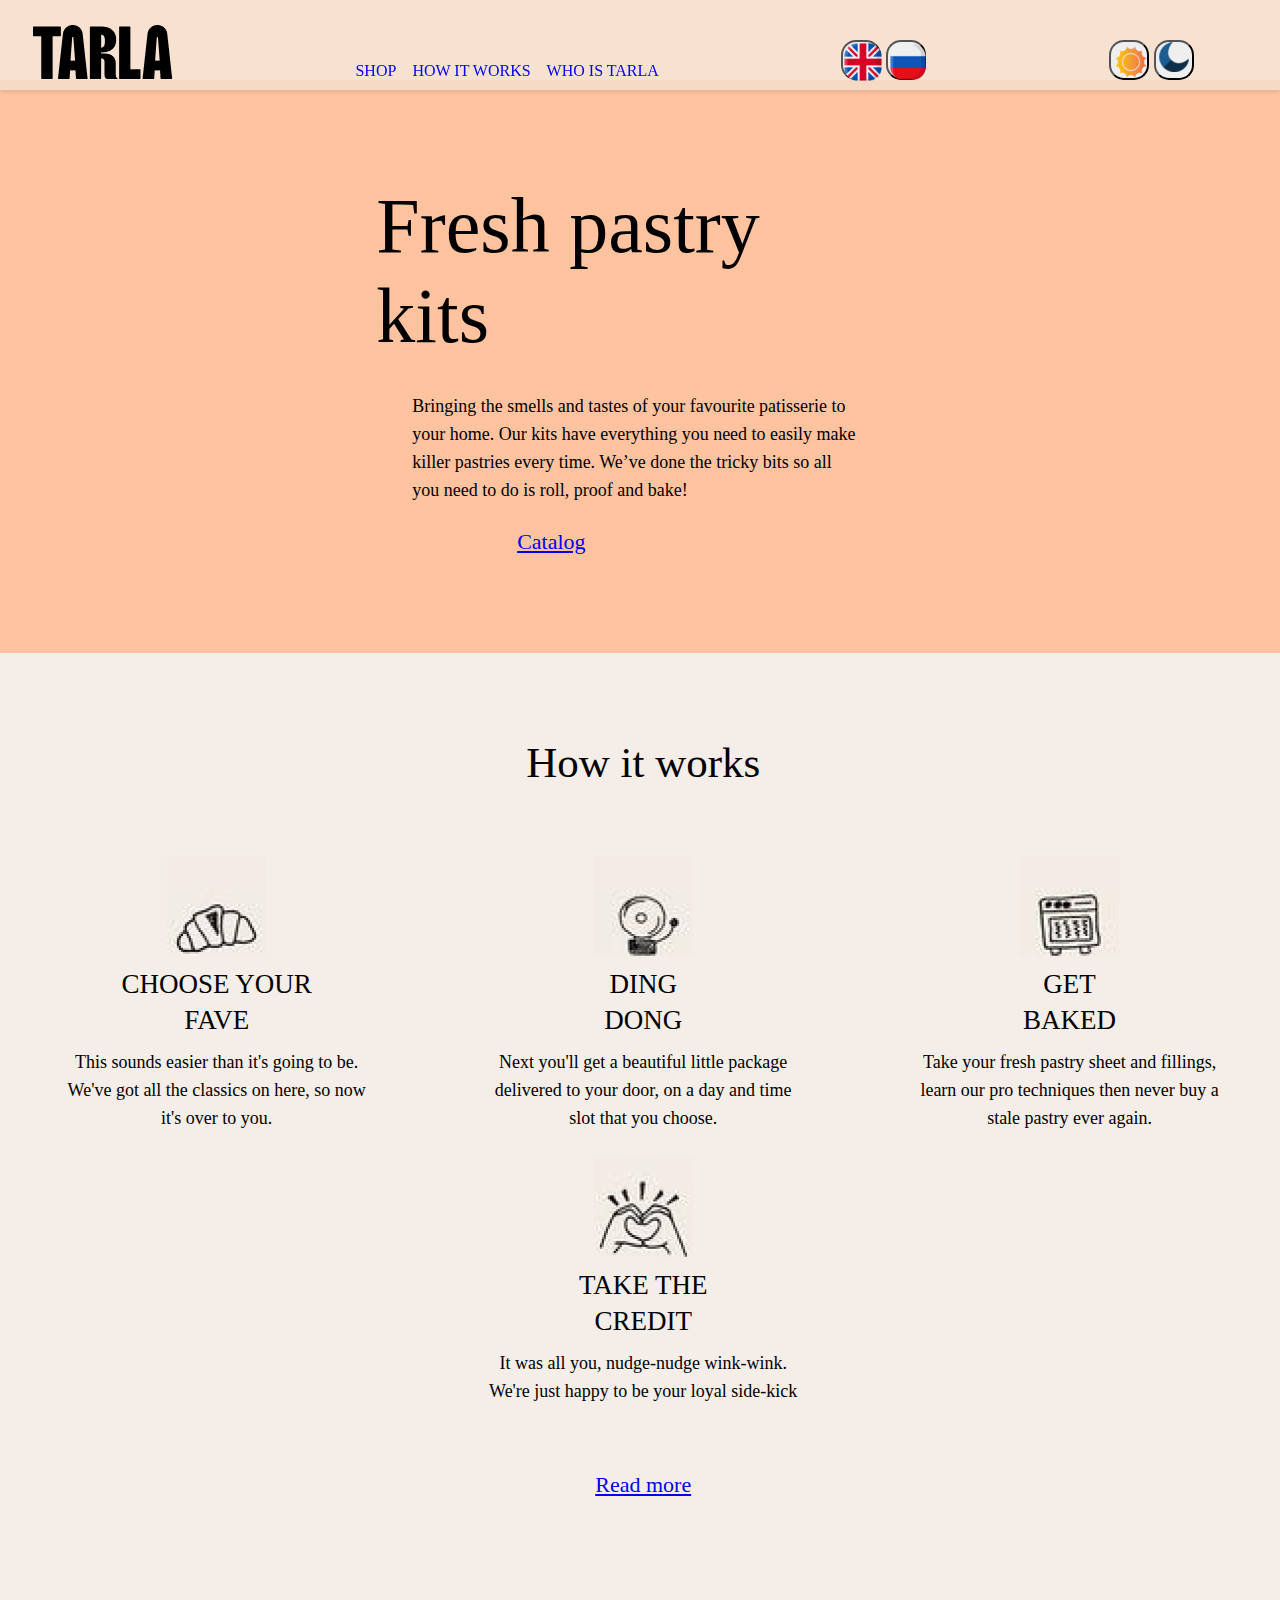
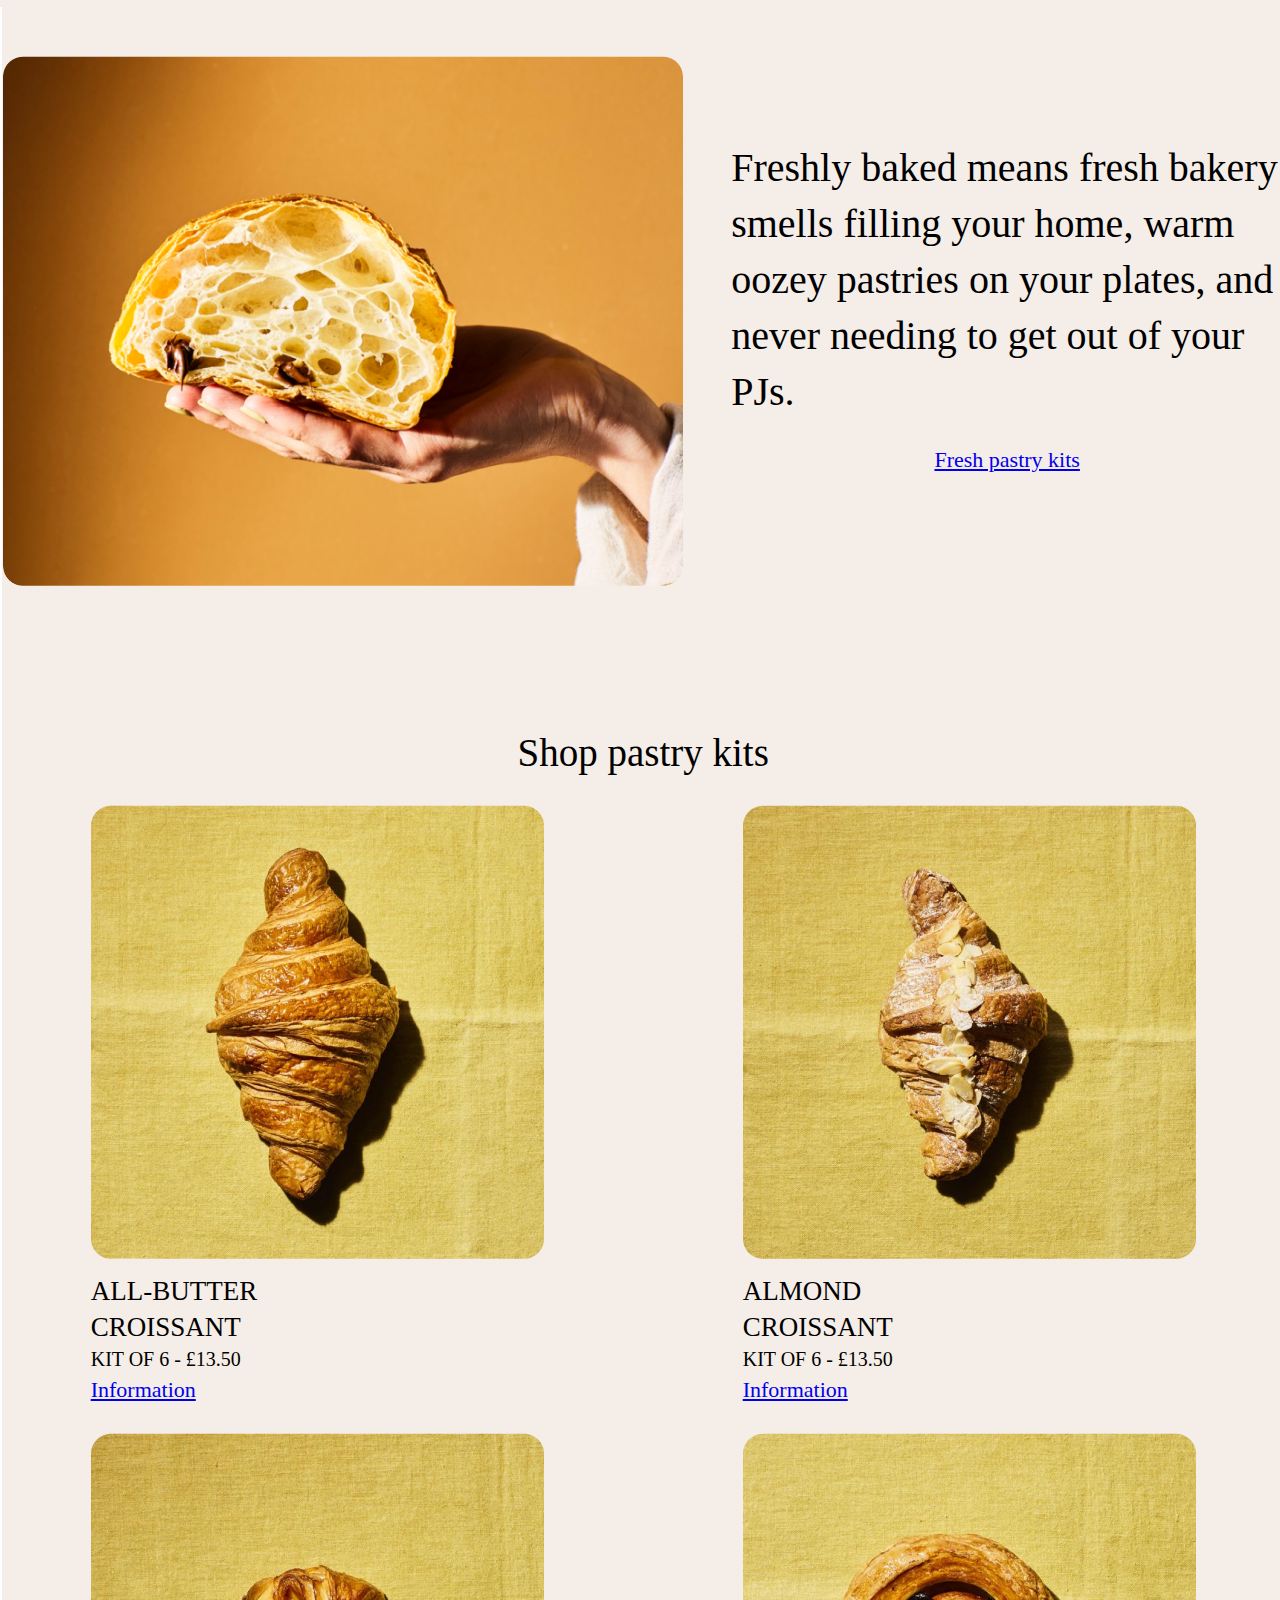
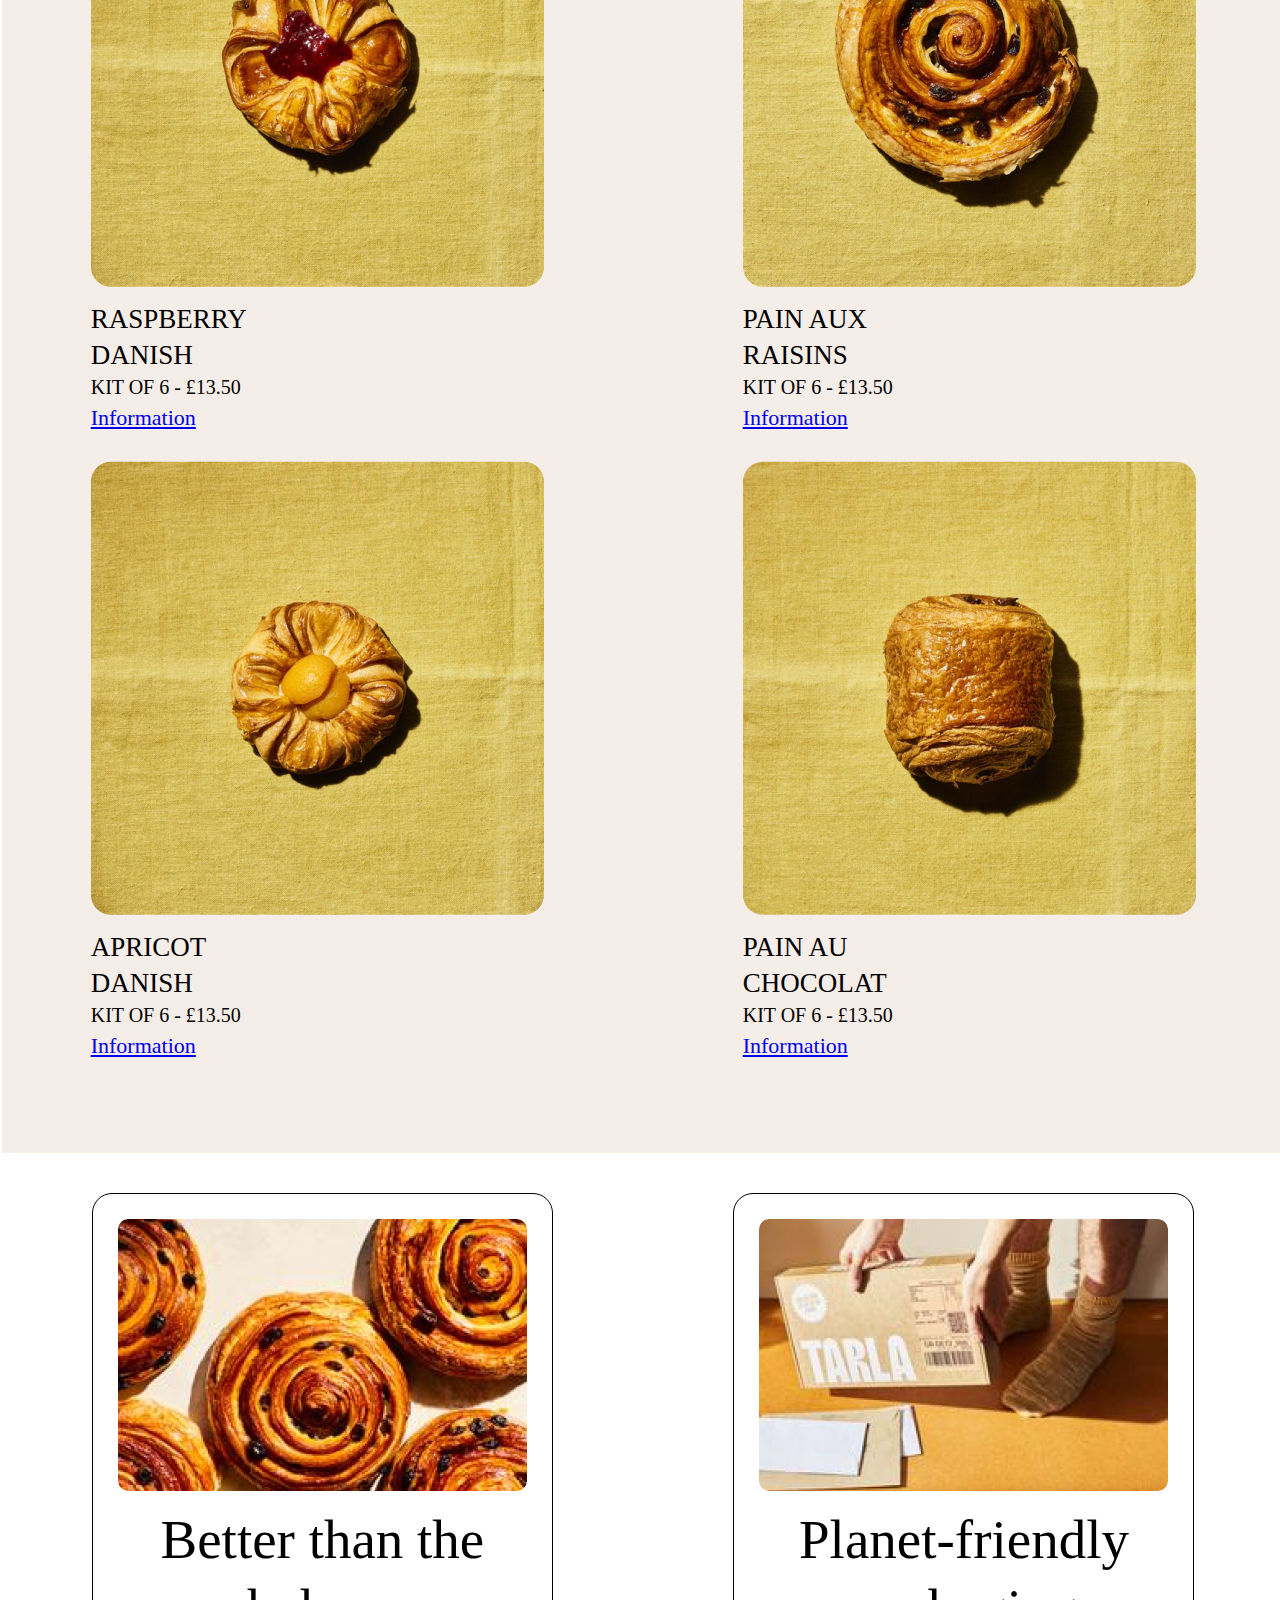
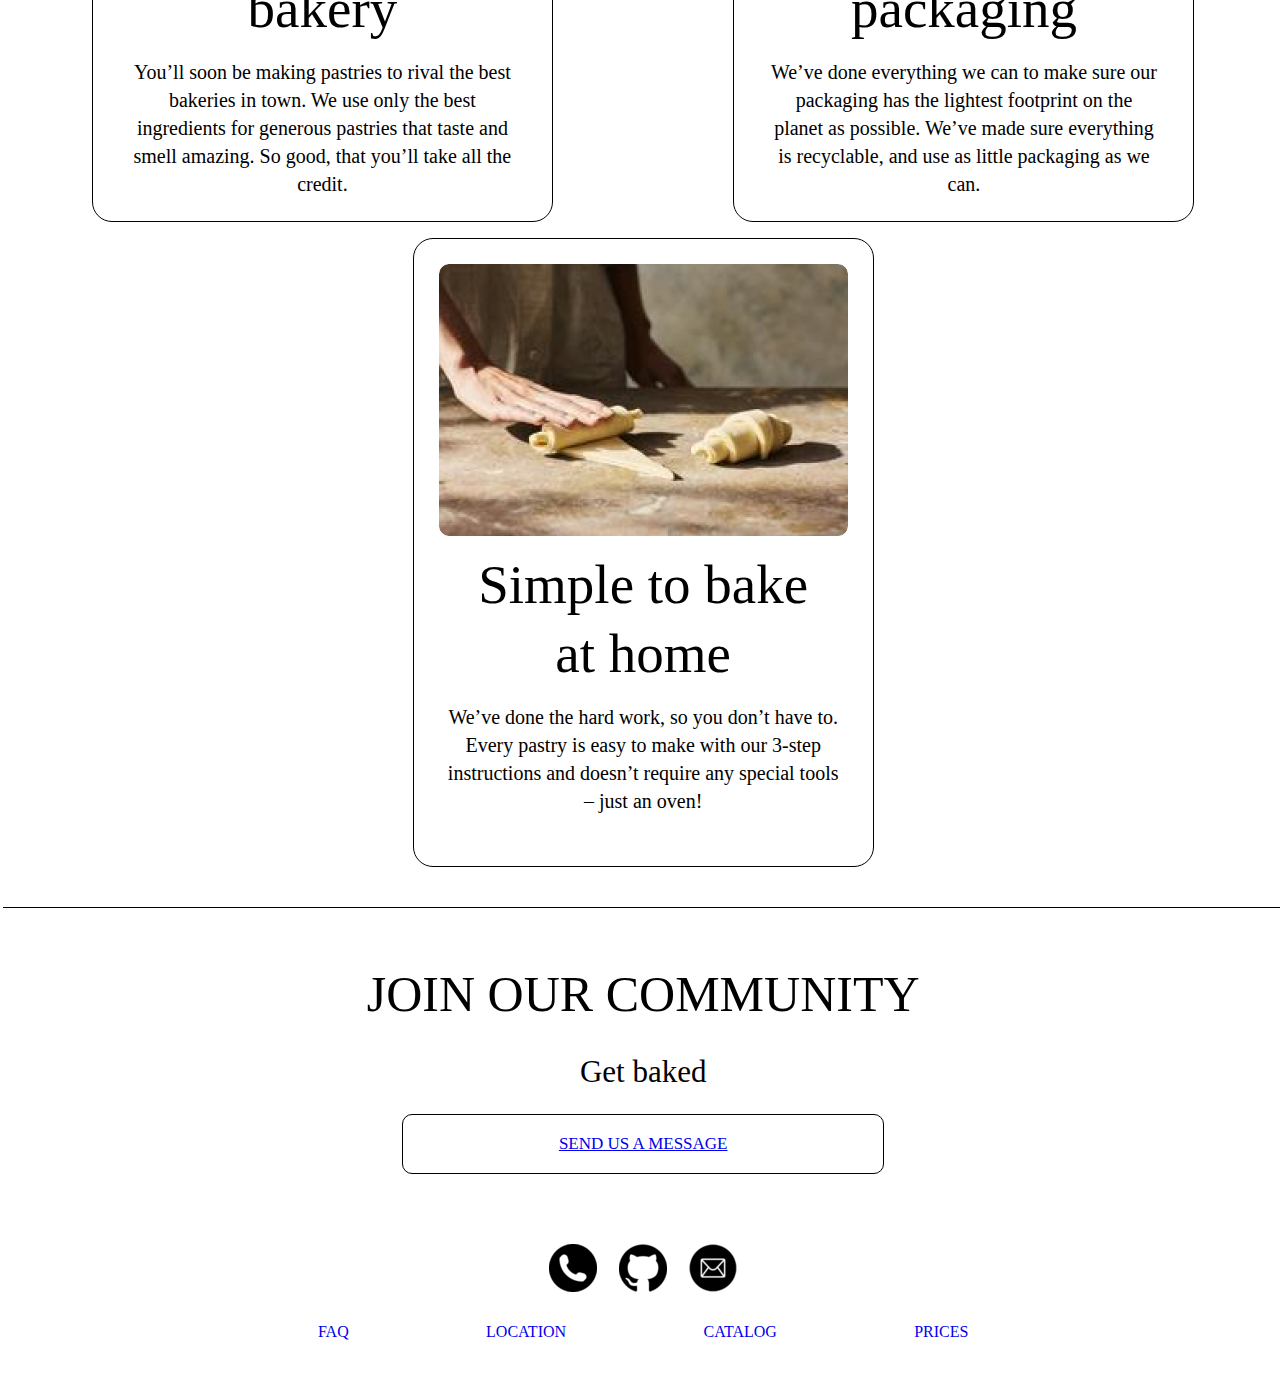
==== commit f6d79bc1: "fix: change path for files from Function folder" ====
--- a/Tarla/index.html
+++ b/Tarla/index.html
@@ -13,12 +13,12 @@
     <link rel="stylesheet" href="style.css">
     <link rel="stylesheet" href="mediaStyle.css">
     <link rel="stylesheet" href="swaper.css">
-    <link rel="stylesheet" href="../changeColor.css">
-    <link rel="stylesheet" href="../effects.css">
+    <link rel="stylesheet" href="../Function/changeColor.css">
+    <link rel="stylesheet" href="../Function/effects.css">
   </head>
    <body class="body theme-element">
     <header class="header theme-element">
-      <div class="hamburger-menu theme-element">
+      <div class="hamburger-menu theme-element hamburg">
         <input id="menu__toggle" type="checkbox">
         <label class="menu__btn" for="menu__toggle">
           <span></span>
@@ -304,8 +304,8 @@
         >
       </div>
       <script src="../Tarla/swaper.js"></script>
-      <script src="../changeLanguage.js"></script>
-      <script src="../changeColor.js"></script>
+      <script src="../Function/changeLanguage.js"></script>
+      <script src="../Function/changeColor.js"></script>
     </footer>
   </body>
 </html>
--- a/Function/changeColor.css
+++ b/Function/changeColor.css
@@ -0,0 +1,85 @@
+.theme-element.dayMode {
+  background: #f5ede7 !important;
+  color: #000 !important;
+}
+
+.theme-element.nightMode {
+  background: #261d18 !important;
+  color: #725d49 !important;
+}
+.dayPhoto.dayMode {
+  display: flex;
+}
+.dayPhoto.nightMode {
+  display: none;
+}
+.nightPhoto.dayMode {
+  display: none;
+}
+.nightPhoto.nightMode {
+  display: flex;
+}
+.theme-specialElement.nightMode {
+  background: #1d1612 !important;
+  color: #725d49 !important;
+}
+
+.theme-specialElement.dayMode {
+  background: #ffc3a0 !important;
+  color: #000 !important;
+}
+
+.theme-block.dayMode {
+  background: #ffc3a0 !important;
+  color: #000 !important;
+}
+.theme-block.nightMode {
+  background: #1d1612 !important;
+  color: #725d49 !important;
+}
+.theme-button.dayMode {
+  border: 1px solid #000 !important;
+}
+
+.theme-button.nightMode {
+  border: 1px solid #725d49 !important;
+  color: #725d49;
+}
+
+.theme-blueButton.dayMode {
+  border: 1px solid #0126de !important;
+  color: #0126de !important;
+}
+
+.theme-blueButton.nightMode {
+  border: 1px solid #5f74e2 !important;
+  color: #5f74e2 !important;
+  background: #16110e !important;
+}
+.switchers {
+  display: flex;
+  justify-content: center;
+  align-items: center;
+  flex-direction: row;
+  gap: 5px;
+}
+.changeButton {
+  width: 40px;
+  height: 40px;
+  text-align: center;
+  font-family: Roboto;
+  font-size: 17px;
+  font-style: normal;
+  font-weight: 400;
+  line-height: 34.002px; /* 154.553% */
+  border-radius: 15px;
+}
+.logIn {
+  width: 40px;
+  height: 40px;
+  font-size: 12px;
+  font-style: normal;
+  font-weight: 400;
+  line-height: 34.002px; /* 154.553% */
+  border-radius: 15px;
+}
--- a/Function/effects.css
+++ b/Function/effects.css
@@ -0,0 +1,72 @@
+.button8 {
+  transition: transform 0.3s ease;
+}
+.button8:hover {
+  transform: scale(1.05);
+}
+
+.button1:hover,
+.button2:hover {
+  text-decoration: underline;
+}
+
+.div6:hover {
+  background-color: #d6ccc7;
+  transition: background-color 0.3s ease;
+}
+
+.img6 {
+  transition: filter 0.3s ease;
+}
+.img6:hover {
+  filter: brightness(70%);
+}
+
+.mainText {
+  transition: color 0.3s ease;
+}
+.mainText:hover {
+  color: rgb(4, 80, 186);
+}
+
+.visibleMap:hover {
+  box-shadow: 0px 0px 10px rgba(0, 0, 0, 0.5);
+}
+
+.logo:hover {
+  opacity: 0.8;
+}
+
+.link:hover {
+  font-size: 1.05em;
+}
+
+.header {
+  position: fixed;
+  top: 0;
+  left: 0;
+  z-index: 1000;
+  box-shadow: 0px 2px 4px rgba(0, 0, 0, 0.1);
+  width: 100%;
+  height: 70px;
+  background: #f6ddcadc;
+  display: flex;
+  align-items: flex-end;
+  padding: 10px 0px;
+  flex-direction: row;
+  justify-content: flex-start;
+  gap: 10px;
+}
+.logo{
+  margin-left: 0px;
+}
+.hamburg{
+  margin: 5px;
+  }
+
+.mainText {
+  transition: transform 0.3s ease;
+}
+.mainText:hover {
+  transform: scale(1.05);
+}
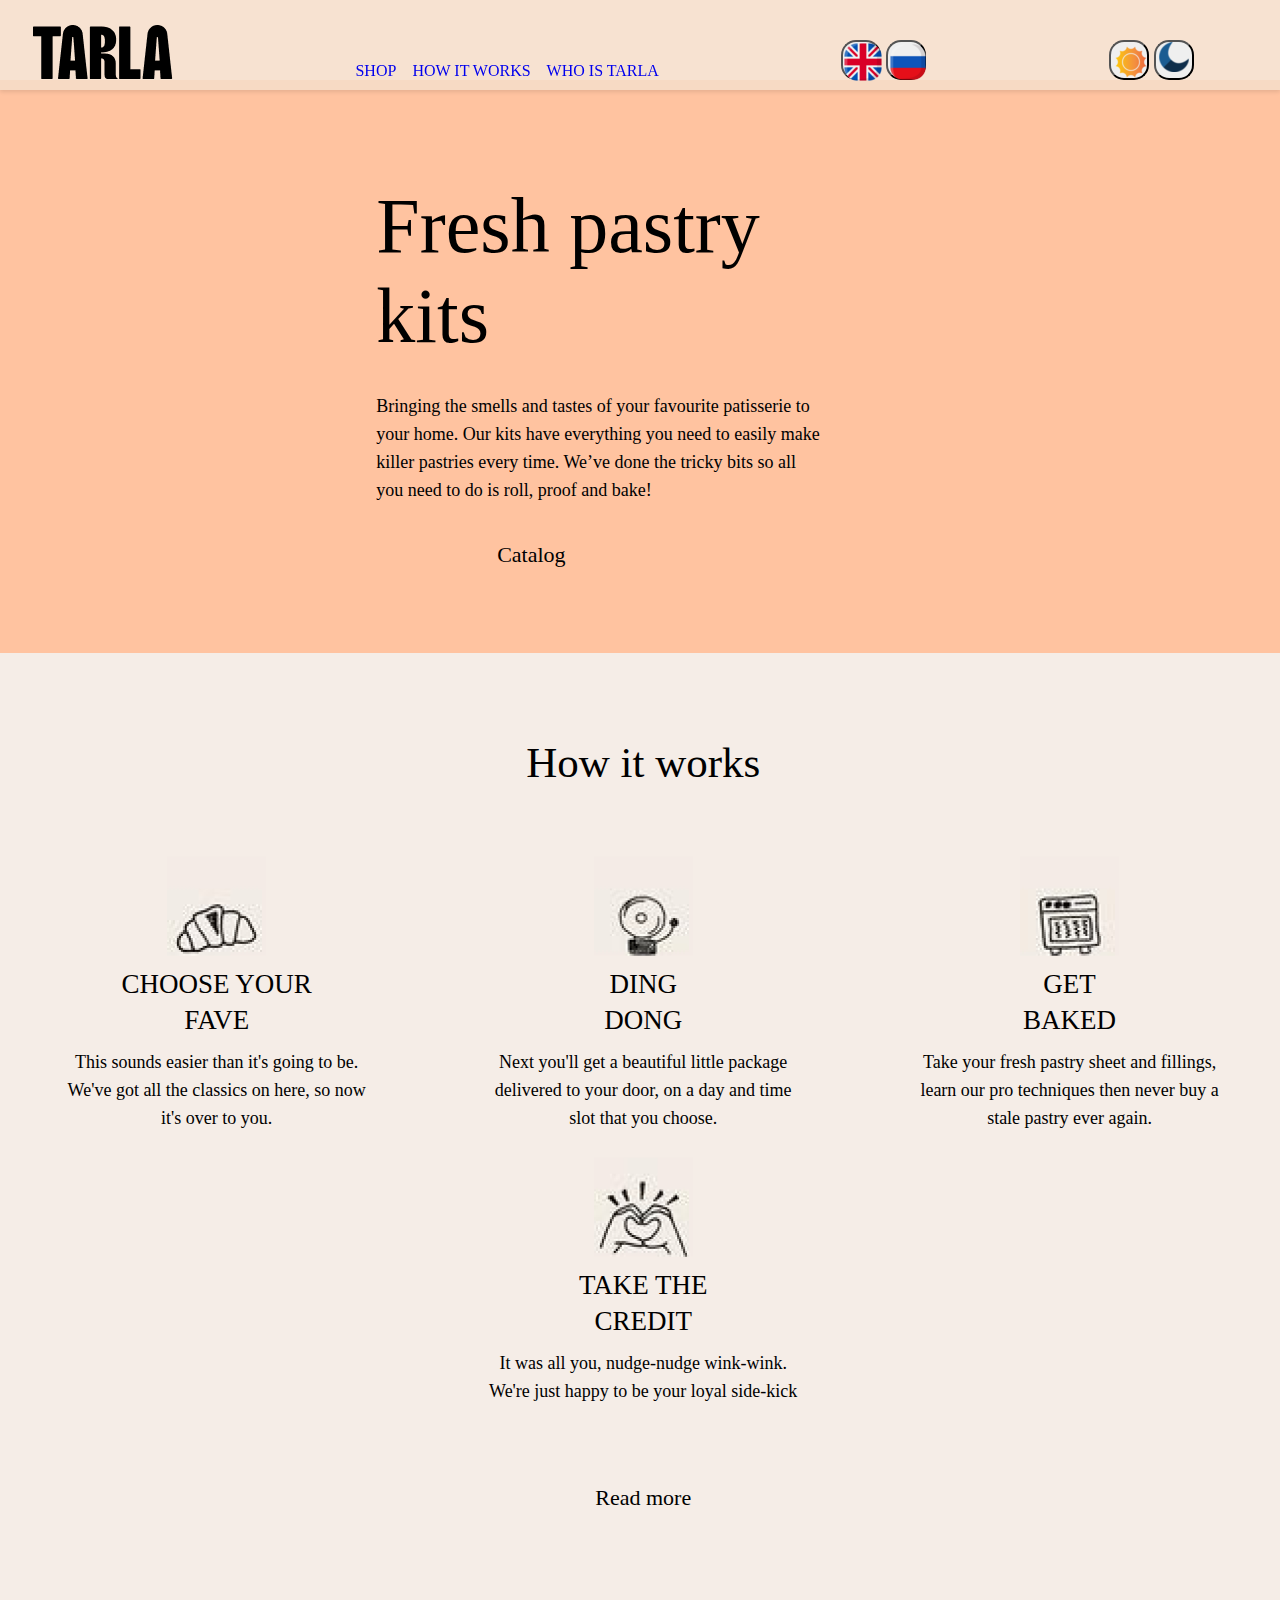
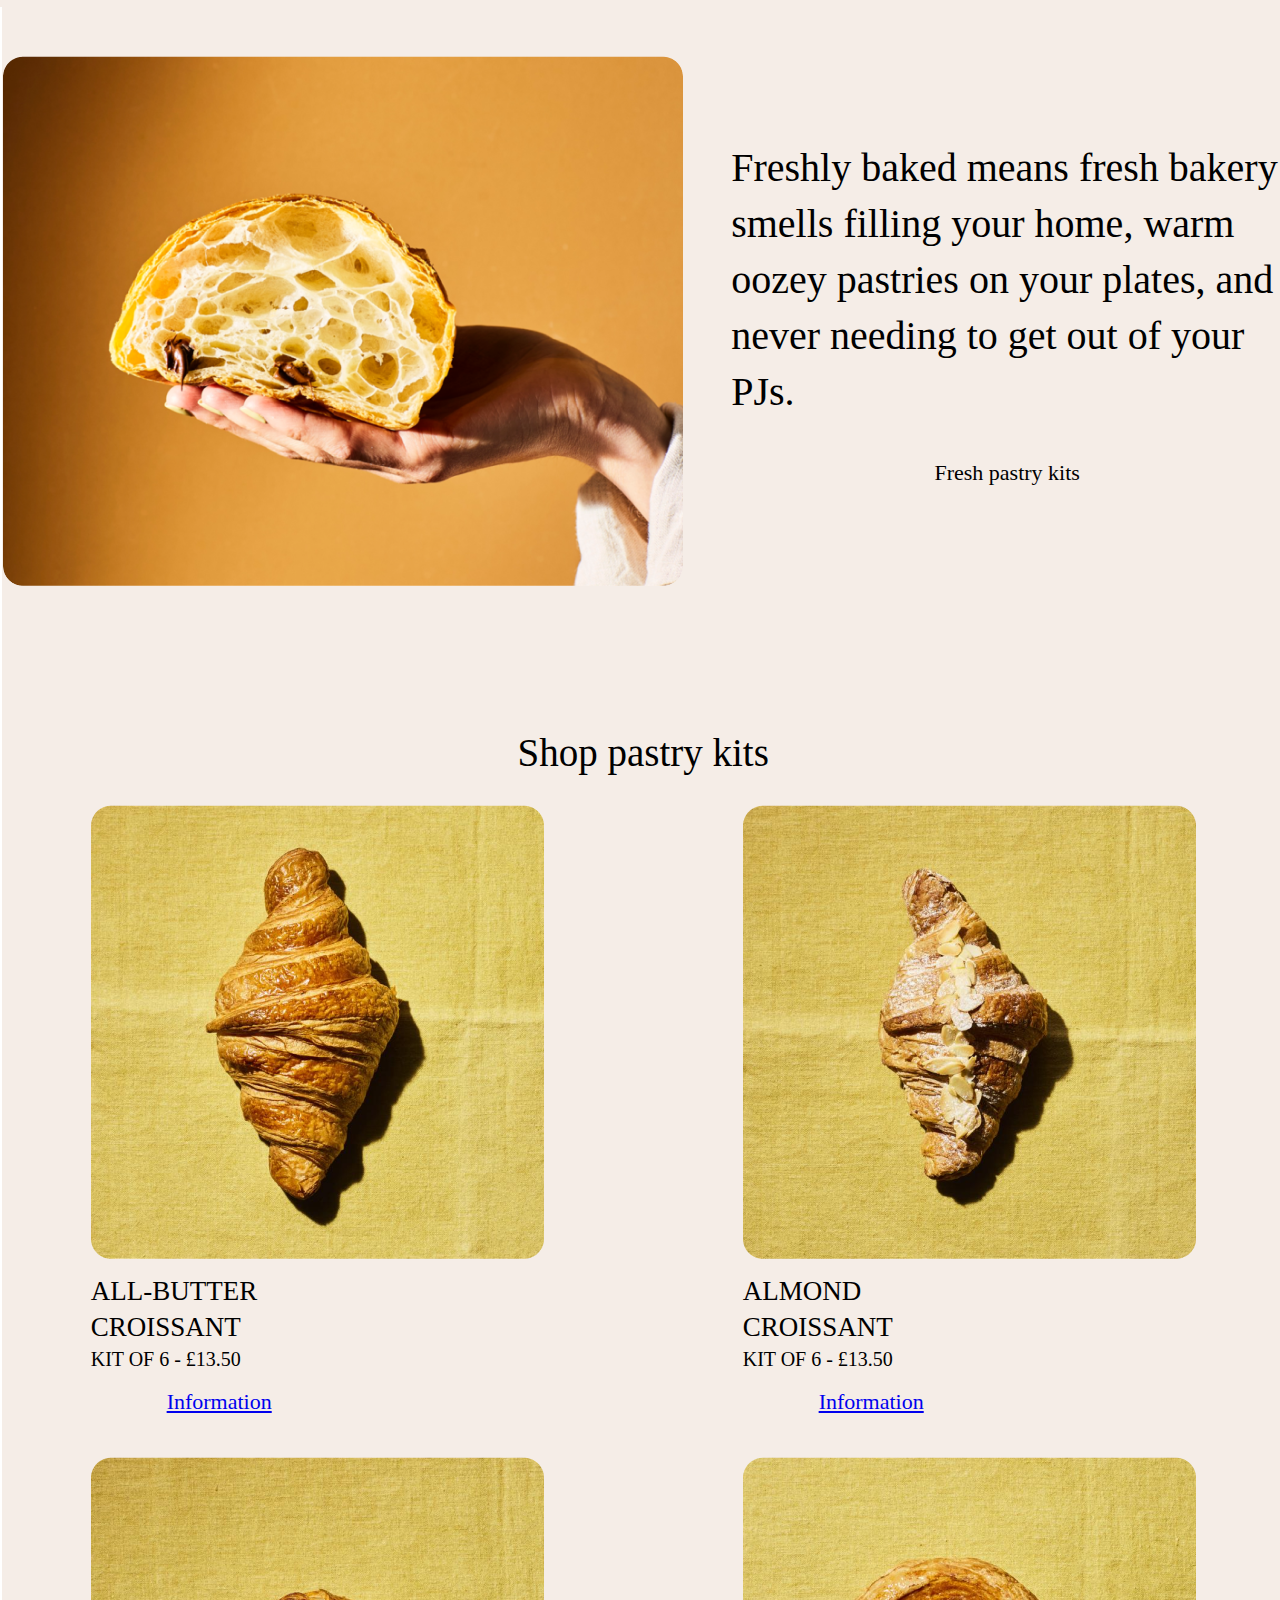
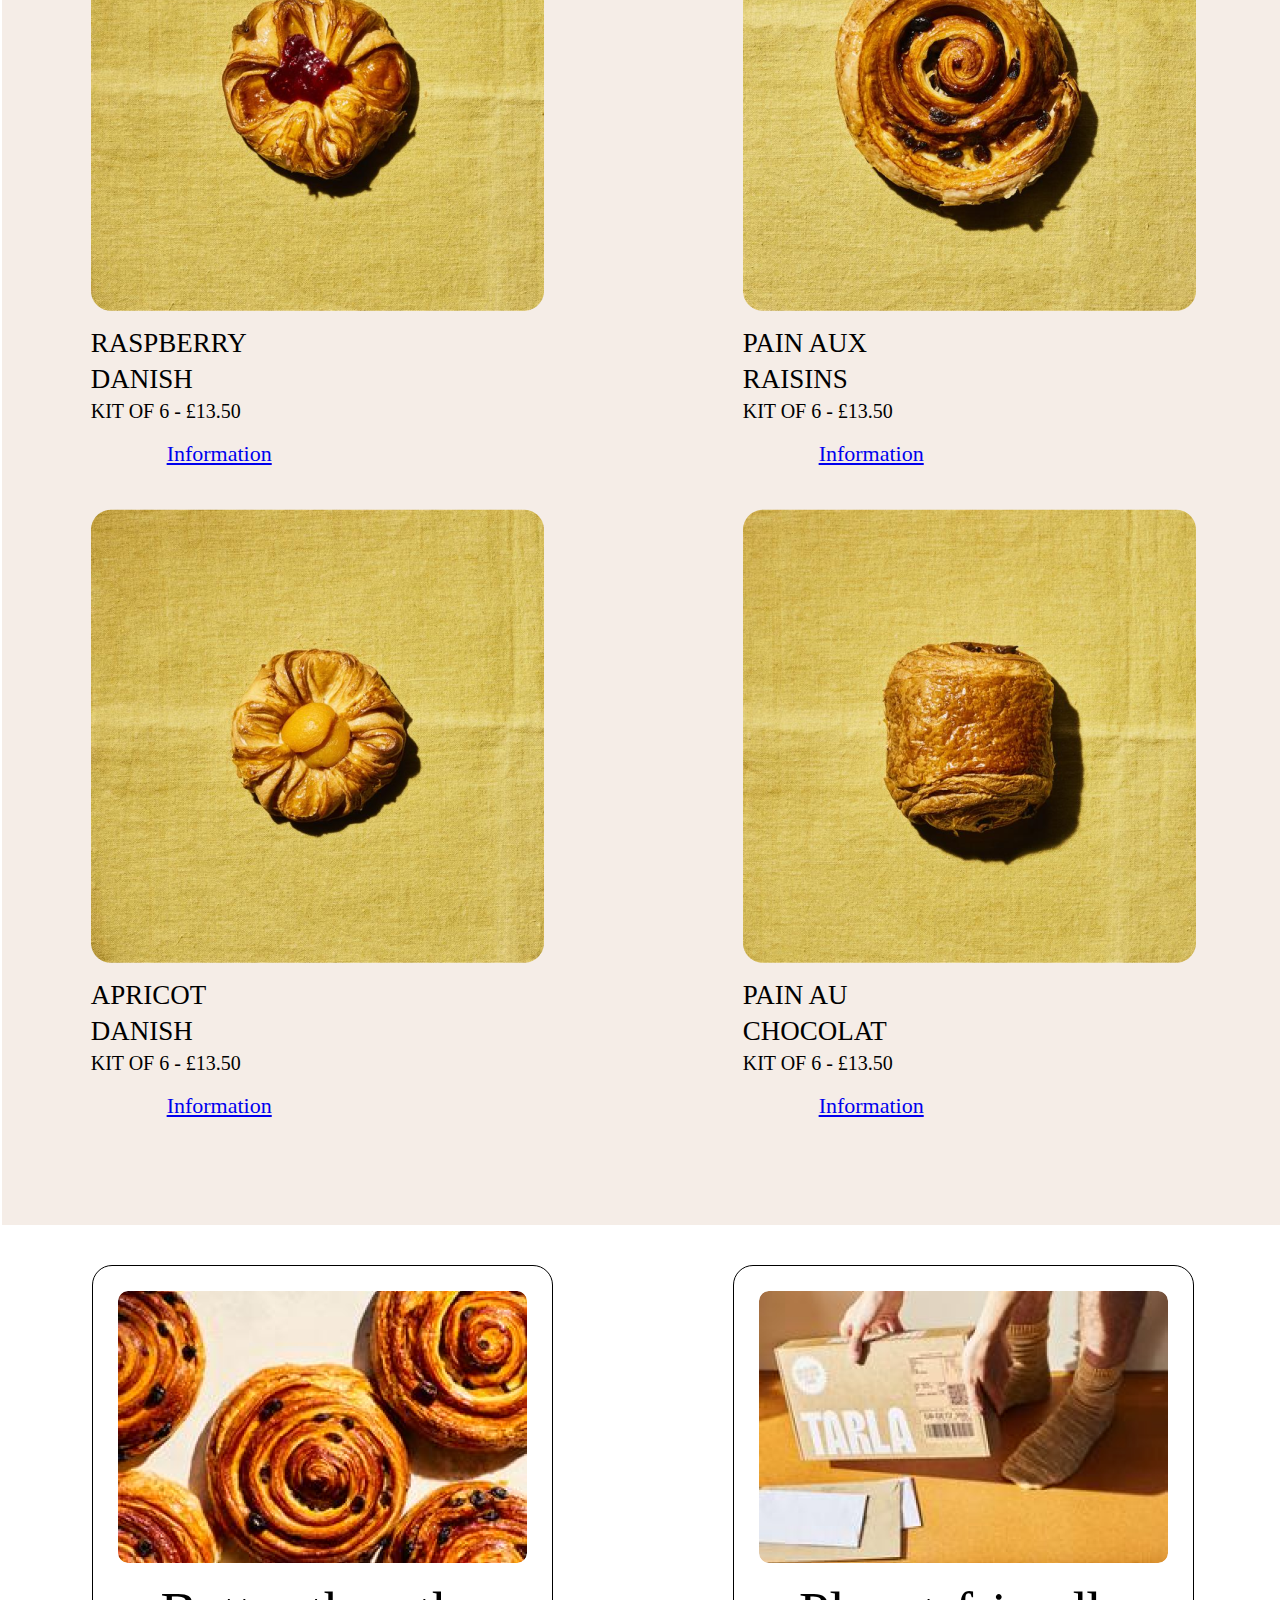
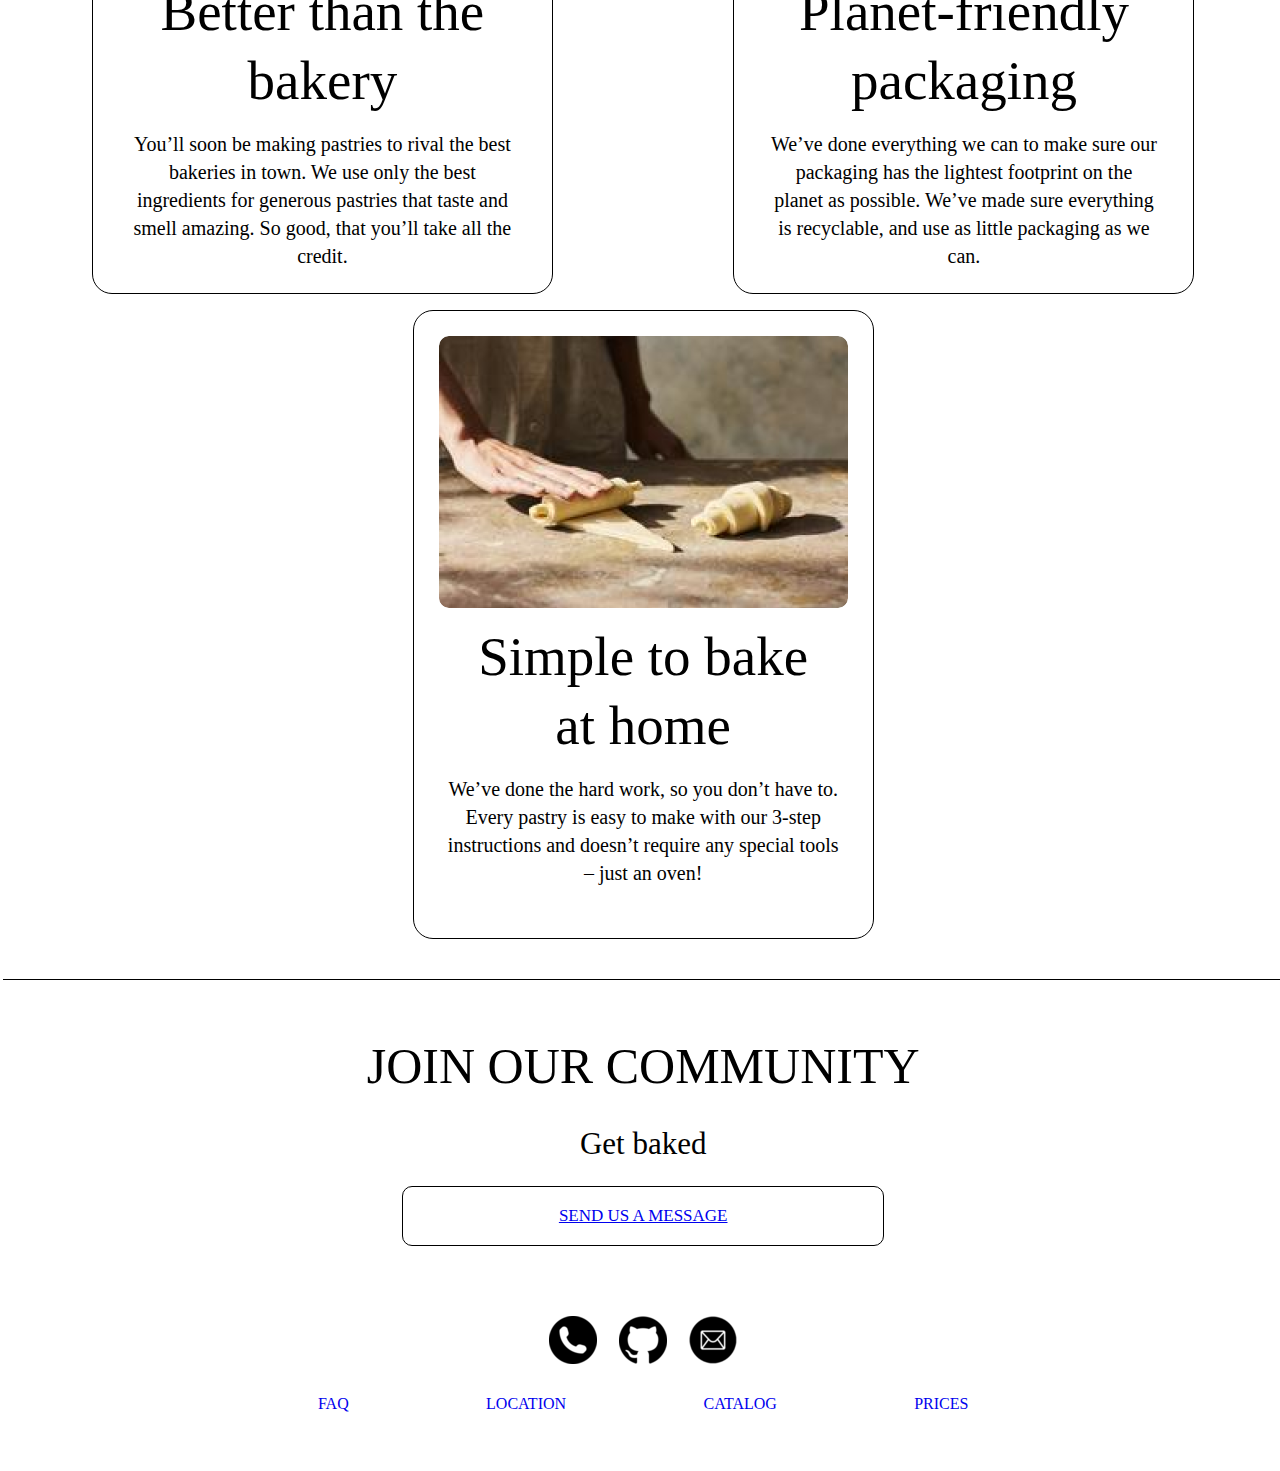
==== commit 6967ab19: "fix: change link whoIsTarla on page index.html" ====
--- a/Tarla/index.html
+++ b/Tarla/index.html
@@ -231,7 +231,7 @@
     <div class="section5 theme-element">
       <img src="../Images/section5.png" alt="">
     </div>
-    <section id="whoIsTarla" class="section6 theme-element">
+    <section class="section6 theme-element"id="whoIsTarla">
       <div class="div6">
         <img class="img6" src="../Images/6-1.png" alt="">
         <h2 data-i18="BetterThanbakery" class="p6_1">Better than the bakery</h2>
--- a/Tarla/style.css
+++ b/Tarla/style.css
@@ -42,7 +42,9 @@
   gap: 16px;
   visibility: visible;
 }
-
+.logo{
+  margin-left: 0px;
+}
 
 .hamburger-menu {
   visibility: hidden;
@@ -158,6 +160,7 @@
   font-family: "Roboto";
   font-size: 18px;
   font-style: normal;
+  margin-left: 0;
   font-weight: 400;
   line-height: 28.008px; /* 155.6% */
 }
@@ -176,6 +179,11 @@
 .button1 {
   width: 310px;
   height: 59px;
+  display: flex;
+  justify-content: center;
+  align-items: center;
+  text-decoration: none;
+  color: black;
   text-align: center;
   font-family: Roboto;
   font-size: 22px;
@@ -184,7 +192,7 @@
   line-height: 34.002px; /* 154.553% */
   border-radius: 35px;
   background: none;
-  margin-left: 20px;
+  margin-left: 0px;
 }
 .section2 {
   width: 98%;
@@ -255,8 +263,13 @@
   line-height: 28.008px; /* 155.6% */
 }
 .button2 {
+  display: flex;
+  justify-content: center;
+  align-items: center;
   width: 310px;
   height: 59px;
+  text-decoration: none;
+  color: black;
   text-align: center;
   font-family: Roboto;
   font-size: 22px;
@@ -352,6 +365,10 @@
 .button4 {
   width: 257px;
   height: 58px;
+  display: flex;
+  justify-content: center;
+  align-items:center;
+  margin-left: 0;
   flex-shrink: 0;
   border-radius: 35px;
   text-align: center;
--- a/Tarla/mediaStyle.css
+++ b/Tarla/mediaStyle.css
@@ -33,7 +33,9 @@
   .visible {
     display: none;
   }
-
+.section1{
+  padding: 24px 16px;
+}
 }
 @media screen and (max-width: 1107px) {
   .section3 {
@@ -78,6 +80,7 @@
   }
   .section1 {
     width: 83%;
+    padding: 24px 16px;
   }
   .button1 {
     width: 70%;
